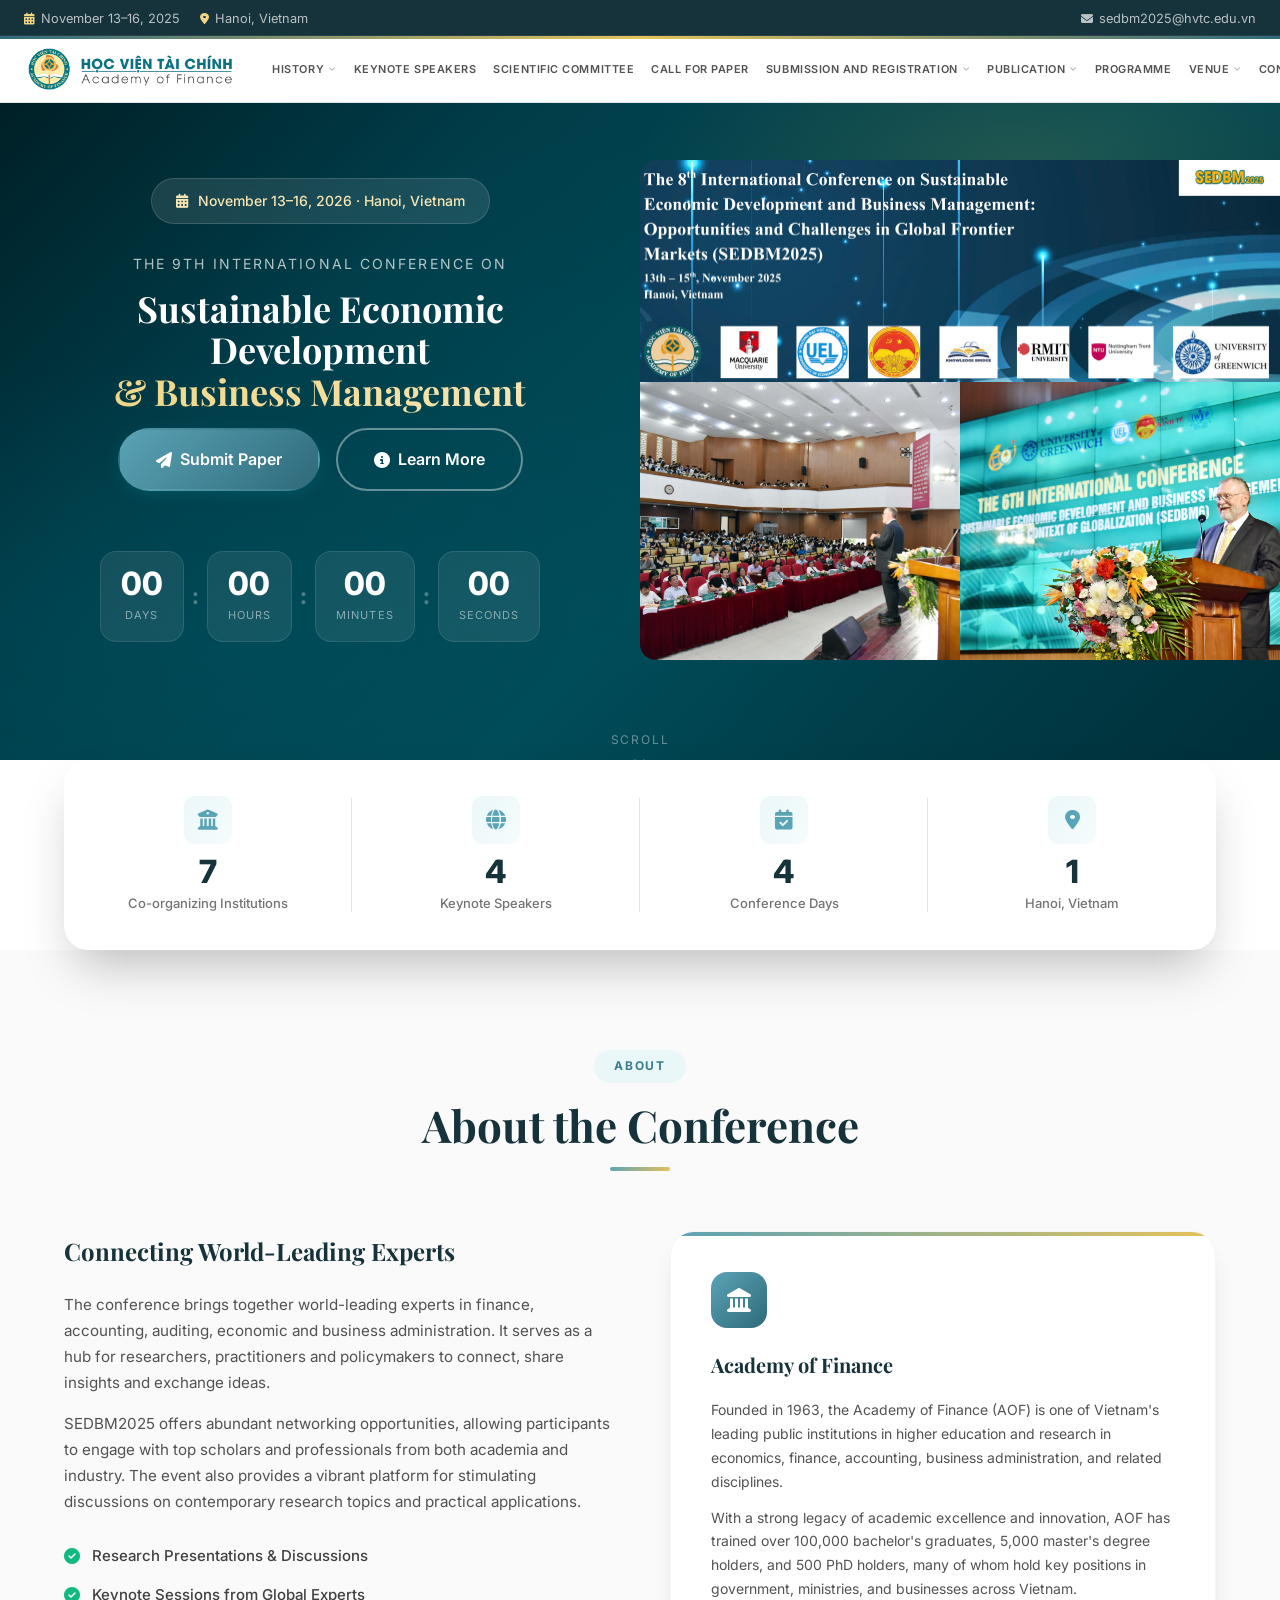
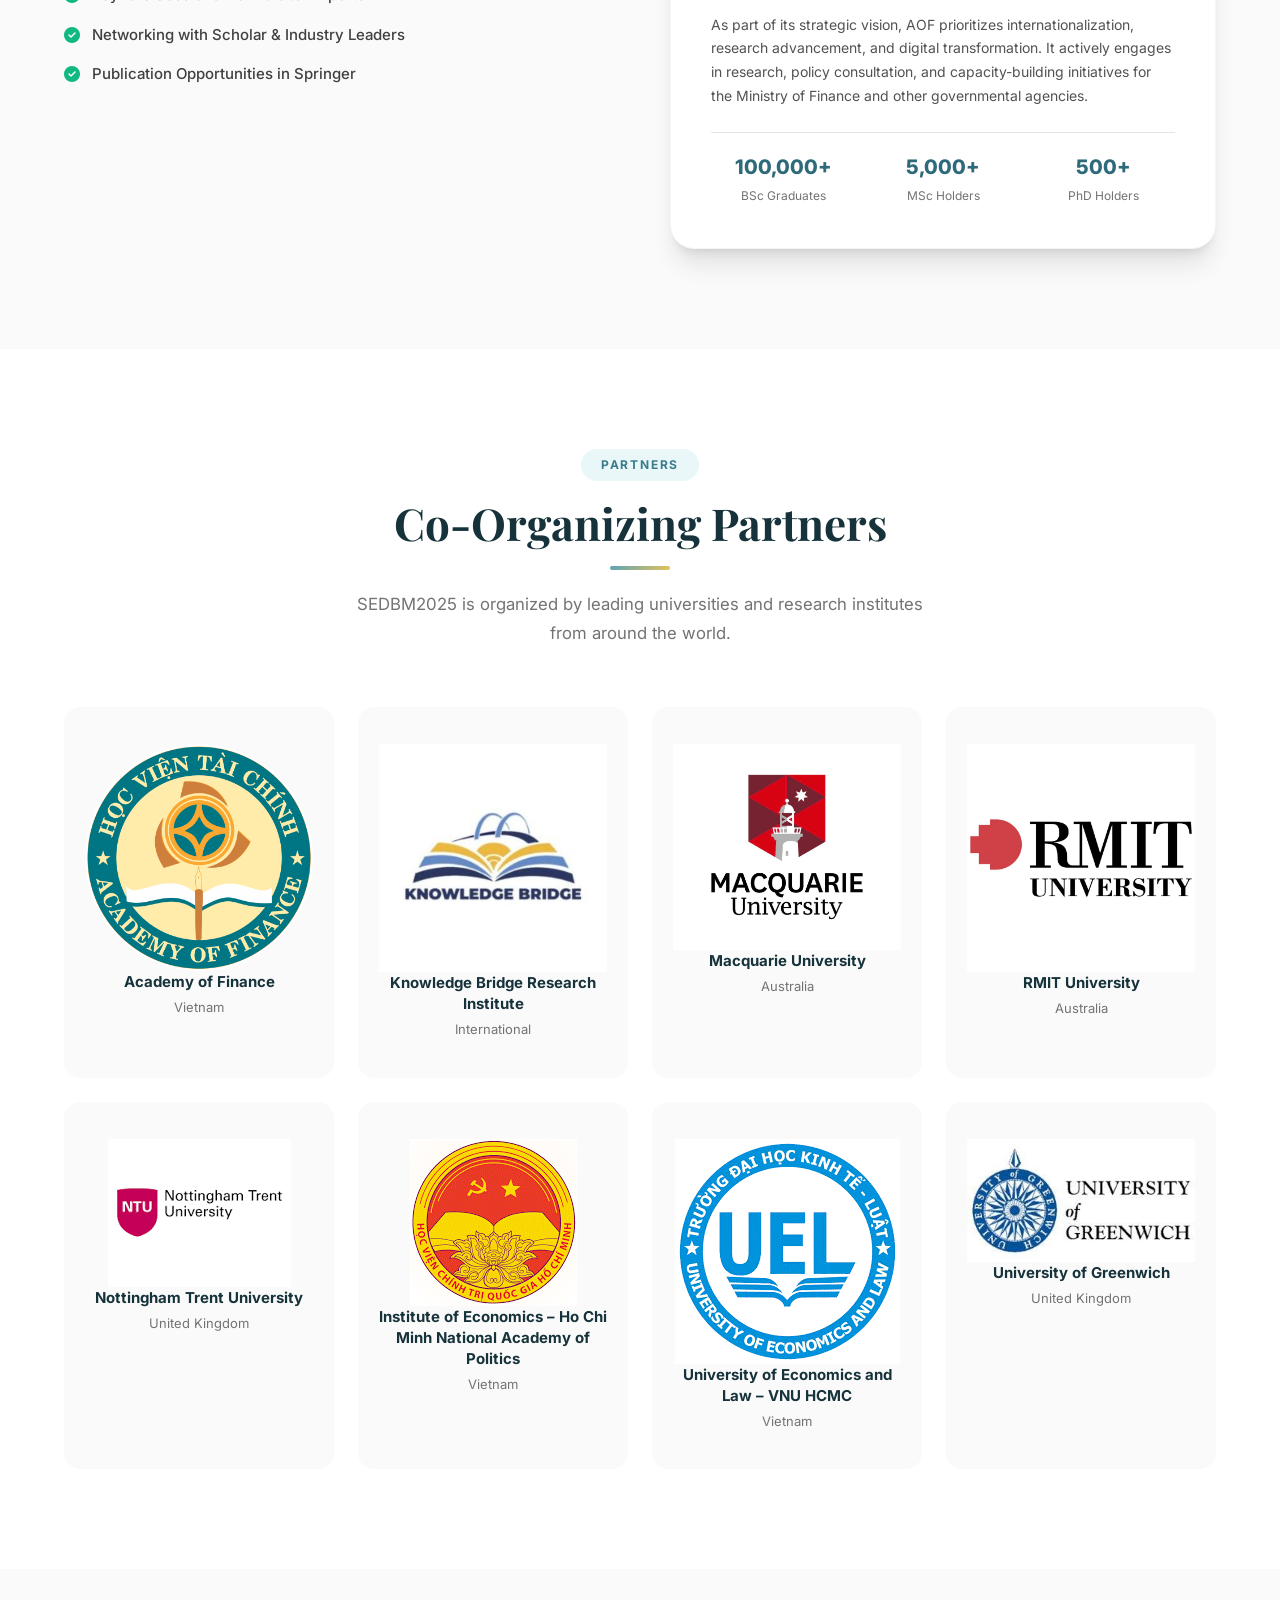
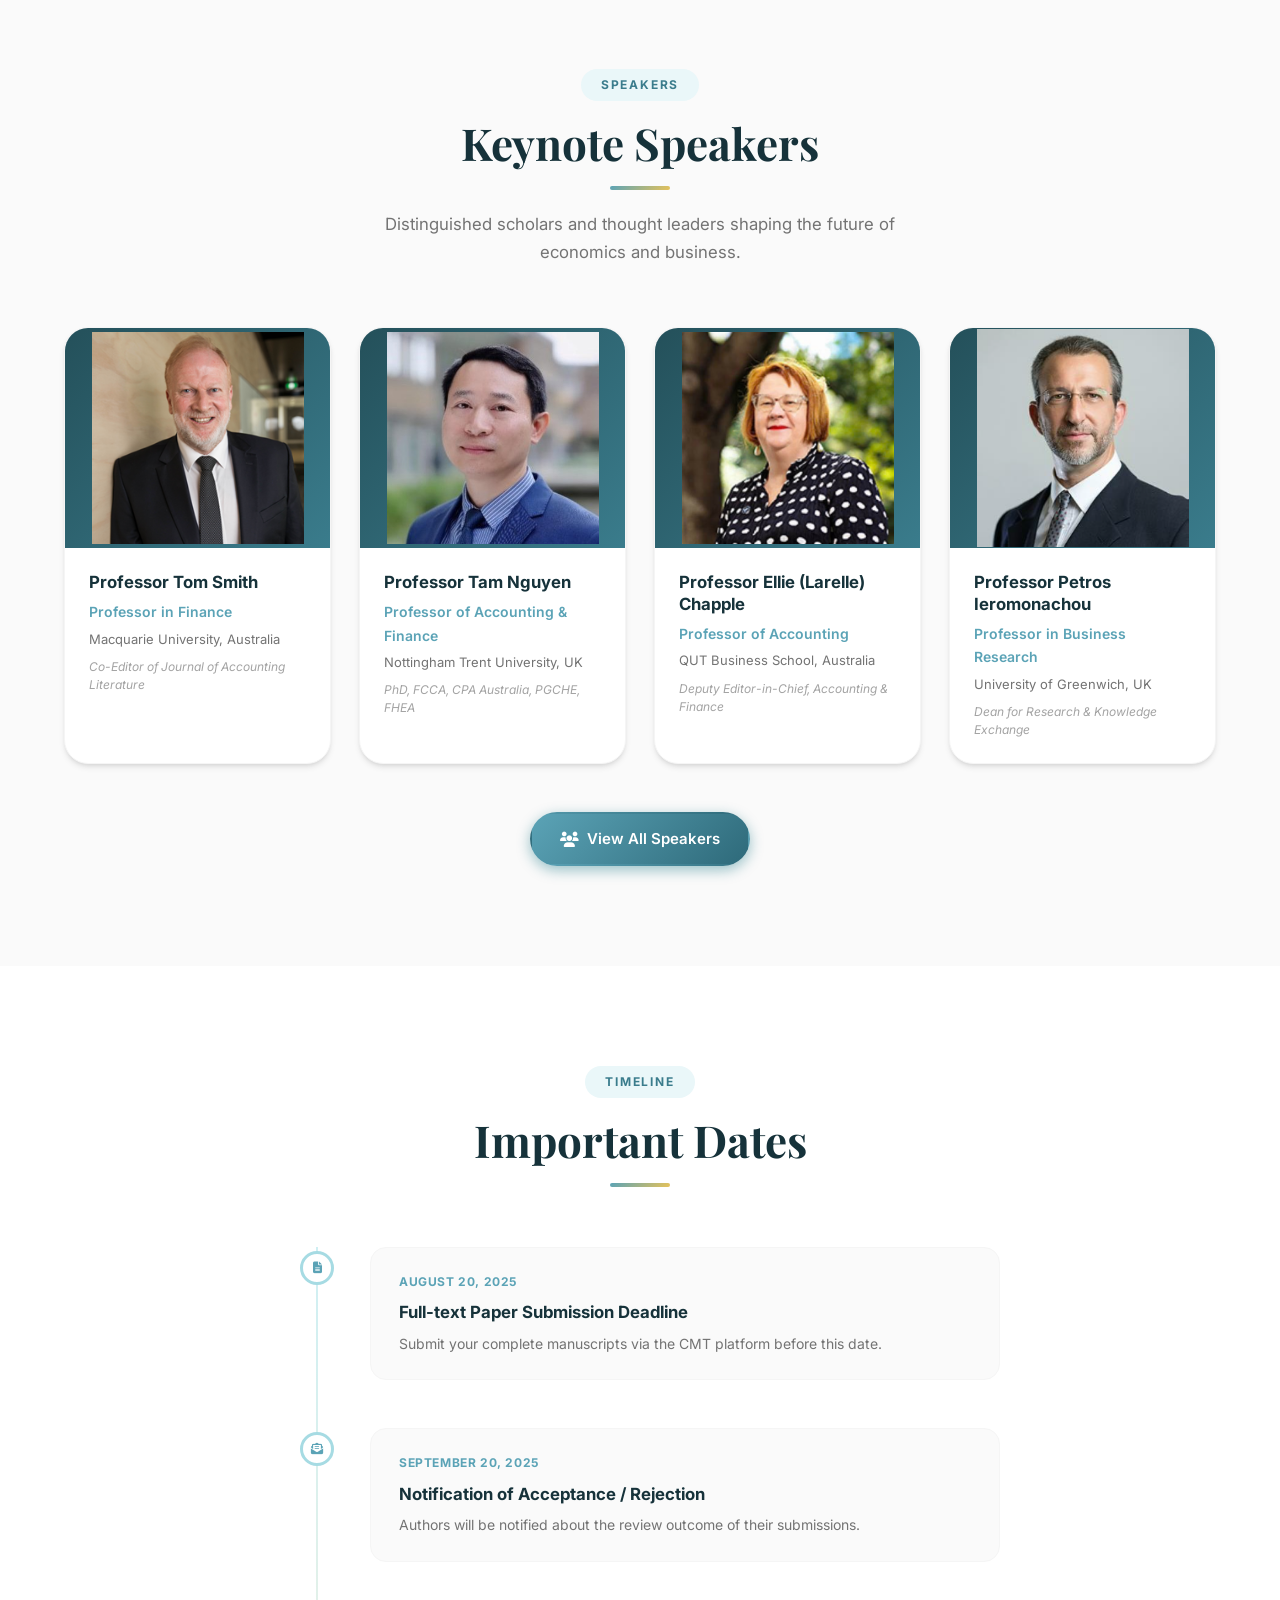
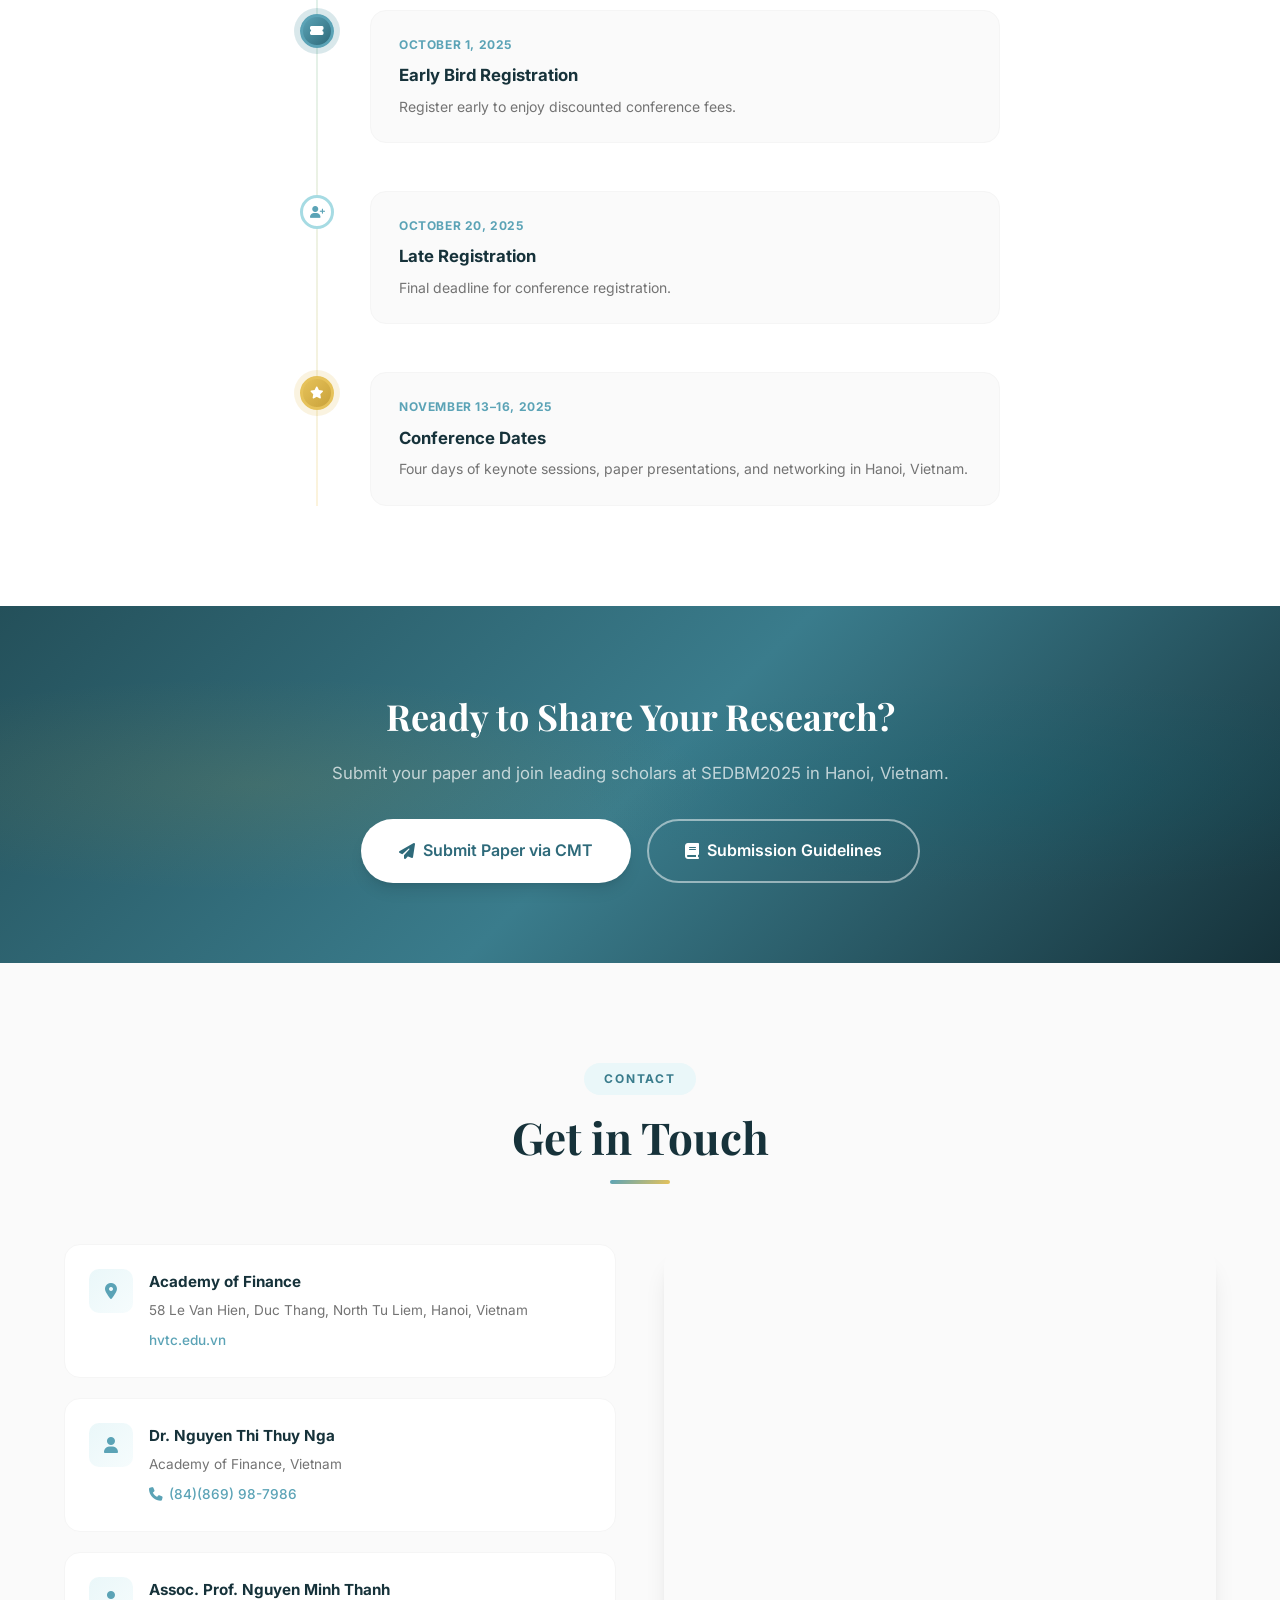
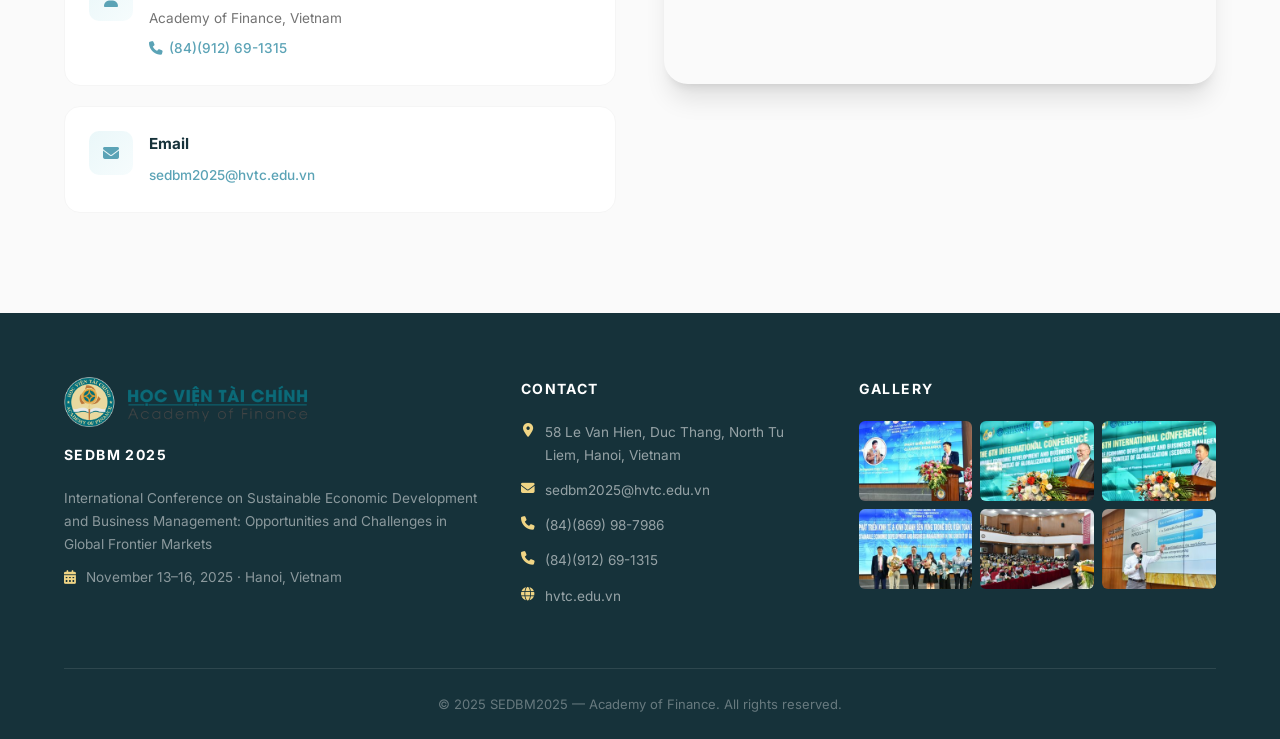
==== index.html @ 9f318f2e "add contact page" ====
<!DOCTYPE html>
<html lang="en">
<head>
    <meta charset="UTF-8">
    <meta name="viewport" content="width=device-width, initial-scale=1.0">
    <title>SEDBM 2025 — International Conference on Sustainable Economic Development and Business Management</title>
    <link rel="preconnect" href="https://fonts.googleapis.com">
    <link rel="preconnect" href="https://fonts.gstatic.com" crossorigin>
    <link href="https://fonts.googleapis.com/css2?family=Inter:wght@300;400;500;600;700;800;900&family=Playfair+Display:ital,wght@0,400;0,600;0,700;0,800;1,400&display=swap" rel="stylesheet">
    <link rel="stylesheet" href="https://cdnjs.cloudflare.com/ajax/libs/font-awesome/6.5.1/css/all.min.css">
    <link rel="stylesheet" href="css/styles.css">
    <style>
        /* Container that hosts dynamically fetched page content */
        #pageContent {
            display: block;
            width: 100%;
            min-height: 60vh;
            background: var(--neutral-50, #f7f7f8);
        }
        #pageContent.is-loading {
            opacity: 0.4;
            transition: opacity 0.15s ease;
        }
    </style>
</head>
<body>
    <!-- Top Bar -->
    <div class="top-bar" id="topBar">
        <div class="top-bar-container">
            <div class="top-bar-left">
                <span><i class="fas fa-calendar-alt"></i> November 13–16, 2025</span>
                <span><i class="fas fa-map-marker-alt"></i> Hanoi, Vietnam</span>
            </div>
            <div class="top-bar-right">
                <a href="mailto:sedbm2025@hvtc.edu.vn"><i class="fas fa-envelope"></i> sedbm2025@hvtc.edu.vn</a>
            </div>
        </div>
    </div>

    <!-- Navigation -->
    <nav class="navbar" id="navbar">
        <div class="nav-accent-bar"></div>
        <div class="nav-container">
            <!-- Logo -->
            <a href="#home.html" class="nav-logo" data-page="home.html">
                <img src="images/hvtc-logo.png" alt="SEDBM Logo" class="logo-img">
            </a>

            <!-- Hamburger (mobile) -->
            <button class="nav-toggle" id="navToggle" aria-label="Toggle navigation">
                <span></span>
                <span></span>
                <span></span>
            </button>

            <!-- Menu -->
            <ul class="nav-menu" id="navMenu">
                <!-- Close button (visible on mobile drawer) -->
                <button class="nav-close" id="navClose" aria-label="Close menu">
                    <i class="fas fa-times"></i>
                </button>
                <li class="nav-dropdown">
                    <a href="#history.html" class="nav-link" data-page="history.html">
                        History <i class="fas fa-chevron-down"></i>
                    </a>
                    <ul class="dropdown-menu">
                        <li><a href="#">SEDBM 2018</a></li>
                        <li><a href="#">SEDBM 2019</a></li>
                        <li><a href="#">SEDBM 2020</a></li>
                        <li><a href="#">SEDBM 2021</a></li>
                        <li><a href="#">SEDBM 2022</a></li>
                        <li><a href="#">SEDBM 2023</a></li>
                        <li><a href="#">SEDBM 2024</a></li>
                        <li><a href="#history.html" data-page="history.html">SEDBM 2025</a></li>
                    </ul>
                </li>

                <li><a href="#keynote-speakers.html" class="nav-link" data-page="keynote-speakers.html">Keynote Speakers</a></li>

                <li><a href="#scientific-committee.html" class="nav-link" data-page="scientific-committee.html">Scientific Committee</a></li>

                <li><a href="#call-for-paper.html" class="nav-link" data-page="call-for-paper.html">Call for paper</a></li>

                <li class="nav-dropdown">
                    <a href="#" class="nav-link">
                        Submission and Registration <i class="fas fa-chevron-down"></i>
                    </a>
                    <ul class="dropdown-menu">
                        <li><a href="#submission.html" data-page="submission.html">Submission guideline</a></li>
                        <li><a href="#registration.html" data-page="registration.html">Registration</a></li>
                        <li><a href="#submission.html" data-page="submission.html">Importance date</a></li>
                    </ul>
                </li>

                <li class="nav-dropdown">
                    <a href="#" class="nav-link">
                        Publication <i class="fas fa-chevron-down"></i>
                    </a>
                    <ul class="dropdown-menu">
                        <li><a href="#publication.html" data-page="publication.html">Journals</a></li>
                        <li><a href="#proceedings.html" data-page="proceedings.html">Proceedings</a></li>
                    </ul>
                </li>

                <li><a href="#programme.html" class="nav-link" data-page="programme.html">Programme</a></li>

                <li class="nav-dropdown">
                    <a href="#venue.html" class="nav-link" data-page="venue.html">
                        Venue <i class="fas fa-chevron-down"></i>
                    </a>
                    <ul class="dropdown-menu">
                        <li><a href="#venue.html" data-page="venue.html">Conference</a></li>
                        <li><a href="#venue.html" data-page="venue.html">Venue</a></li>
                        <li><a href="#venue.html" data-page="venue.html">Tourism</a></li>
                        <li><a href="#venue.html" data-page="venue.html">Visa</a></li>
                        <li><a href="#venue.html" data-page="venue.html">Procedure</a></li>
                        <li><a href="#venue.html" data-page="venue.html">Visit Hanoi</a></li>
                        <li><a href="#venue.html" data-page="venue.html">Travel and Accommodation</a></li>
                    </ul>
                </li>

                <li><a href="#contact.html" class="nav-link" data-page="contact.html">Contact us</a></li>
            </ul>
        </div>
    </nav>

    <!-- Dynamically loaded page content (fetched via SPA router) -->
    <main id="pageContent"></main>

    <!-- Footer -->
    <footer class="footer">
        <div class="container">
            <div class="footer-3col">
                <div class="footer-col-intro">
                    <img src="images/hvtc-logo.png" alt="SEDBM Logo" class="footer-logo-img">
                    <h4>SEDBM 2025</h4>
                    <p>International Conference on Sustainable Economic Development and Business Management: Opportunities and Challenges in Global Frontier Markets</p>
                    <p style="margin-top: 10px;"><i class="fas fa-calendar-alt" style="color:var(--accent-400); margin-right:6px;"></i> November 13–16, 2025 · Hanoi, Vietnam</p>
                </div>
                <div class="footer-col-address">
                    <h4>Contact</h4>
                    <div class="footer-contact-item">
                        <i class="fas fa-map-marker-alt"></i>
                        <span>58 Le Van Hien, Duc Thang, North Tu Liem, Hanoi, Vietnam</span>
                    </div>
                    <div class="footer-contact-item">
                        <i class="fas fa-envelope"></i>
                        <a href="mailto:sedbm2025@hvtc.edu.vn">sedbm2025@hvtc.edu.vn</a>
                    </div>
                    <div class="footer-contact-item">
                        <i class="fas fa-phone"></i>
                        <a href="tel:+84869987986">(84)(869) 98-7986</a>
                    </div>
                    <div class="footer-contact-item">
                        <i class="fas fa-phone"></i>
                        <a href="tel:+84912691315">(84)(912) 69-1315</a>
                    </div>
                    <div class="footer-contact-item">
                        <i class="fas fa-globe"></i>
                        <a href="https://hvtc.edu.vn/" target="_blank">hvtc.edu.vn</a>
                    </div>
                </div>
                <div class="footer-col-gallery">
                    <h4>Gallery</h4>
                    <div class="footer-gallery-grid">
                        <img src="images/gallery1.jpg" alt="Gallery 1">
                        <img src="images/gallery2.jpg" alt="Gallery 2">
                        <img src="images/gallery3.jpg" alt="Gallery 3">
                        <img src="images/gallery4.jpg" alt="Gallery 4">
                        <img src="images/gallery5.jpg" alt="Gallery 5">
                        <img src="images/gallery6.jpg" alt="Gallery 6">
                    </div>
                </div>
            </div>
            <div class="footer-bottom">
                <p>&copy; 2025 SEDBM2025 — Academy of Finance. All rights reserved.</p>
            </div>
        </div>
    </footer>

    <!-- Back to Top -->
    <a href="#top" class="back-to-top" id="backToTop">
        <i class="fas fa-arrow-up"></i>
    </a>

    <script src="js/main.js"></script>
    <script>
    /* ============================================
       SPA Router — fetches sub-pages and injects
       their <body> into #pageContent. No iframe.
       ============================================ */
    (function () {
        const DEFAULT_PAGE = 'home.html';
        const PAGES = {
            'home.html': 1,
            'history.html': 1,
            'scientific-committee.html': 1,
            'keynote-speakers.html': 1,
            'call-for-paper.html': 1,
            'submission.html': 1,
            'publication.html': 1,
            'proceedings.html': 1,
            'programme.html': 1,
            'venue.html': 1,
            'registration.html': 1,
            'contact.html': 1
        };
        const SHELL_SCRIPTS = /(?:^|\/)(?:main|embed-bridge)\.js(?:[?#]|$)/i;
        const HOSTED_STYLES = new Set();

        const container = document.getElementById('pageContent');
        let currentPage = '';
        let inflight = 0;

        // Track stylesheets already loaded by the shell
        document.querySelectorAll('link[rel="stylesheet"]').forEach(link => {
            const href = link.getAttribute('href');
            if (href) HOSTED_STYLES.add(href);
        });

        function parseHash() {
            const raw = (window.location.hash || '').replace(/^#/, '');
            if (!raw) return { page: DEFAULT_PAGE, anchor: '' };
            const bar = raw.indexOf('|');
            let page, anchor;
            if (bar >= 0) {
                page = raw.slice(0, bar);
                anchor = raw.slice(bar + 1);
            } else {
                page = raw;
                anchor = '';
            }
            if (!PAGES[page]) return { page: DEFAULT_PAGE, anchor: '' };
            return { page, anchor };
        }

        function buildHash(page, anchor) {
            return '#' + page + (anchor ? '|' + anchor : '');
        }

        function setActiveLink(page) {
            const links = document.querySelectorAll('.nav-menu a[data-page]');
            links.forEach(link => {
                link.classList.toggle('active', link.getAttribute('data-page') === page);
            });
        }

        function scrollToAnchor(anchor) {
            if (anchor) {
                const el = document.getElementById(anchor);
                if (el) {
                    const rect = el.getBoundingClientRect();
                    const navOffset = 120;
                    window.scrollTo({
                        top: rect.top + window.scrollY - navOffset,
                        behavior: 'smooth'
                    });
                    return;
                }
            }
            window.scrollTo({ top: 0, behavior: 'smooth' });
        }

        function ensureStylesheets(doc) {
            doc.head.querySelectorAll('link[rel="stylesheet"]').forEach(link => {
                const href = link.getAttribute('href');
                if (!href || HOSTED_STYLES.has(href)) return;
                const newLink = document.createElement('link');
                newLink.rel = 'stylesheet';
                newLink.href = href;
                document.head.appendChild(newLink);
                HOSTED_STYLES.add(href);
            });

            doc.head.querySelectorAll('style').forEach(style => {
                const tag = document.createElement('style');
                tag.setAttribute('data-page-style', '1');
                tag.textContent = style.textContent;
                document.head.appendChild(tag);
            });
        }

        function clearPageStyles() {
            document.querySelectorAll('style[data-page-style]').forEach(s => s.remove());
        }

        function executeScripts(root) {
            root.querySelectorAll('script').forEach(oldScript => {
                const src = oldScript.getAttribute('src');
                if (src && SHELL_SCRIPTS.test(src)) {
                    oldScript.remove();
                    return;
                }
                const newScript = document.createElement('script');
                for (const attr of oldScript.attributes) {
                    newScript.setAttribute(attr.name, attr.value);
                }
                if (!src) newScript.textContent = oldScript.textContent;
                oldScript.parentNode.replaceChild(newScript, oldScript);
            });
        }

        async function loadPage(page, anchor, replace) {
            if (!PAGES[page]) page = DEFAULT_PAGE;
            const hash = buildHash(page, anchor);

            if (replace) {
                history.replaceState(null, '', hash);
            } else if (window.location.hash !== hash) {
                history.pushState(null, '', hash);
            }
            setActiveLink(page);

            if (page === currentPage) {
                scrollToAnchor(anchor);
                return;
            }

            const ticket = ++inflight;
            container.classList.add('is-loading');

            try {
                const res = await fetch(page, { credentials: 'same-origin' });
                if (!res.ok) throw new Error('HTTP ' + res.status);
                const html = await res.text();
                if (ticket !== inflight) return; // a newer navigation superseded us

                const doc = new DOMParser().parseFromString(html, 'text/html');

                clearPageStyles();
                ensureStylesheets(doc);

                container.innerHTML = doc.body.innerHTML;
                executeScripts(container);

                if (doc.title) document.title = doc.title;

                currentPage = page;

                if (typeof window.SEDBM_PAGE_INIT === 'function') {
                    window.SEDBM_PAGE_INIT();
                }

                // Give layout/paint a frame, then scroll
                requestAnimationFrame(() => scrollToAnchor(anchor));
            } catch (err) {
                container.innerHTML =
                    '<div style="padding:80px 24px;text-align:center;color:var(--neutral-600);">' +
                    '<h2 style="font-family:var(--font-serif);color:var(--primary-900);">Page failed to load</h2>' +
                    '<p>' + String(err.message || err) + '</p></div>';
            } finally {
                if (ticket === inflight) container.classList.remove('is-loading');
            }
        }

        // ---- Intercept clicks on internal links ----
        document.addEventListener('click', (e) => {
            const a = e.target.closest && e.target.closest('a');
            if (!a) return;
            if (a.target === '_blank') return;
            if (e.defaultPrevented) return;
            if (e.metaKey || e.ctrlKey || e.shiftKey || e.button !== 0) return;

            let page = a.getAttribute('data-page');
            let anchor = a.getAttribute('data-anchor') || '';

            if (!page) {
                const href = a.getAttribute('href');
                if (!href) return;
                if (/^(https?:|mailto:|tel:|javascript:)/i.test(href)) return;

                // Hash-only links (in-page anchors) handled by smooth-scroll in main.js
                if (href.charAt(0) === '#') {
                    // But hash refs like #contact.html should route
                    const cleaned = href.replace(/^#/, '');
                    const bar = cleaned.indexOf('|');
                    const filePart = bar >= 0 ? cleaned.slice(0, bar) : cleaned;
                    if (PAGES[filePart]) {
                        e.preventDefault();
                        const anchorPart = bar >= 0 ? cleaned.slice(bar + 1) : '';
                        loadPage(filePart, anchorPart, false);
                    }
                    return;
                }

                const parts = href.split('#');
                const fileName = parts[0].split('/').pop();
                if (!PAGES[fileName]) return;
                page = fileName;
                anchor = parts[1] || '';
            }

            e.preventDefault();
            const navToggle = document.getElementById('navToggle');
            const navMenu = document.getElementById('navMenu');
            if (navToggle && navMenu) {
                navToggle.classList.remove('active');
                navMenu.classList.remove('active');
            }
            loadPage(page, anchor, false);
        });

        // Browser back/forward
        window.addEventListener('hashchange', () => {
            const r = parseHash();
            loadPage(r.page, r.anchor, true);
        });

        // Back-to-top: scroll, don't navigate
        const btt = document.getElementById('backToTop');
        if (btt) {
            btt.addEventListener('click', (e) => {
                e.preventDefault();
                window.scrollTo({ top: 0, behavior: 'smooth' });
            });
        }

        // Initial load
        const initial = parseHash();
        loadPage(initial.page, initial.anchor, true);
    })();
    </script>
</body>
</html>
---- css/styles.css ----
/* ============================================
   SEDBM2025 — Modern Conference Website
   Professional Design System
   ============================================ */

/* ---------- CSS Custom Properties ---------- */
:root {
    /* Primary Palette */

    --primary-900: #16323a;
    --primary-800: #24505a;
    --primary-700: #2e6a7a;
    --primary-600: #3a7c8c;
    --primary-500: #5ba3b6;
    --primary-400: #7dc2d1;
    --primary-300: #a6dbe3;
    --primary-200: #cfeff3;
    --primary-100: #eaf7f9;
    --primary-50: #f6fcfd;

    /* Accent / Gold */
    --accent-600: #c9a23a;
    --accent-500: #e6c25a;
    --accent-400: #f0d585;
    --accent-300: #f7e6b3;
    --accent-200: #fcf3dc;
    --accent-100: #fef9ec;

    /* Neutral */
    --neutral-950: #0a0a0b;
    --neutral-900: #171717;
    --neutral-800: #262626;
    --neutral-700: #404040;
    --neutral-600: #525252;
    --neutral-500: #737373;
    --neutral-400: #a3a3a3;
    --neutral-300: #d4d4d4;
    --neutral-200: #e5e5e5;
    --neutral-100: #f5f5f5;
    --neutral-50: #fafafa;
    --white: #ffffff;

    /* Semantic */
    --success: #10b981;
    --warning: #f59e0b;
    --error: #ef4444;

    /* Typography */
    --font-sans: 'Inter', -apple-system, BlinkMacSystemFont, 'Segoe UI', sans-serif;
    --font-serif: 'Playfair Display', Georgia, 'Times New Roman', serif;

    /* Spacing */
    --section-padding: 100px 0;
    --container-max: 1200px;

    /* Shadows */
    --shadow-sm: 0 1px 2px rgba(0, 0, 0, 0.05);
    --shadow-md: 0 4px 6px -1px rgba(0, 0, 0, 0.1), 0 2px 4px -2px rgba(0, 0, 0, 0.1);
    --shadow-lg: 0 10px 15px -3px rgba(0, 0, 0, 0.1), 0 4px 6px -4px rgba(0, 0, 0, 0.1);
    --shadow-xl: 0 20px 25px -5px rgba(0, 0, 0, 0.1), 0 8px 10px -6px rgba(0, 0, 0, 0.1);
    --shadow-2xl: 0 25px 50px -12px rgba(0, 0, 0, 0.25);
    --shadow-glow: 0 0 40px rgba(0, 104, 120, 0.15);

    /* Borders */
    --radius-sm: 6px;
    --radius-md: 10px;
    --radius-lg: 16px;
    --radius-xl: 24px;
    --radius-full: 9999px;

    /* Transitions */
    --transition-fast: 150ms cubic-bezier(0.4, 0, 0.2, 1);
    --transition-base: 300ms cubic-bezier(0.4, 0, 0.2, 1);
    --transition-slow: 500ms cubic-bezier(0.4, 0, 0.2, 1);
}

/* ---------- Reset & Base ---------- */
*,
*::before,
*::after {
    margin: 0;
    padding: 0;
    box-sizing: border-box;
}

html {
    scroll-behavior: smooth;
    scroll-padding-top: 100px;
    font-size: 16px;
}

body {
    font-family: var(--font-sans);
    color: var(--neutral-800);
    background: var(--white);
    line-height: 1.7;
    -webkit-font-smoothing: antialiased;
    -moz-osx-font-smoothing: grayscale;
    overflow-x: hidden;
}

img {
    max-width: 100%;
    height: auto;
    display: block;
}

a {
    text-decoration: none;
    color: var(--primary-500);
    transition: var(--transition-base);
}

a:hover {
    color: var(--primary-700);
}

ul {
    list-style: none;
}

.container {
    max-width: var(--container-max);
    margin: 0 auto;
    padding: 0 24px;
}

/* ---------- Buttons ---------- */
.btn {
    display: inline-flex;
    align-items: center;
    gap: 8px;
    padding: 12px 28px;
    border-radius: var(--radius-full);
    font-family: var(--font-sans);
    font-weight: 600;
    font-size: 0.938rem;
    cursor: pointer;
    transition: var(--transition-base);
    border: 2px solid transparent;
    text-align: center;
    white-space: nowrap;
}

.btn-primary {
    background: linear-gradient(135deg, var(--primary-500), var(--primary-700));
    color: var(--white);
    border-color: transparent;
    box-shadow: 0 4px 14px rgba(0, 104, 120, 0.4);
}

.btn-primary:hover {
    background: linear-gradient(135deg, var(--primary-400), var(--primary-600));
    color: var(--white);
    transform: translateY(-2px);
    box-shadow: 0 6px 20px rgba(0, 104, 120, 0.5);
}

.btn-outline {
    background: transparent;
    color: var(--white);
    border-color: rgba(255, 255, 255, 0.4);
}

.btn-outline:hover {
    background: rgba(255, 255, 255, 0.1);
    color: var(--white);
    border-color: var(--white);
}

.btn-white {
    background: var(--white);
    color: var(--primary-700);
    box-shadow: var(--shadow-lg);
}

.btn-white:hover {
    background: var(--primary-50);
    color: var(--primary-700);
    transform: translateY(-2px);
    box-shadow: var(--shadow-xl);
}

.btn-outline-white {
    background: transparent;
    color: var(--white);
    border-color: rgba(255, 255, 255, 0.5);
}

.btn-outline-white:hover {
    background: rgba(255, 255, 255, 0.1);
    color: var(--white);
    border-color: var(--white);
}

.btn-lg {
    padding: 16px 36px;
    font-size: 1rem;
}

.btn-sm {
    padding: 8px 20px;
    font-size: 0.813rem;
    background: var(--white);
    color: var(--primary-700);
    border-radius: var(--radius-full);
}

.btn-sm:hover {
    color: var(--primary-700);
    transform: scale(1.05);
}

/* ---------- Top Utility Bar ---------- */
.top-bar {
    background: var(--primary-900);
    color: rgba(255, 255, 255, 0.7);
    font-size: 0.8rem;
    padding: 8px 0;
    border-bottom: 1px solid rgba(255, 255, 255, 0.08);
    position: fixed;
    top: 0;
    left: 0;
    width: 100%;
    z-index: 1001;
    height: 36px;
    overflow: hidden;
    transition: height 0.3s ease, padding 0.3s ease;
}

body.nav-compact .top-bar {
    height: 0;
    padding: 0;
    border-bottom-width: 0;
}

.top-bar-container {
    max-width: 1400px;
    margin: 0 auto;
    padding: 0 24px;
    display: flex;
    align-items: center;
    justify-content: space-between;
}

.top-bar-left {
    display: flex;
    align-items: center;
    gap: 20px;
}

.top-bar-left span {
    display: inline-flex;
    align-items: center;
    gap: 6px;
}

.top-bar-left i {
    color: var(--accent-400);
    font-size: 0.75rem;
}

.top-bar-right a {
    color: rgba(255, 255, 255, 0.7);
    display: inline-flex;
    align-items: center;
    gap: 6px;
    transition: var(--transition-fast);
}

.top-bar-right a:hover {
    color: var(--accent-400);
}

.top-bar-right i {
    font-size: 0.75rem;
}

/* ---------- Navigation ---------- */
.navbar {
    position: fixed;
    top: 36px;
    left: 0;
    width: 100%;
    z-index: 1000;
    background: #ffffff;
    border-bottom: 1px solid var(--neutral-200);
    transition: top 0.3s ease, box-shadow 0.35s ease, border-color 0.35s ease;
}

/* Gold accent rule at very top of navbar */
.nav-accent-bar {
    position: absolute;
    top: 0;
    left: 0;
    width: 100%;
    height: 3px;
    background: linear-gradient(90deg, var(--primary-700) 0%, var(--accent-500) 50%, var(--primary-700) 100%);
    pointer-events: none;
}

body.nav-compact .navbar {
    top: 0;
}

.navbar.scrolled {
    box-shadow: 0 2px 24px rgba(22, 50, 58, 0.10);
    border-bottom-color: transparent;
}

/* ---------- Nav Container ---------- */
.nav-container {
    max-width: 1320px;
    margin: 0 auto;
    padding: 0 28px;
    display: flex;
    align-items: center;
    height: 66px;
    gap: 0;
}

/* ---------- Logo ---------- */
.nav-logo {
    display: flex;
    align-items: center;
    gap: 0;
    flex-shrink: 0;
    text-decoration: none;
    margin-right: 30px;
    padding: 0;
}

.nav-logo .logo-img {
    height: 42px;
    width: auto;
    flex-shrink: 0;
    display: block;
}

.nav-logo-divider {
    width: 1px;
    height: 34px;
    background: var(--neutral-200);
    margin: 0 14px;
    flex-shrink: 0;
}

.nav-logo-text {
    display: flex;
    flex-direction: column;
    gap: 1px;
    line-height: 1;
}

.nav-logo-name {
    font-family: var(--font-sans);
    font-weight: 800;
    font-size: 1rem;
    color: var(--primary-900);
    letter-spacing: -0.01em;
    line-height: 1.2;
}

.nav-logo-sub {
    font-family: var(--font-sans);
    font-size: 0.68rem;
    color: var(--neutral-400);
    font-weight: 400;
    letter-spacing: 0.04em;
    text-transform: uppercase;
}

/* ---------- Nav Menu ---------- */
.nav-menu {
    display: flex;
    align-items: center;
    gap: 1px;
    list-style: none;
    margin: 0;
    margin-left: auto;
    padding: 0;
}

/* ---------- Nav Links ---------- */
.nav-link {
    display: inline-flex;
    align-items: center;
    gap: 4px;
    color: var(--neutral-600);
    font-family: var(--font-sans);
    font-weight: 600;
    font-size: 0.68rem;
    letter-spacing: 0.05em;
    text-transform: uppercase;
    padding: 7px 8px;
    border-radius: var(--radius-sm);
    transition: color 0.2s ease, background 0.2s ease;
    position: relative;
    white-space: nowrap;
}

/* Underline indicator */
.nav-link::after {
    content: '';
    position: absolute;
    bottom: 2px;
    left: 13px;
    right: 13px;
    height: 2px;
    background: var(--accent-500);
    border-radius: 1px;
    transform: scaleX(0);
    transform-origin: center;
    transition: transform 0.22s cubic-bezier(0.34, 1.56, 0.64, 1);
}

.nav-link:hover {
    color: var(--primary-800);
    background: var(--primary-50);
}

.nav-link.active {
    color: var(--primary-800);
    background: var(--primary-50);
}

.nav-link:hover::after,
.nav-link.active::after {
    transform: scaleX(1);
}

/* ---------- Dropdown chevron ---------- */
.nav-dropdown > .nav-link .fa-chevron-down {
    font-size: 0.6em;
    opacity: 0.5;
    transition: transform 0.22s ease, opacity 0.2s ease;
    margin-left: 1px;
}

.nav-dropdown:hover > .nav-link .fa-chevron-down,
.nav-dropdown.open > .nav-link .fa-chevron-down {
    transform: rotate(180deg);
    opacity: 1;
}

/* ---------- Dropdown Panel ---------- */
.nav-dropdown {
    position: relative;
}

.dropdown-menu {
    position: absolute;
    top: calc(100% + 10px);
    left: 50%;
    transform: translateX(-50%) translateY(6px);
    min-width: 230px;
    background: var(--white);
    border-radius: var(--radius-md);
    box-shadow:
        0 4px 6px -1px rgba(0, 0, 0, 0.07),
        0 16px 40px -4px rgba(22, 50, 58, 0.16);
    padding: 8px 0;
    opacity: 0;
    visibility: hidden;
    transition: opacity 0.2s ease, transform 0.22s ease, visibility 0s 0.22s;
    z-index: 1100;
    border: 1px solid rgba(22, 50, 58, 0.08);
}

/* Dropdown caret arrow */
.dropdown-menu::before {
    content: '';
    position: absolute;
    top: -6px;
    left: 50%;
    transform: translateX(-50%);
    border-left: 7px solid transparent;
    border-right: 7px solid transparent;
    border-bottom: 7px solid rgba(22, 50, 58, 0.08);
}

.dropdown-menu::after {
    content: '';
    position: absolute;
    top: -5px;
    left: 50%;
    transform: translateX(-50%);
    border-left: 6px solid transparent;
    border-right: 6px solid transparent;
    border-bottom: 6px solid var(--white);
}

.nav-dropdown:hover > .dropdown-menu {
    opacity: 1;
    visibility: visible;
    transform: translateX(-50%) translateY(0);
    transition: opacity 0.2s ease, transform 0.22s ease, visibility 0s 0s;
}

/* Dropdown items */
.dropdown-menu li a {
    display: flex;
    align-items: center;
    gap: 10px;
    padding: 10px 18px;
    color: var(--neutral-700);
    font-family: var(--font-sans);
    font-size: 0.83rem;
    font-weight: 500;
    transition: color 0.15s ease, background 0.15s ease, padding-left 0.15s ease;
    white-space: nowrap;
    border-left: none;
}

.dropdown-menu li a i {
    width: 14px;
    text-align: center;
    font-size: 0.8rem;
    color: var(--neutral-400);
    transition: color 0.15s ease;
    flex-shrink: 0;
}

.dropdown-menu li a:hover {
    background: var(--primary-50);
    color: var(--primary-700);
    padding-left: 22px;
}

.dropdown-menu li a:hover i {
    color: var(--accent-500);
}

/* Divider between groups */
.dropdown-menu li + li.dropdown-divider {
    border-top: 1px solid var(--neutral-100);
    margin: 6px 0;
}

/* ---------- Drawer Close Button (mobile only) ---------- */
.nav-close {
    display: none; /* shown only in mobile via @media */
}

/* ---------- Submit Paper CTA ---------- */
.nav-cta-item {
    margin-left: 10px;
    flex-shrink: 0;
}

.nav-cta {
    display: inline-flex;
    align-items: center;
    gap: 7px;
    padding: 9px 20px;
    background: linear-gradient(135deg, var(--accent-600) 0%, var(--accent-500) 100%);
    color: var(--primary-900) !important;
    border-radius: var(--radius-full);
    font-family: var(--font-sans);
    font-weight: 700;
    font-size: 0.73rem;
    letter-spacing: 0.06em;
    text-transform: uppercase;
    box-shadow: 0 2px 12px rgba(201, 162, 58, 0.4);
    transition: transform 0.2s ease, box-shadow 0.2s ease, background 0.2s ease;
    white-space: nowrap;
    text-decoration: none;
}

.nav-cta i {
    font-size: 0.75em;
}

.nav-cta:hover {
    transform: translateY(-2px);
    box-shadow: 0 6px 20px rgba(201, 162, 58, 0.55);
    color: var(--primary-900) !important;
    background: linear-gradient(135deg, var(--accent-500) 0%, var(--accent-400) 100%);
}

/* No underline indicator on CTA */
.nav-cta-item a::after {
    display: none;
}

/* ---------- Hamburger Toggle ---------- */
.nav-toggle {
    display: none;
    flex-direction: column;
    justify-content: center;
    gap: 5px;
    background: none;
    border: none;
    cursor: pointer;
    z-index: 1001;
    padding: 6px;
    border-radius: var(--radius-sm);
    transition: background 0.2s ease;
}

.nav-toggle:hover {
    background: var(--primary-50);
}

.nav-toggle span {
    display: block;
    width: 22px;
    height: 2px;
    background: var(--neutral-700);
    border-radius: 2px;
    transition: transform 0.28s ease, opacity 0.2s ease, width 0.2s ease;
    transform-origin: center;
}

.nav-toggle.active span:nth-child(1) {
    transform: rotate(45deg) translate(5px, 5px);
}

.nav-toggle.active span:nth-child(2) {
    opacity: 0;
    width: 0;
}

.nav-toggle.active span:nth-child(3) {
    transform: rotate(-45deg) translate(5px, -5px);
}

/* Scrolled state — minimal changes (design stays the same) */
.navbar.scrolled .nav-link {
    color: var(--neutral-600);
}

.navbar.scrolled .nav-link:hover,
.navbar.scrolled .nav-link.active {
    color: var(--primary-800);
}

/* ---------- Hero Section ---------- */
.hero {
    position: relative;
    min-height: 800px;
    display: flex;
    align-items: center;
    justify-content: center;
    overflow: hidden;
    padding: 100px 0px 80px;
}

.hero-bg {
    position: absolute;
    inset: 0;
    background: linear-gradient(135deg, #001a20 0%, #003d49 30%, #004956 60%, #002e37 100%);
}

.hero-gradient {
    position: absolute;
    inset: 0;
    background:
        radial-gradient(ellipse 80% 60% at 20% 80%, rgba(0, 104, 120, 0.2) 0%, transparent 60%),
        radial-gradient(ellipse 60% 40% at 80% 20%, rgba(219, 172, 49, 0.15) 0%, transparent 50%),
        radial-gradient(ellipse 50% 50% at 50% 50%, rgba(0, 104, 120, 0.1) 0%, transparent 70%);
}

.hero-particles {
    position: absolute;
    inset: 0;
    overflow: hidden;
}

.hero-particles .particle {
    position: absolute;
    width: 4px;
    height: 4px;
    background: rgba(255, 255, 255, 0.15);
    border-radius: 50%;
    animation: float linear infinite;
}

@keyframes float {
    0% {
        transform: translateY(100vh) rotate(0deg);
        opacity: 0;
    }
    10% {
        opacity: 1;
    }
    90% {
        opacity: 1;
    }
    100% {
        transform: translateY(-100vh) rotate(720deg);
        opacity: 0;
    }
}

.hero-content {
    position: relative;
    z-index: 2;
    text-align: center;
    max-width: 900px;
}

.hero-badge {
    display: inline-flex;
    align-items: center;
    gap: 10px;
    background: rgba(255, 255, 255, 0.1);
    backdrop-filter: blur(10px);
    border: 1px solid rgba(255, 255, 255, 0.15);
    padding: 10px 24px;
    border-radius: var(--radius-full);
    color: var(--accent-300);
    font-size: 0.875rem;
    font-weight: 500;
    margin-bottom: 28px;
}

.hero-badge i {
    font-size: 0.875rem;
}

.hero-subtitle {
    color: rgba(255, 255, 255, 0.7);
    font-size: 14px;
    font-weight: 400;
    text-transform: uppercase;
    letter-spacing: 0.15em;
    margin-bottom: 12px;
}

.hero-title {
    font-family: var(--font-serif);
    font-size: 36px;
    font-weight: 700;
    color: var(--white);
    line-height: 1.15;
    margin-bottom: 16px;
}

.hero-title .highlight {
    background: linear-gradient(135deg, var(--accent-400), var(--accent-300));
    -webkit-background-clip: text;
    -webkit-text-fill-color: transparent;
    background-clip: text;
}

.hero-tagline {
    font-size: 16px;
    color: rgba(255, 255, 255, 0.8);
    font-weight: 500;
    margin-bottom: 20px;
    font-style: italic;
}

.hero-description {
    color: rgba(255, 255, 255, 0.6);
    font-size: 14px;
    max-width: 700px;
    margin: 0 auto 36px;
    line-height: 1.8;
}

.hero-actions {
    display: flex;
    align-items: center;
    justify-content: center;
    gap: 16px;
    margin-bottom: 48px;
    flex-wrap: wrap;
}

/* Countdown */
.countdown {
    display: flex;
    align-items: center;
    justify-content: center;
    gap: 8px;
    margin-top: 12px;
}

.countdown-item {
    background: rgba(255, 255, 255, 0.08);
    backdrop-filter: blur(10px);
    border: 1px solid rgba(255, 255, 255, 0.1);
    border-radius: var(--radius-lg);
    padding: 16px 20px;
    min-width: 80px;
    text-align: center;
}

.countdown-number {
    display: block;
    font-size: 2rem;
    font-weight: 800;
    color: var(--white);
    line-height: 1;
    font-variant-numeric: tabular-nums;
}

.countdown-label {
    display: block;
    font-size: 0.688rem;
    color: rgba(255, 255, 255, 0.5);
    text-transform: uppercase;
    letter-spacing: 0.1em;
    margin-top: 6px;
}

.countdown-separator {
    font-size: 1.5rem;
    color: rgba(255, 255, 255, 0.3);
    font-weight: 700;
}

/* Hero scroll indicator */
.hero-scroll {
    position: absolute;
    bottom: 32px;
    left: 50%;
    transform: translateX(-50%);
    z-index: 2;
}

.scroll-indicator {
    display: flex;
    flex-direction: column;
    align-items: center;
    gap: 6px;
    color: rgba(255, 255, 255, 0.4);
    font-size: 0.75rem;
    text-transform: uppercase;
    letter-spacing: 0.15em;
    animation: bounce 2s ease-in-out infinite;
}

.scroll-indicator:hover {
    color: rgba(255, 255, 255, 0.7);
}

@keyframes bounce {
    0%, 100% { transform: translateY(0); }
    50% { transform: translateY(8px); }
}

/* ---------- Stats Bar ---------- */
.stats-bar {
    background: var(--white);
    padding: 0;
    position: relative;
    z-index: 5;
    margin-top: -40px;
}

.stats-grid {
    display: grid;
    grid-template-columns: repeat(4, 1fr);
    gap: 0;
    background: var(--white);
    border-radius: var(--radius-xl);
    box-shadow: var(--shadow-2xl);
    overflow: hidden;
}

.stat-item {
    text-align: center;
    padding: 36px 24px;
    position: relative;
    transition: var(--transition-base);
}

.stat-item:not(:last-child)::after {
    content: '';
    position: absolute;
    right: 0;
    top: 20%;
    height: 60%;
    width: 1px;
    background: var(--neutral-200);
}

.stat-item:hover {
    background: var(--primary-50);
}

.stat-icon {
    width: 48px;
    height: 48px;
    background: linear-gradient(135deg, var(--primary-100), var(--primary-50));
    color: var(--primary-500);
    border-radius: var(--radius-md);
    display: flex;
    align-items: center;
    justify-content: center;
    font-size: 1.25rem;
    margin: 0 auto 12px;
}

.stat-number {
    font-size: 2rem;
    font-weight: 800;
    color: var(--primary-900);
    line-height: 1;
    margin-bottom: 4px;
}

.stat-label {
    font-size: 0.813rem;
    color: var(--neutral-500);
    font-weight: 500;
}

/* ---------- Section Shared ---------- */
.section {
    padding: var(--section-padding);
    position: relative;
}

.section-header {
    text-align: center;
    margin-bottom: 60px;
}

.section-tag {
    display: inline-block;
    background: var(--primary-100);
    color: var(--primary-600);
    font-size: 0.75rem;
    font-weight: 700;
    text-transform: uppercase;
    letter-spacing: 0.15em;
    padding: 6px 20px;
    border-radius: var(--radius-full);
    margin-bottom: 16px;
}

.section-title {
    font-family: var(--font-serif);
    font-size: clamp(1.75rem, 3.5vw, 2.75rem);
    font-weight: 700;
    color: var(--primary-900);
    margin-bottom: 16px;
    line-height: 1.2;
}

.section-divider {
    width: 60px;
    height: 4px;
    background: linear-gradient(135deg, var(--primary-500), var(--accent-500));
    border-radius: 2px;
    margin: 0 auto;
}

.section-desc {
    max-width: 600px;
    margin: 20px auto 0;
    color: var(--neutral-500);
    font-size: 1.05rem;
    line-height: 1.7;
}

.section-cta {
    text-align: center;
    margin-top: 48px;
}

/* ---------- About Section ---------- */
.about {
    background: var(--neutral-50);
}

.about-grid {
    display: grid;
    grid-template-columns: 1fr 1fr;
    gap: 60px;
    align-items: start;
}

.about-content h3 {
    font-family: var(--font-serif);
    font-size: 1.5rem;
    font-weight: 700;
    color: var(--primary-900);
    margin-bottom: 20px;
}

.about-content p {
    color: var(--neutral-600);
    margin-bottom: 16px;
    font-size: 0.95rem;
}

.about-features {
    margin-top: 28px;
    display: flex;
    flex-direction: column;
    gap: 14px;
}

.feature {
    display: flex;
    align-items: center;
    gap: 12px;
    color: var(--neutral-700);
    font-weight: 500;
    font-size: 0.938rem;
}

.feature i {
    color: var(--success);
    font-size: 1rem;
}

.about-card {
    position: relative;
}

.card-inner {
    background: var(--white);
    border-radius: var(--radius-xl);
    padding: 40px;
    box-shadow: var(--shadow-xl);
    border: 1px solid var(--neutral-100);
    position: relative;
    overflow: hidden;
}

.card-inner::before {
    content: '';
    position: absolute;
    top: 0;
    left: 0;
    right: 0;
    height: 4px;
    background: linear-gradient(90deg, var(--primary-500), var(--accent-500));
}

.card-icon {
    width: 56px;
    height: 56px;
    background: linear-gradient(135deg, var(--primary-500), var(--primary-700));
    color: var(--white);
    border-radius: var(--radius-lg);
    display: flex;
    align-items: center;
    justify-content: center;
    font-size: 1.5rem;
    margin-bottom: 20px;
}

.card-inner h4 {
    font-family: var(--font-serif);
    font-size: 1.25rem;
    font-weight: 700;
    color: var(--primary-900);
    margin-bottom: 16px;
}

.card-inner p {
    color: var(--neutral-600);
    font-size: 0.875rem;
    margin-bottom: 12px;
    line-height: 1.7;
}

.card-stats {
    display: grid;
    grid-template-columns: repeat(3, 1fr);
    gap: 16px;
    margin-top: 24px;
    padding-top: 24px;
    border-top: 1px solid var(--neutral-200);
}

.card-stat {
    text-align: center;
}

.card-stat strong {
    display: block;
    font-size: 1.25rem;
    font-weight: 800;
    color: var(--primary-700);
    line-height: 1;
    margin-bottom: 4px;
}

.card-stat span {
    font-size: 0.75rem;
    color: var(--neutral-500);
}

/* ---------- Partners Section ---------- */
.partners {
    background: var(--white);
}

.partners-grid {
    display: grid;
    grid-template-columns: repeat(4, 1fr);
    gap: 24px;
}

.partner-card {
    text-align: center;
    padding: 36px 20px;
    background: var(--neutral-50);
    border-radius: var(--radius-lg);
    border: 1px solid transparent;
    transition: var(--transition-base);
}

.partner-card:hover {
    background: var(--white);
    border-color: var(--primary-200);
    box-shadow: var(--shadow-lg);
    transform: translateY(-4px);
}

.partner-icon {
    width: 56px;
    height: 56px;
    background: linear-gradient(135deg, var(--primary-100), var(--primary-50));
    color: var(--primary-500);
    border-radius: var(--radius-md);
    display: flex;
    align-items: center;
    justify-content: center;
    font-size: 1.5rem;
    margin: 0 auto 16px;
    transition: var(--transition-base);
}

.partner-card:hover .partner-icon {
    background: linear-gradient(135deg, var(--primary-500), var(--primary-700));
    color: var(--white);
}

.partner-card h4 {
    font-size: 0.938rem;
    font-weight: 700;
    color: var(--primary-900);
    margin-bottom: 4px;
    line-height: 1.4;
}

.partner-card p {
    font-size: 0.813rem;
    color: var(--neutral-500);
}

/* ---------- Speakers Section ---------- */
.speakers {
    background: var(--neutral-50);
}

.speakers-grid {
    display: grid;
    grid-template-columns: repeat(4, 1fr);
    gap: 28px;
}

.speaker-card {
    background: var(--white);
    border-radius: var(--radius-xl);
    overflow: hidden;
    box-shadow: var(--shadow-md);
    border: 1px solid var(--neutral-100);
    transition: var(--transition-base);
}

.speaker-card:hover {
    transform: translateY(-8px);
    box-shadow: var(--shadow-2xl);
}

.speaker-image {
    position: relative;
    height: 220px;
    background: linear-gradient(135deg, var(--primary-800), var(--primary-600));
    display: flex;
    align-items: center;
    justify-content: center;
    overflow: hidden;
}

.partner-card img {
    margin: auto;
}

.speaker-avatar {
    width: 80%;
    background: rgba(255, 255, 255, 0.1);
    display: flex;
    align-items: center;
    justify-content: center;
    font-size: 2.5rem;
    color: rgba(255, 255, 255, 0.5);
    transition: var(--transition-base);
}

.speaker-card:hover .speaker-avatar {
    transform: scale(0.9);
    opacity: 0.5;
}

.speaker-overlay {
    position: absolute;
    inset: 0;
    background: rgba(12, 27, 58, 0.7);
    display: flex;
    align-items: center;
    justify-content: center;
    opacity: 0;
    transition: var(--transition-base);
}

.speaker-card:hover .speaker-overlay {
    opacity: 1;
}

.speaker-info {
    padding: 24px;
}

.speaker-info h4 {
    font-size: 1.05rem;
    font-weight: 700;
    color: var(--primary-900);
    margin-bottom: 6px;
    line-height: 1.3;
}

.speaker-role {
    font-size: 0.875rem;
    color: var(--primary-500);
    font-weight: 600;
    margin-bottom: 4px;
}

.speaker-affiliation {
    font-size: 0.813rem;
    color: var(--neutral-500);
    margin-bottom: 8px;
}

.speaker-extra {
    font-size: 0.75rem;
    color: var(--neutral-400);
    font-style: italic;
    line-height: 1.5;
}

/* ---------- Important Dates / Timeline ---------- */
.dates {
    background: var(--white);
}

.timeline {
    position: relative;
    max-width: 720px;
    margin: 0 auto;
}

.timeline::before {
    content: '';
    position: absolute;
    top: 0;
    left: 36px;
    width: 2px;
    height: 100%;
    background: linear-gradient(to bottom, var(--primary-200), var(--accent-200));
}

.timeline-item {
    position: relative;
    padding-left: 90px;
    padding-bottom: 48px;
}

.timeline-item:last-child {
    padding-bottom: 0;
}

.timeline-marker {
    position: absolute;
    left: 20px;
    top: 4px;
    width: 34px;
    height: 34px;
    background: var(--white);
    border: 3px solid var(--primary-300);
    border-radius: 50%;
    display: flex;
    align-items: center;
    justify-content: center;
    font-size: 0.75rem;
    color: var(--primary-500);
    z-index: 2;
    transition: var(--transition-base);
}

.timeline-marker.active,
.timeline-marker.highlight {
    background: linear-gradient(135deg, var(--primary-500), var(--primary-700));
    border-color: var(--primary-500);
    color: var(--white);
    box-shadow: 0 0 0 6px rgba(0, 104, 120, 0.15);
}

.timeline-marker.highlight {
    background: linear-gradient(135deg, var(--accent-500), var(--accent-600));
    border-color: var(--accent-500);
    box-shadow: 0 0 0 6px rgba(219, 172, 49, 0.15);
}

.timeline-content {
    background: var(--neutral-50);
    border-radius: var(--radius-lg);
    padding: 24px 28px;
    border: 1px solid var(--neutral-100);
    transition: var(--transition-base);
}

.timeline-item:hover .timeline-content {
    box-shadow: var(--shadow-lg);
    border-color: var(--primary-200);
}

.timeline-date {
    font-size: 0.75rem;
    font-weight: 700;
    color: var(--primary-500);
    text-transform: uppercase;
    letter-spacing: 0.05em;
    margin-bottom: 6px;
}

.timeline-content h4 {
    font-size: 1.05rem;
    font-weight: 700;
    color: var(--primary-900);
    margin-bottom: 6px;
}

.timeline-content p {
    font-size: 0.875rem;
    color: var(--neutral-500);
    line-height: 1.6;
}

/* ---------- CTA Section ---------- */
.cta-section {
    background: linear-gradient(135deg, var(--primary-800) 0%, var(--primary-600) 50%, var(--primary-900) 100%);
    padding: 80px 24px;
    position: relative;
    overflow: hidden;
}

.cta-section::before {
    content: '';
    position: absolute;
    inset: 0;
    background:
        radial-gradient(ellipse 60% 50% at 20% 50%, rgba(219, 172, 49, 0.1) 0%, transparent 60%),
        radial-gradient(ellipse 60% 50% at 80% 50%, rgba(0, 104, 120, 0.15) 0%, transparent 60%);
}

.cta-content {
    position: relative;
    text-align: center;
    max-width: 640px;
    margin: 0 auto;
}

.cta-content h2 {
    font-family: var(--font-serif);
    font-size: clamp(1.5rem, 3vw, 2.25rem);
    font-weight: 700;
    color: var(--white);
    margin-bottom: 12px;
}

.cta-content p {
    color: rgba(255, 255, 255, 0.7);
    font-size: 1.05rem;
    margin-bottom: 32px;
}

.cta-actions {
    display: flex;
    align-items: center;
    justify-content: center;
    gap: 16px;
    flex-wrap: wrap;
}

/* ---------- Contact Section ---------- */
.contact {
    background: var(--neutral-50);
}

.contact-grid {
    display: grid;
    grid-template-columns: 1fr 1fr;
    gap: 48px;
    align-items: start;
}

.contact-info {
    display: flex;
    flex-direction: column;
    gap: 20px;
}

.contact-card {
    display: flex;
    align-items: flex-start;
    gap: 16px;
    background: var(--white);
    padding: 24px;
    border-radius: var(--radius-lg);
    border: 1px solid var(--neutral-100);
    transition: var(--transition-base);
}

.contact-card:hover {
    box-shadow: var(--shadow-lg);
    border-color: var(--primary-200);
}

.contact-card-icon {
    width: 44px;
    height: 44px;
    min-width: 44px;
    background: linear-gradient(135deg, var(--primary-100), var(--primary-50));
    color: var(--primary-500);
    border-radius: var(--radius-md);
    display: flex;
    align-items: center;
    justify-content: center;
    font-size: 1rem;
}

.contact-card-content h4 {
    font-size: 0.95rem;
    font-weight: 700;
    color: var(--primary-900);
    margin-bottom: 4px;
}

.contact-card-content p {
    font-size: 0.85rem;
    color: var(--neutral-500);
    margin-bottom: 4px;
}

.contact-card-content a {
    font-size: 0.85rem;
    color: var(--primary-500);
    font-weight: 500;
    display: inline-flex;
    align-items: center;
    gap: 6px;
}

.contact-card-content a:hover {
    color: var(--primary-700);
}

.contact-map {
    height: 440px;
    border-radius: var(--radius-xl);
    overflow: hidden;
    box-shadow: var(--shadow-xl);
}

/* ---------- Footer ---------- */
.footer {
    background: var(--primary-900);
    color: rgba(255, 255, 255, 0.7);
    padding: 64px 0 0;
}

.footer-grid {
    display: grid;
    grid-template-columns: 1.5fr 1fr 1fr 1.5fr;
    gap: 40px;
    padding-bottom: 48px;
    border-bottom: 1px solid rgba(255, 255, 255, 0.1);
}

.footer-logo {
    display: flex;
    align-items: center;
    gap: 10px;
    margin-bottom: 16px;
}

.footer-logo .logo-text {
    color: var(--white);
    font-size: 1.125rem;
}

.footer-brand p {
    font-size: 0.85rem;
    line-height: 1.7;
    color: rgba(255, 255, 255, 0.5);
}

.footer-links h4,
.footer-acknowledgment h4 {
    font-size: 0.875rem;
    font-weight: 700;
    color: var(--white);
    text-transform: uppercase;
    letter-spacing: 0.1em;
    margin-bottom: 20px;
}

.footer-links ul {
    display: flex;
    flex-direction: column;
    gap: 10px;
}

.footer-links a {
    color: rgba(255, 255, 255, 0.5);
    font-size: 0.875rem;
    transition: var(--transition-base);
}

.footer-links a:hover {
    color: var(--white);
    padding-left: 4px;
}

.footer-acknowledgment p {
    font-size: 0.813rem;
    line-height: 1.7;
    color: rgba(255, 255, 255, 0.4);
}

.footer-acknowledgment a {
    color: var(--accent-400);
}

.footer-acknowledgment a:hover {
    color: var(--accent-300);
}

.footer-bottom {
    padding: 24px 0;
    text-align: center;
}

.footer-bottom p {
    font-size: 0.813rem;
    color: rgba(255, 255, 255, 0.35);
}

/* ---------- Back to Top ---------- */
.back-to-top {
    position: fixed;
    bottom: 32px;
    right: 32px;
    width: 48px;
    height: 48px;
    background: linear-gradient(135deg, var(--primary-500), var(--primary-700));
    color: var(--white);
    border-radius: 50%;
    display: flex;
    align-items: center;
    justify-content: center;
    font-size: 1rem;
    box-shadow: var(--shadow-lg);
    opacity: 0;
    visibility: hidden;
    transform: translateY(20px);
    transition: var(--transition-base);
    z-index: 999;
}

.back-to-top:hover {
    color: var(--white);
    transform: translateY(-2px);
    box-shadow: var(--shadow-xl);
}

.back-to-top.visible {
    opacity: 1;
    visibility: visible;
    transform: translateY(0);
}

/* ---------- AOS Animation Classes ---------- */
[data-aos] {
    opacity: 0;
    transition: transform 0.6s ease, opacity 0.6s ease;
}

[data-aos].aos-animate {
    opacity: 1;
}

[data-aos="fade-up"] {
    transform: translateY(30px);
}
[data-aos="fade-up"].aos-animate {
    transform: translateY(0);
}

[data-aos="fade-down"] {
    transform: translateY(-30px);
}
[data-aos="fade-down"].aos-animate {
    transform: translateY(0);
}

[data-aos="fade-right"] {
    transform: translateX(-30px);
}
[data-aos="fade-right"].aos-animate {
    transform: translateX(0);
}

[data-aos="fade-left"] {
    transform: translateX(30px);
}
[data-aos="fade-left"].aos-animate {
    transform: translateX(0);
}

[data-aos="zoom-in"] {
    transform: scale(0.95);
}
[data-aos="zoom-in"].aos-animate {
    transform: scale(1);
}

/* ---------- Responsive ---------- */
@media (max-width: 1024px) {
    .stats-grid {
        grid-template-columns: repeat(2, 1fr);
    }

    .stat-item:nth-child(2)::after {
        display: none;
    }

    .about-grid {
        grid-template-columns: 1fr;
        gap: 40px;
    }

    .partners-grid {
        grid-template-columns: repeat(2, 1fr);
    }

    .speakers-grid {
        grid-template-columns: repeat(2, 1fr);
    }

    .contact-grid {
        grid-template-columns: 1fr;
    }

    .footer-grid {
        grid-template-columns: 1fr 1fr;
        gap: 32px;
    }

    /* Nav collapses to hamburger at 1024px */
    .top-bar {
        display: none;
    }

    .navbar {
        top: 0;
    }

    .nav-toggle {
        display: flex;
        margin-left: auto;
    }

    /* Overlay behind the open drawer */
    .nav-menu::before {
        content: '';
        position: fixed;
        inset: 0;
        background: rgba(0, 0, 0, 0.45);
        opacity: 0;
        pointer-events: none;
        transition: opacity 0.3s ease;
        z-index: -1;
    }

    .nav-menu.active::before {
        opacity: 1;
        pointer-events: auto;
    }

    /* Close button inside drawer */
    .nav-close {
        display: flex;
        align-items: center;
        justify-content: center;
        position: absolute;
        top: 18px;
        right: 18px;
        width: 36px;
        height: 36px;
        background: #24505a;
        border: 1px solid rgba(255, 255, 255, 0.18);
        border-radius: 50%;
        color: #ffffff;
        font-size: 1rem;
        cursor: pointer;
        transition: background 0.2s ease, color 0.2s ease, transform 0.2s ease;
        z-index: 10;
        flex-shrink: 0;
    }

    .nav-close:hover {
        background: #2e6a7a;
        color: var(--white);
        transform: rotate(90deg);
    }

    /* Drawer panel */
    .nav-menu {
        position: fixed;
        top: 0;
        right: -110%;
        width: 300px;
        height: 100vh;
        background: var(--primary-900);
        flex-direction: column;
        align-items: flex-start;
        padding: 88px 0 32px;
        gap: 0;
        transition: right 0.32s cubic-bezier(0.4, 0, 0.2, 1);
        box-shadow: -12px 0 40px rgba(0, 0, 0, 0.3);
        overflow-y: auto;
        z-index: 1050;
        border-left: 1px solid rgba(255, 255, 255, 0.06);
    }

    .nav-menu.active {
        right: 0;
    }

    /* Drawer: gold accent bar at top */
    .nav-menu::after {
        content: '';
        position: absolute;
        top: 0;
        left: 0;
        width: 100%;
        height: 3px;
        background: linear-gradient(90deg, var(--primary-700) 0%, var(--accent-500) 50%, var(--primary-700) 100%);
    }

    /* Drawer nav items */
    .nav-menu > li {
        width: 100%;
    }

    .nav-link {
        color: rgba(255, 255, 255, 0.72);
        font-size: 0.82rem;
        width: 100%;
        padding: 13px 28px;
        text-transform: uppercase;
        letter-spacing: 0.06em;
        border-radius: 0;
        border-left: 3px solid transparent;
        transition: color 0.18s ease, background 0.18s ease, border-color 0.18s ease;
    }

    .nav-link:hover,
    .nav-link.active {
        color: var(--white);
        background: rgba(255, 255, 255, 0.06);
        border-left-color: var(--accent-500);
    }

    .nav-link::after {
        display: none;
    }

    /* Mobile dropdown */
    .nav-dropdown {
        width: 100%;
    }

    .nav-dropdown > .nav-link {
        width: 100%;
        justify-content: space-between;
        padding-right: 28px;
    }

    .dropdown-menu {
        position: static;
        background: rgba(0, 0, 0, 0.2);
        box-shadow: none;
        border-radius: 0;
        border: none;
        padding: 0;
        opacity: 1;
        visibility: visible;
        transform: none;
        max-height: 0;
        overflow: hidden;
        transition: max-height 0.3s ease;
    }

    .dropdown-menu::before,
    .dropdown-menu::after {
        display: none;
    }

    .nav-dropdown.open > .dropdown-menu {
        max-height: 400px;
    }

    .dropdown-menu li a {
        color: rgba(255, 255, 255, 0.55);
        padding: 11px 28px 11px 48px;
        font-size: 0.8rem;
        gap: 10px;
        transition: color 0.15s ease, background 0.15s ease, padding-left 0.15s ease;
    }

    .dropdown-menu li a i {
        color: rgba(255, 255, 255, 0.3);
    }

    .dropdown-menu li a:hover {
        background: rgba(255, 255, 255, 0.07);
        color: var(--white);
        padding-left: 52px;
    }

    .dropdown-menu li a:hover i {
        color: var(--accent-400);
    }

    /* Mobile CTA */
    .nav-cta-item {
        width: 100%;
        padding: 16px 28px 0;
        margin-left: 0;
    }

    .nav-cta {
        width: 100%;
        justify-content: center;
        padding: 12px 20px;
        font-size: 0.78rem;
    }
}

@media (max-width: 768px) {
    :root {
        --section-padding: 64px 0;
    }

    .hero {
        padding: 100px 24px 60px;
    }

    .hero-actions {
        flex-direction: column;
    }

    .countdown {
        flex-wrap: wrap;
    }

    .countdown-item {
        min-width: 64px;
        padding: 12px 14px;
    }

    .countdown-number {
        font-size: 1.5rem;
    }

    .stats-grid {
        grid-template-columns: repeat(2, 1fr);
        margin: 0 16px;
    }

    .stat-item::after {
        display: none;
    }

    .partners-grid {
        grid-template-columns: 1fr;
        gap: 16px;
    }

    .speakers-grid {
        grid-template-columns: 1fr;
    }

    .timeline::before {
        left: 18px;
    }

    .timeline-item {
        padding-left: 56px;
    }

    .timeline-marker {
        left: 2px;
        width: 30px;
        height: 30px;
    }

    .footer-grid {
        grid-template-columns: 1fr;
        gap: 32px;
    }

    .contact-map {
        height: 300px;
    }
}

@media (max-width: 480px) {
    .hero-title {
        font-size: 1.75rem;
    }

    .stats-grid {
        grid-template-columns: 1fr 1fr;
    }

    .card-stats {
        grid-template-columns: 1fr;
        gap: 12px;
    }
}

/* ---------- Submission Page Specific ---------- */
.page-header {
    background: linear-gradient(135deg, var(--primary-900), var(--primary-700));
    padding: 170px 24px 60px;
    text-align: center;
    position: relative;
    overflow: hidden;
}

.page-header::before {
    content: '';
    position: absolute;
    inset: 0;
    background:
        radial-gradient(ellipse 80% 60% at 30% 60%, rgba(0, 104, 120, 0.2) 0%, transparent 60%),
        radial-gradient(ellipse 60% 40% at 70% 30%, rgba(219, 172, 49, 0.1) 0%, transparent 50%);
}

.page-header h1 {
    font-family: var(--font-serif);
    font-size: clamp(1.75rem, 4vw, 2.75rem);
    font-weight: 700;
    color: var(--white);
    position: relative;
    margin-bottom: 8px;
}

.page-header p {
    color: rgba(255, 255, 255, 0.6);
    font-size: 1.05rem;
    position: relative;
}

/* ---------- Keynote Speakers Page ---------- */
.speaker-detail {
    background: var(--white);
    border-radius: var(--radius-xl);
    overflow: hidden;
    box-shadow: var(--shadow-lg);
    border: 1px solid var(--neutral-100);
    margin-bottom: 40px;
    display: grid;
    grid-template-columns: 280px 1fr;
    transition: var(--transition-base);
}

.speaker-detail:hover {
    box-shadow: var(--shadow-2xl);
}

.speaker-detail-image {
    background: linear-gradient(135deg, var(--primary-800), var(--primary-600));
    display: flex;
    align-items: center;
    justify-content: center;
    min-height: 280px;
}

.speaker-detail-avatar {
    width: 120px;
    height: 120px;
    background: rgba(255, 255, 255, 0.1);
    border: 3px solid rgba(255, 255, 255, 0.2);
    border-radius: 50%;
    display: flex;
    align-items: center;
    justify-content: center;
    font-size: 3rem;
    color: rgba(255, 255, 255, 0.5);
}

.speaker-detail-content {
    padding: 36px 40px;
}

.speaker-detail-content h3 {
    font-family: var(--font-serif);
    font-size: 1.5rem;
    font-weight: 700;
    color: var(--primary-900);
    margin-bottom: 4px;
}

.speaker-detail-content .speaker-role {
    font-size: 1rem;
    margin-bottom: 8px;
}

.speaker-detail-content .speaker-affiliation {
    font-size: 0.938rem;
    margin-bottom: 20px;
}

.speaker-detail-bio {
    color: var(--neutral-600);
    font-size: 0.938rem;
    line-height: 1.8;
}

.speaker-detail-bio p {
    margin-bottom: 12px;
}

/* ---------- Hero Grid (2-column: slider + content) ---------- */
.hero-grid {
    position: relative;
    z-index: 2;
    width: 100%;
    display: grid;
    grid-template-columns: 1fr 1fr;
    align-items: stretch;
    gap: 0;
    min-height: 500px;
}

.hero-slider {
    overflow: hidden;
    border-radius: var(--radius-lg) 0 0 var(--radius-lg);
    min-height: 400px;
}

.hero-gallery {
    display: flex;
    flex-direction: column;
    height: 100%;
}

.hero-gallery-top {
    overflow: hidden;
}

.hero-gallery-top img {
    width: fit-content;
    height: fit-content;
    object-fit: cover;
    display: block;
}

.hero-gallery-bottom {
    flex: 1;
    display: grid;
    grid-template-columns: 1fr 1fr;
}

.hero-gallery-bottom img {
    width: 100%;
    height: 100%;
    object-fit: cover;
    display: block;
}

.hero-grid .hero-content {
    max-width: none;
    padding: 0px 36px;
    display: flex;
    flex-direction: column;
    justify-content: center;
    align-items: center;
    text-align: center;
}

/* ---------- Footer 3-column ---------- */
.footer-3col {
    display: grid;
    grid-template-columns: 1.4fr 1fr 1.2fr;
    gap: 40px;
    padding-bottom: 48px;
    border-bottom: 1px solid rgba(255, 255, 255, 0.1);
}

.footer-3col h4 {
    font-size: 0.875rem;
    font-weight: 700;
    color: var(--white);
    text-transform: uppercase;
    letter-spacing: 0.1em;
    margin-bottom: 20px;
}

.footer-3col p {
    font-size: 0.85rem;
    line-height: 1.7;
    color: rgba(255, 255, 255, 0.5);
    margin-bottom: 0;
}

.footer-logo-img {
    height: 50px;
    margin-bottom: 16px;
    opacity: 0.9;
}

.footer-contact-item {
    display: flex;
    align-items: flex-start;
    gap: 10px;
    margin-bottom: 12px;
    font-size: 0.85rem;
    color: rgba(255, 255, 255, 0.55);
}

.footer-contact-item i {
    color: var(--accent-400);
    margin-top: 3px;
    flex-shrink: 0;
    width: 14px;
    text-align: center;
}

.footer-contact-item a {
    color: rgba(255, 255, 255, 0.55);
    transition: var(--transition-base);
}

.footer-contact-item a:hover {
    color: var(--white);
}

.footer-gallery-grid {
    display: grid;
    grid-template-columns: repeat(3, 1fr);
    gap: 8px;
}

.footer-gallery-grid img {
    width: 100%;
    height: 80px;
    object-fit: cover;
    border-radius: var(--radius-sm);
    transition: var(--transition-base);
    background: rgba(255,255,255,0.05);
}

.footer-gallery-grid img:hover {
    opacity: 0.8;
    transform: scale(1.03);
}

@media (max-width: 1024px) {
    .hero-grid {
        grid-template-columns: 1fr;
        min-height: auto;
    }
    .hero-slider {
        min-height: 320px;
        border-radius: var(--radius-lg) var(--radius-lg) 0 0;
    }
    .footer-3col {
        grid-template-columns: 1fr 1fr;
        gap: 32px;
    }
}

@media (max-width: 768px) {
    .hero-grid {
        grid-template-columns: 1fr;
    }
    .hero-slider {
        min-height: 260px;
    }
    .footer-3col {
        grid-template-columns: 1fr;
        gap: 32px;
    }
}

/* Submission page content */
.page-content {
    padding: 80px 0;
}

.content-card {
    background: var(--white);
    border-radius: var(--radius-xl);
    padding: 48px;
    box-shadow: var(--shadow-lg);
    border: 1px solid var(--neutral-100);
    max-width: 800px;
    margin: 0 auto;
}

.content-card h3 {
    font-family: var(--font-serif);
    font-size: 1.375rem;
    font-weight: 700;
    color: var(--primary-900);
    margin-bottom: 20px;
}

.content-card p {
    color: var(--neutral-600);
    font-size: 0.95rem;
    line-height: 1.8;
    margin-bottom: 16px;
}

.content-card a {
    font-weight: 600;
}

.content-card .highlight-box {
    background: var(--primary-50);
    border-left: 4px solid var(--primary-500);
    padding: 20px 24px;
    border-radius: 0 var(--radius-md) var(--radius-md) 0;
    margin: 24px 0;
}

.content-card .highlight-box p {
    margin-bottom: 0;
    color: var(--primary-800);
}

.committee-list {
    list-style: none;
    padding: 0;
}

.committee-list li {
    padding: 12px 0;
    border-bottom: 1px solid var(--neutral-100);
    color: var(--neutral-700);
    font-size: 0.95rem;
    line-height: 1.6;
}

.committee-list li:last-child {
    border-bottom: none;
}

.content-card + .content-card {
    margin-top: 32px;
}

@media (max-width: 768px) {
    .speaker-detail {
        grid-template-columns: 1fr;
    }

    .speaker-detail-image {
        min-height: 200px;
    }

    .speaker-detail-content {
        padding: 24px;
    }

    .content-card {
        padding: 28px;
    }

    .page-header {
        padding: 120px 24px 40px;
    }
}
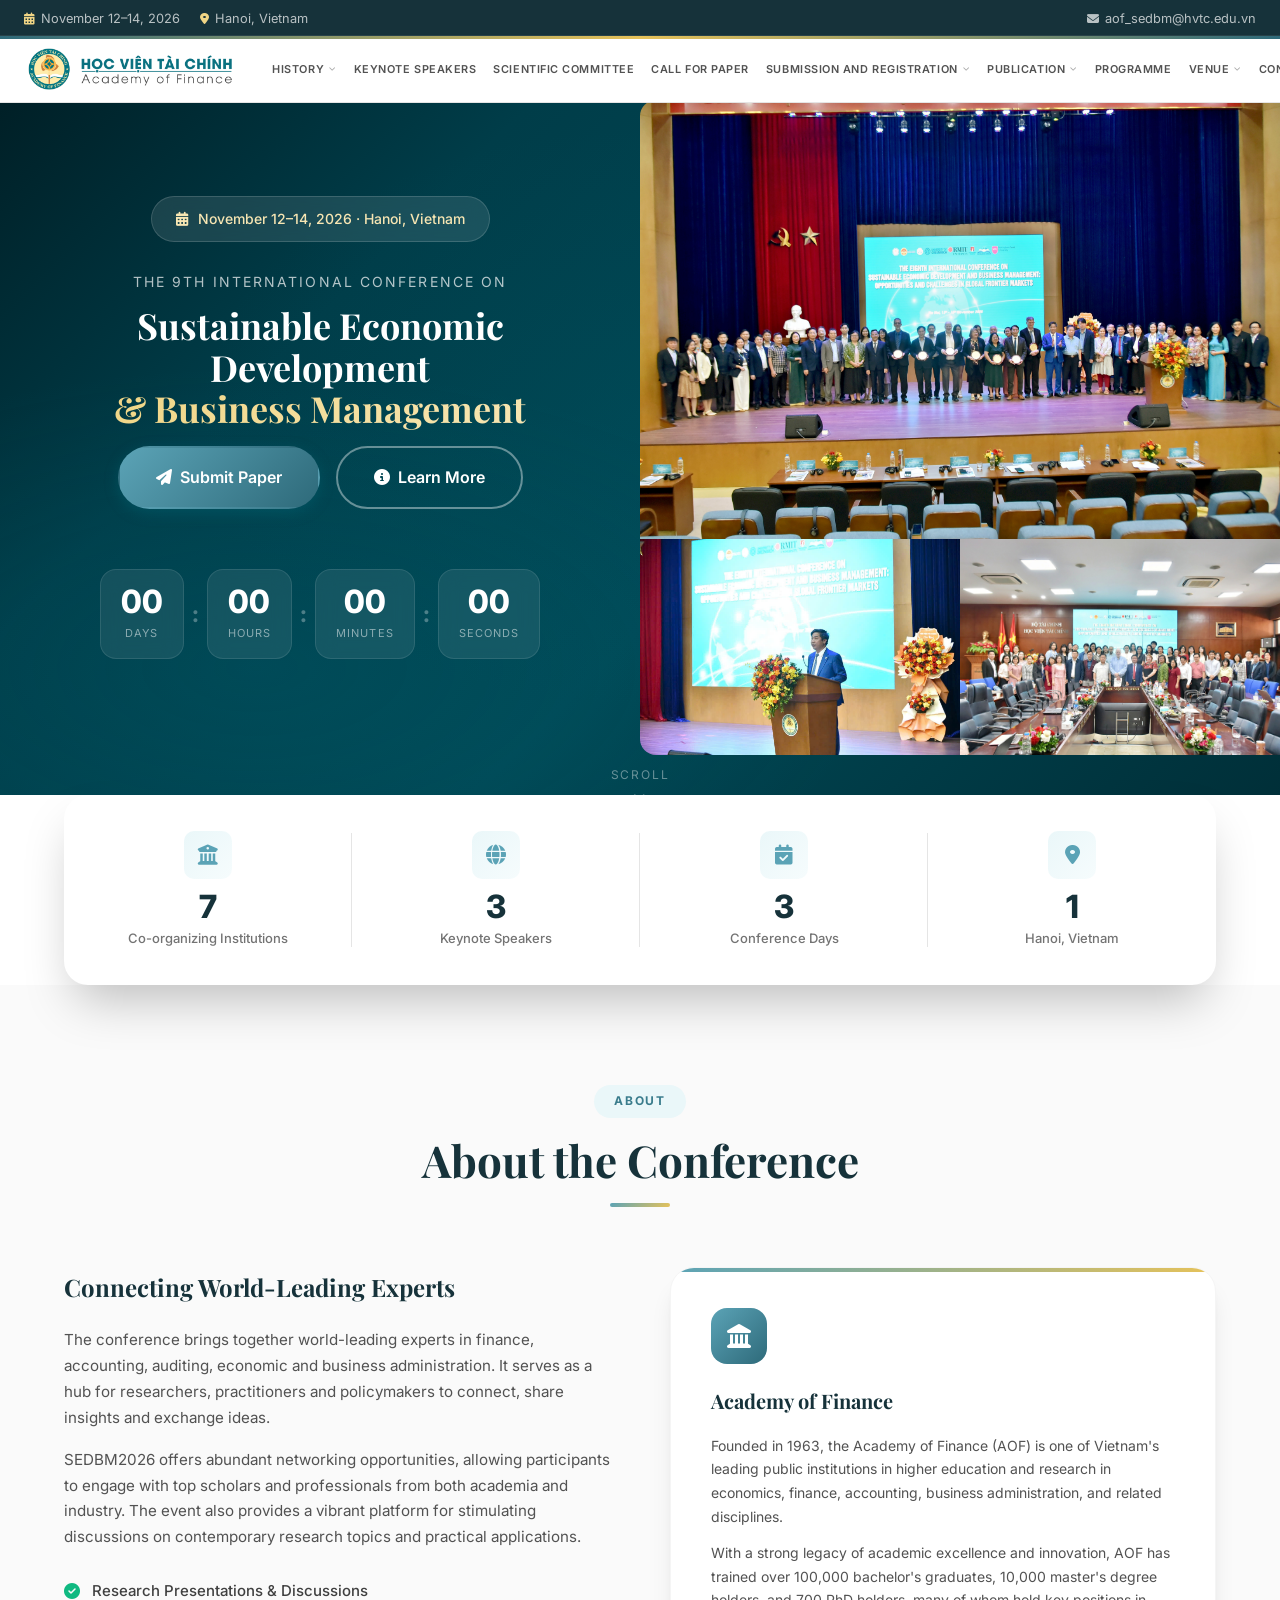
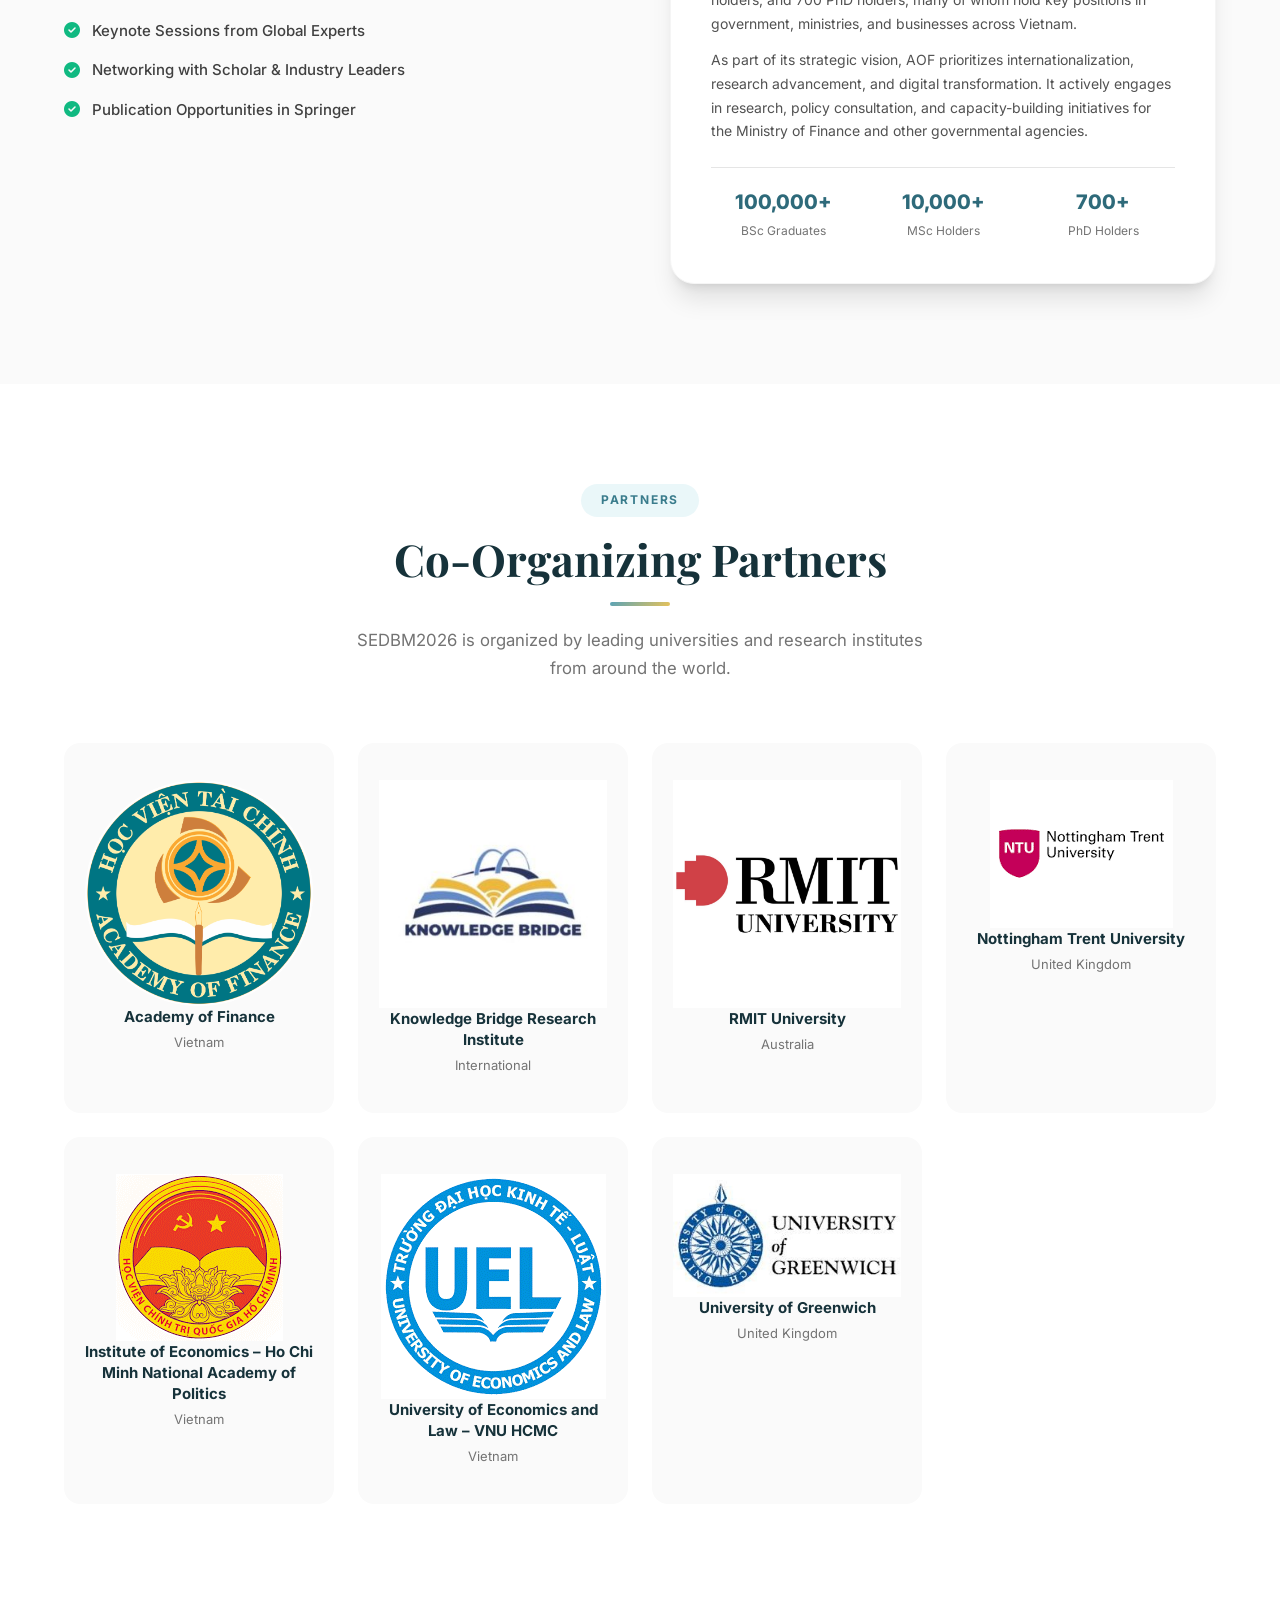
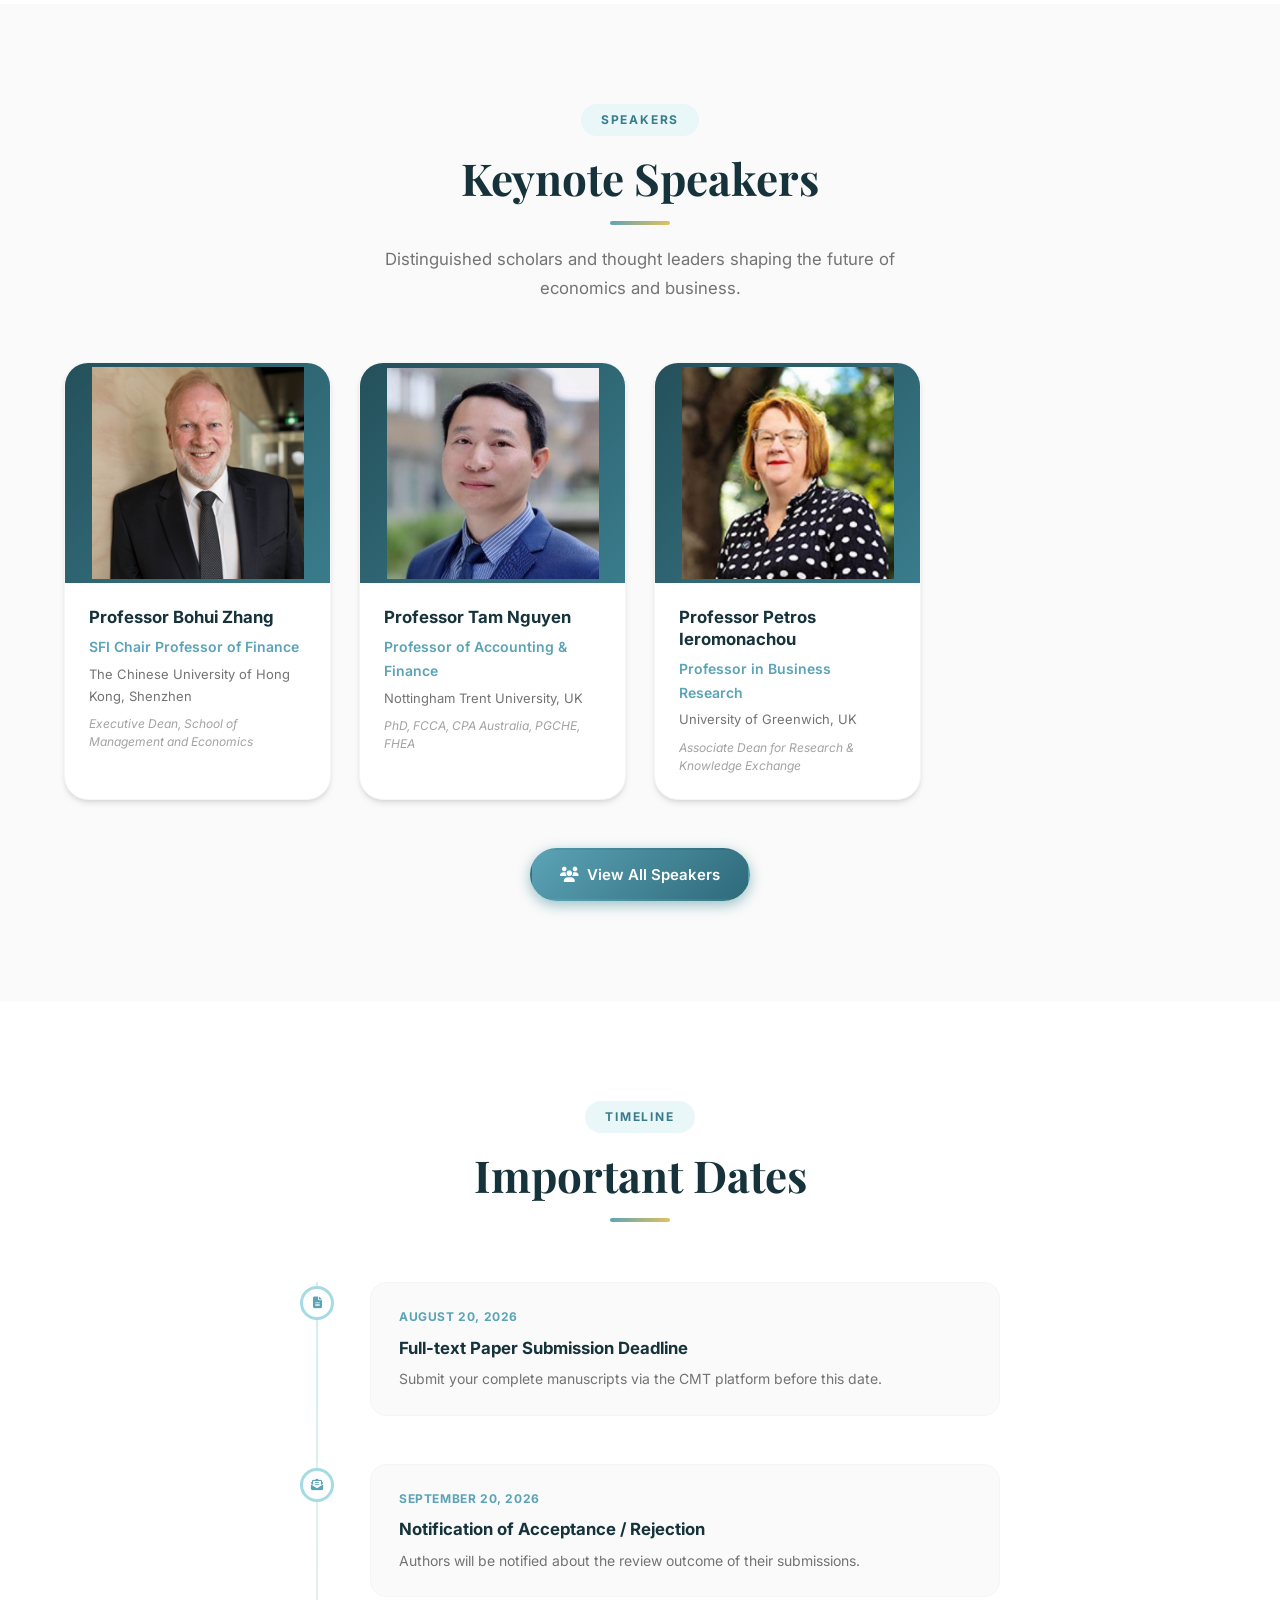
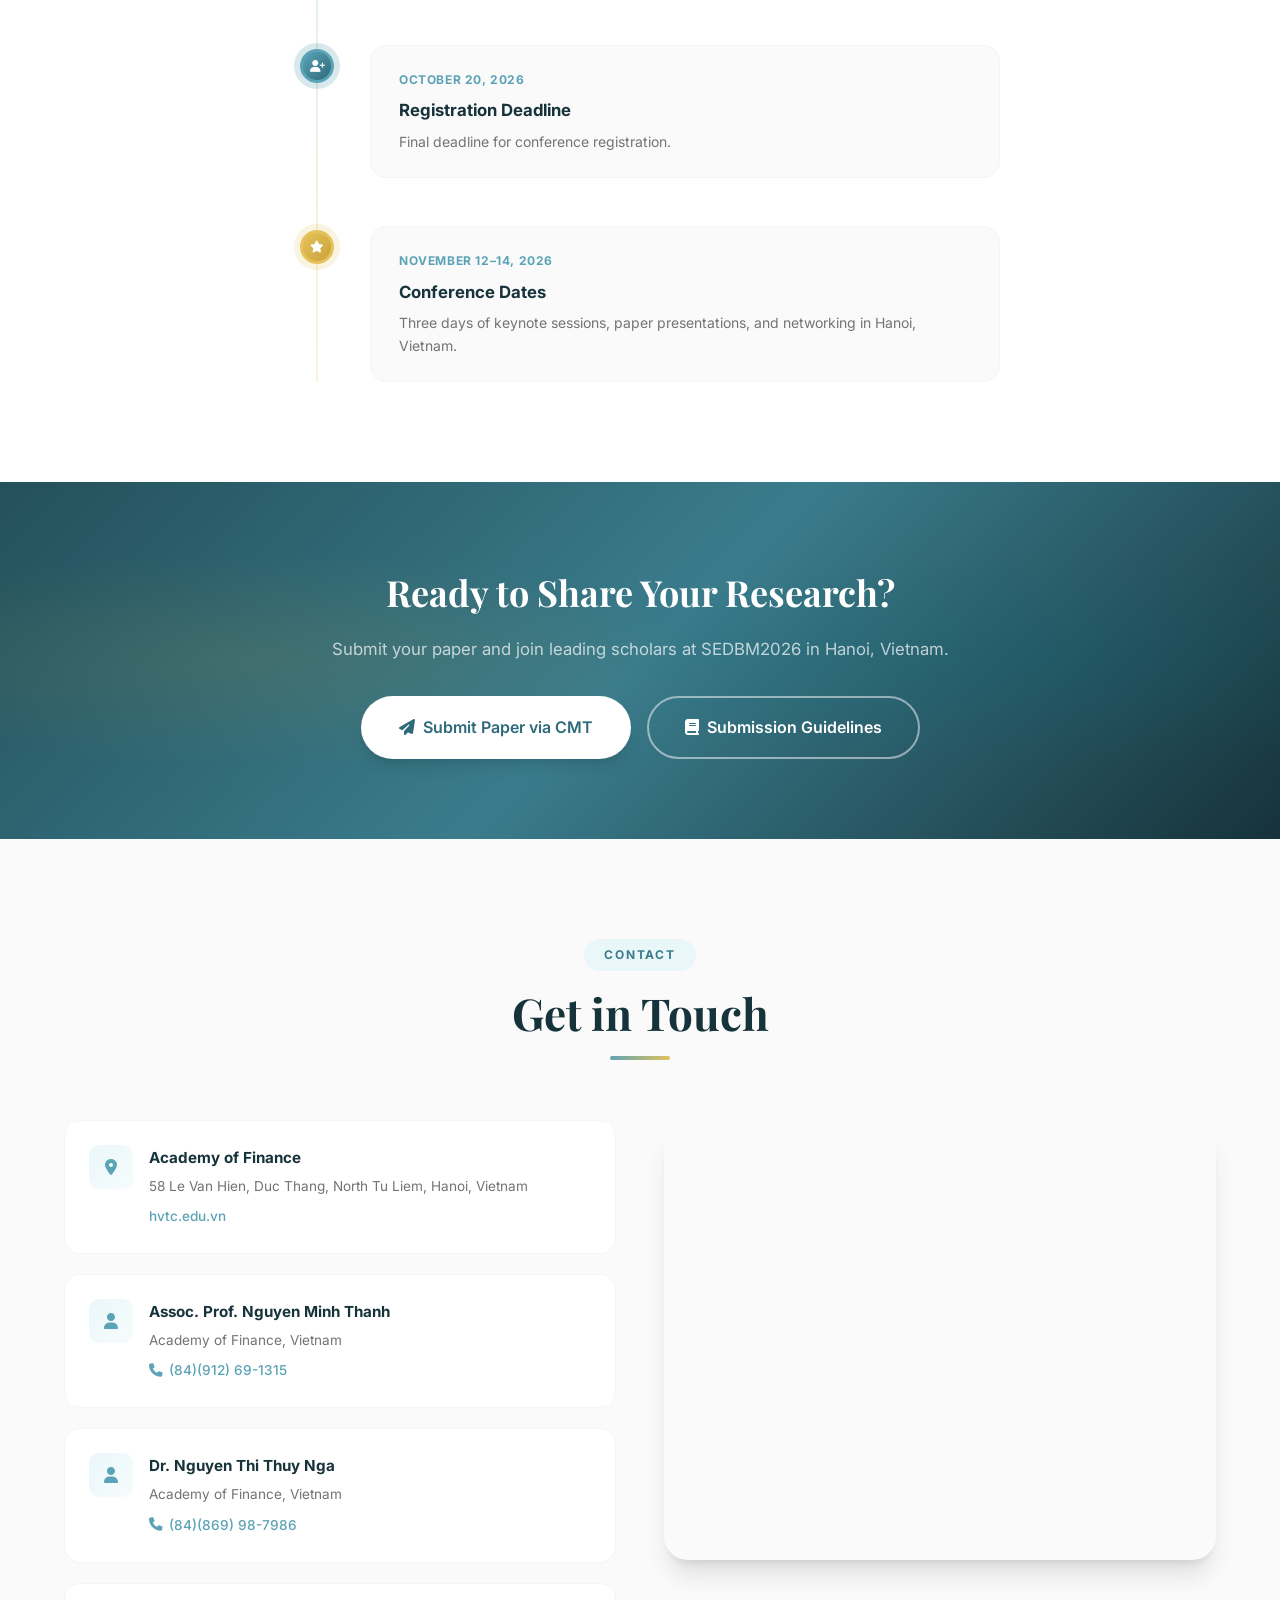
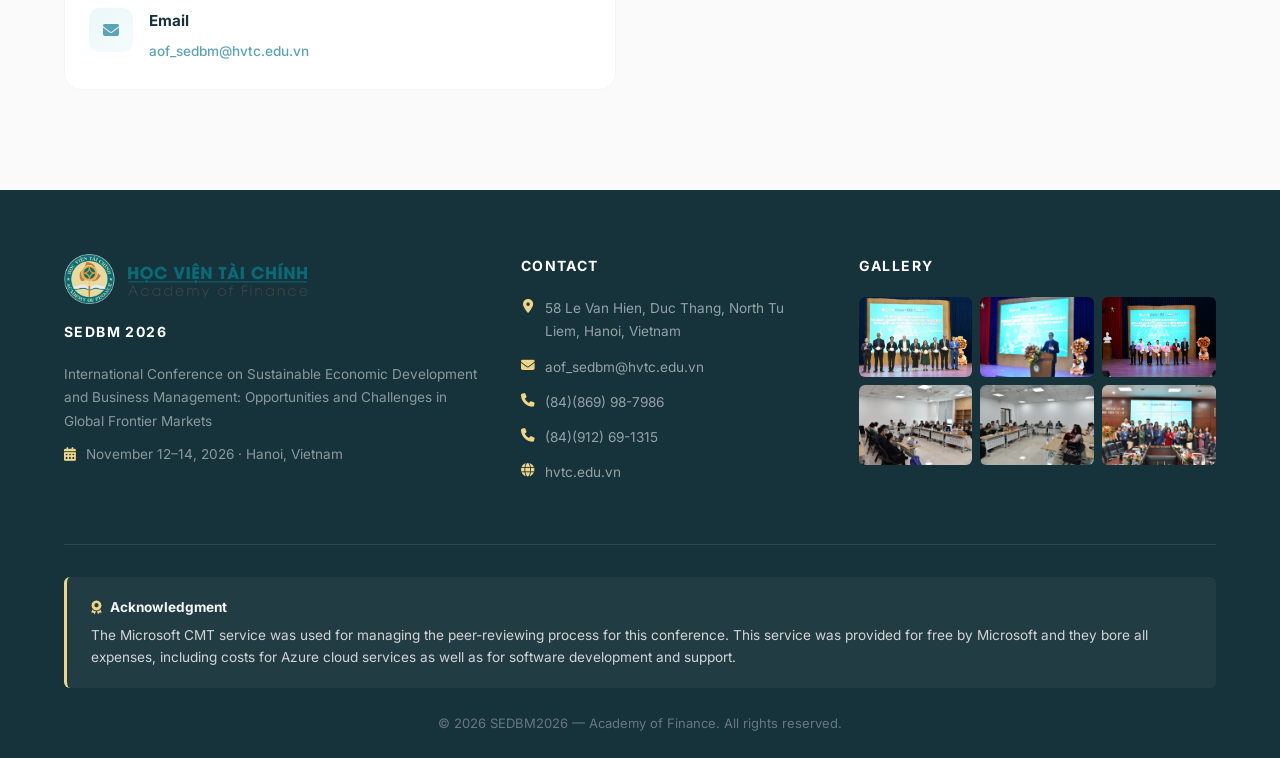
==== commit 387392b9: "AI code" ====
--- a/index.html
+++ b/index.html
@@ -3,7 +3,7 @@
 <head>
     <meta charset="UTF-8">
     <meta name="viewport" content="width=device-width, initial-scale=1.0">
-    <title>SEDBM 2025 — International Conference on Sustainable Economic Development and Business Management</title>
+    <title>SEDBM 2026 — International Conference on Sustainable Economic Development and Business Management</title>
     <link rel="preconnect" href="https://fonts.googleapis.com">
     <link rel="preconnect" href="https://fonts.gstatic.com" crossorigin>
     <link href="https://fonts.googleapis.com/css2?family=Inter:wght@300;400;500;600;700;800;900&family=Playfair+Display:ital,wght@0,400;0,600;0,700;0,800;1,400&display=swap" rel="stylesheet">
@@ -28,11 +28,11 @@
     <div class="top-bar" id="topBar">
         <div class="top-bar-container">
             <div class="top-bar-left">
-                <span><i class="fas fa-calendar-alt"></i> November 13–16, 2025</span>
+                <span><i class="fas fa-calendar-alt"></i> November 12–14, 2026</span>
                 <span><i class="fas fa-map-marker-alt"></i> Hanoi, Vietnam</span>
             </div>
             <div class="top-bar-right">
-                <a href="mailto:sedbm2025@hvtc.edu.vn"><i class="fas fa-envelope"></i> sedbm2025@hvtc.edu.vn</a>
+                <a href="mailto:aof_sedbm@hvtc.edu.vn"><i class="fas fa-envelope"></i> aof_sedbm@hvtc.edu.vn</a>
             </div>
         </div>
     </div>
@@ -88,7 +88,7 @@
                     <ul class="dropdown-menu">
                         <li><a href="#submission.html" data-page="submission.html">Submission guideline</a></li>
                         <li><a href="#registration.html" data-page="registration.html">Registration</a></li>
-                        <li><a href="#submission.html" data-page="submission.html">Importance date</a></li>
+                        <li><a href="#submission.html" data-page="submission.html">Important Dates</a></li>
                     </ul>
                 </li>
 
@@ -109,13 +109,11 @@
                         Venue <i class="fas fa-chevron-down"></i>
                     </a>
                     <ul class="dropdown-menu">
-                        <li><a href="#venue.html" data-page="venue.html">Conference</a></li>
-                        <li><a href="#venue.html" data-page="venue.html">Venue</a></li>
-                        <li><a href="#venue.html" data-page="venue.html">Tourism</a></li>
-                        <li><a href="#venue.html" data-page="venue.html">Visa</a></li>
-                        <li><a href="#venue.html" data-page="venue.html">Procedure</a></li>
-                        <li><a href="#venue.html" data-page="venue.html">Visit Hanoi</a></li>
-                        <li><a href="#venue.html" data-page="venue.html">Travel and Accommodation</a></li>
+                        <li><a href="#venue.html|conference-venue" data-page="venue.html" data-anchor="conference-venue">Conference Venue</a></li>
+                        <li><a href="#venue.html|tourism" data-page="venue.html" data-anchor="tourism">Tourism</a></li>
+                        <li><a href="#venue.html|visa" data-page="venue.html" data-anchor="visa">Visa Procedure</a></li>
+                        <li><a href="#venue.html|visit-hanoi" data-page="venue.html" data-anchor="visit-hanoi">Visit Hanoi</a></li>
+                        <li><a href="#venue.html|travel-accommodation" data-page="venue.html" data-anchor="travel-accommodation">Travel &amp; Accommodation</a></li>
                     </ul>
                 </li>
 
@@ -133,9 +131,9 @@
             <div class="footer-3col">
                 <div class="footer-col-intro">
                     <img src="images/hvtc-logo.png" alt="SEDBM Logo" class="footer-logo-img">
-                    <h4>SEDBM 2025</h4>
+                    <h4>SEDBM 2026</h4>
                     <p>International Conference on Sustainable Economic Development and Business Management: Opportunities and Challenges in Global Frontier Markets</p>
-                    <p style="margin-top: 10px;"><i class="fas fa-calendar-alt" style="color:var(--accent-400); margin-right:6px;"></i> November 13–16, 2025 · Hanoi, Vietnam</p>
+                    <p style="margin-top: 10px;"><i class="fas fa-calendar-alt" style="color:var(--accent-400); margin-right:6px;"></i> November 12–14, 2026 · Hanoi, Vietnam</p>
                 </div>
                 <div class="footer-col-address">
                     <h4>Contact</h4>
@@ -145,7 +143,7 @@
                     </div>
                     <div class="footer-contact-item">
                         <i class="fas fa-envelope"></i>
-                        <a href="mailto:sedbm2025@hvtc.edu.vn">sedbm2025@hvtc.edu.vn</a>
+                        <a href="mailto:aof_sedbm@hvtc.edu.vn">aof_sedbm@hvtc.edu.vn</a>
                     </div>
                     <div class="footer-contact-item">
                         <i class="fas fa-phone"></i>
@@ -172,8 +170,14 @@
                     </div>
                 </div>
             </div>
+            <div class="footer-acknowledgment" style="margin-top: 32px; padding: 20px 24px; background: rgba(255,255,255,0.05); border-left: 3px solid var(--accent-400); border-radius: var(--radius-sm); font-size: 0.85rem; line-height: 1.6; color: var(--neutral-300);">
+                <strong style="color: var(--neutral-100); display: block; margin-bottom: 6px;">
+                    <i class="fas fa-award" style="color: var(--accent-400); margin-right: 6px;"></i> Acknowledgment
+                </strong>
+                The Microsoft CMT service was used for managing the peer-reviewing process for this conference. This service was provided for free by Microsoft and they bore all expenses, including costs for Azure cloud services as well as for software development and support.
+            </div>
             <div class="footer-bottom">
-                <p>&copy; 2025 SEDBM2025 — Academy of Finance. All rights reserved.</p>
+                <p>&copy; 2026 SEDBM2026 — Academy of Finance. All rights reserved.</p>
             </div>
         </div>
     </footer>
--- a/css/styles.css
+++ b/css/styles.css
@@ -1,5 +1,5 @@
 /* ============================================
-   SEDBM2025 — Modern Conference Website
+   SEDBM2026 — Modern Conference Website
    Professional Design System
    ============================================ */
 
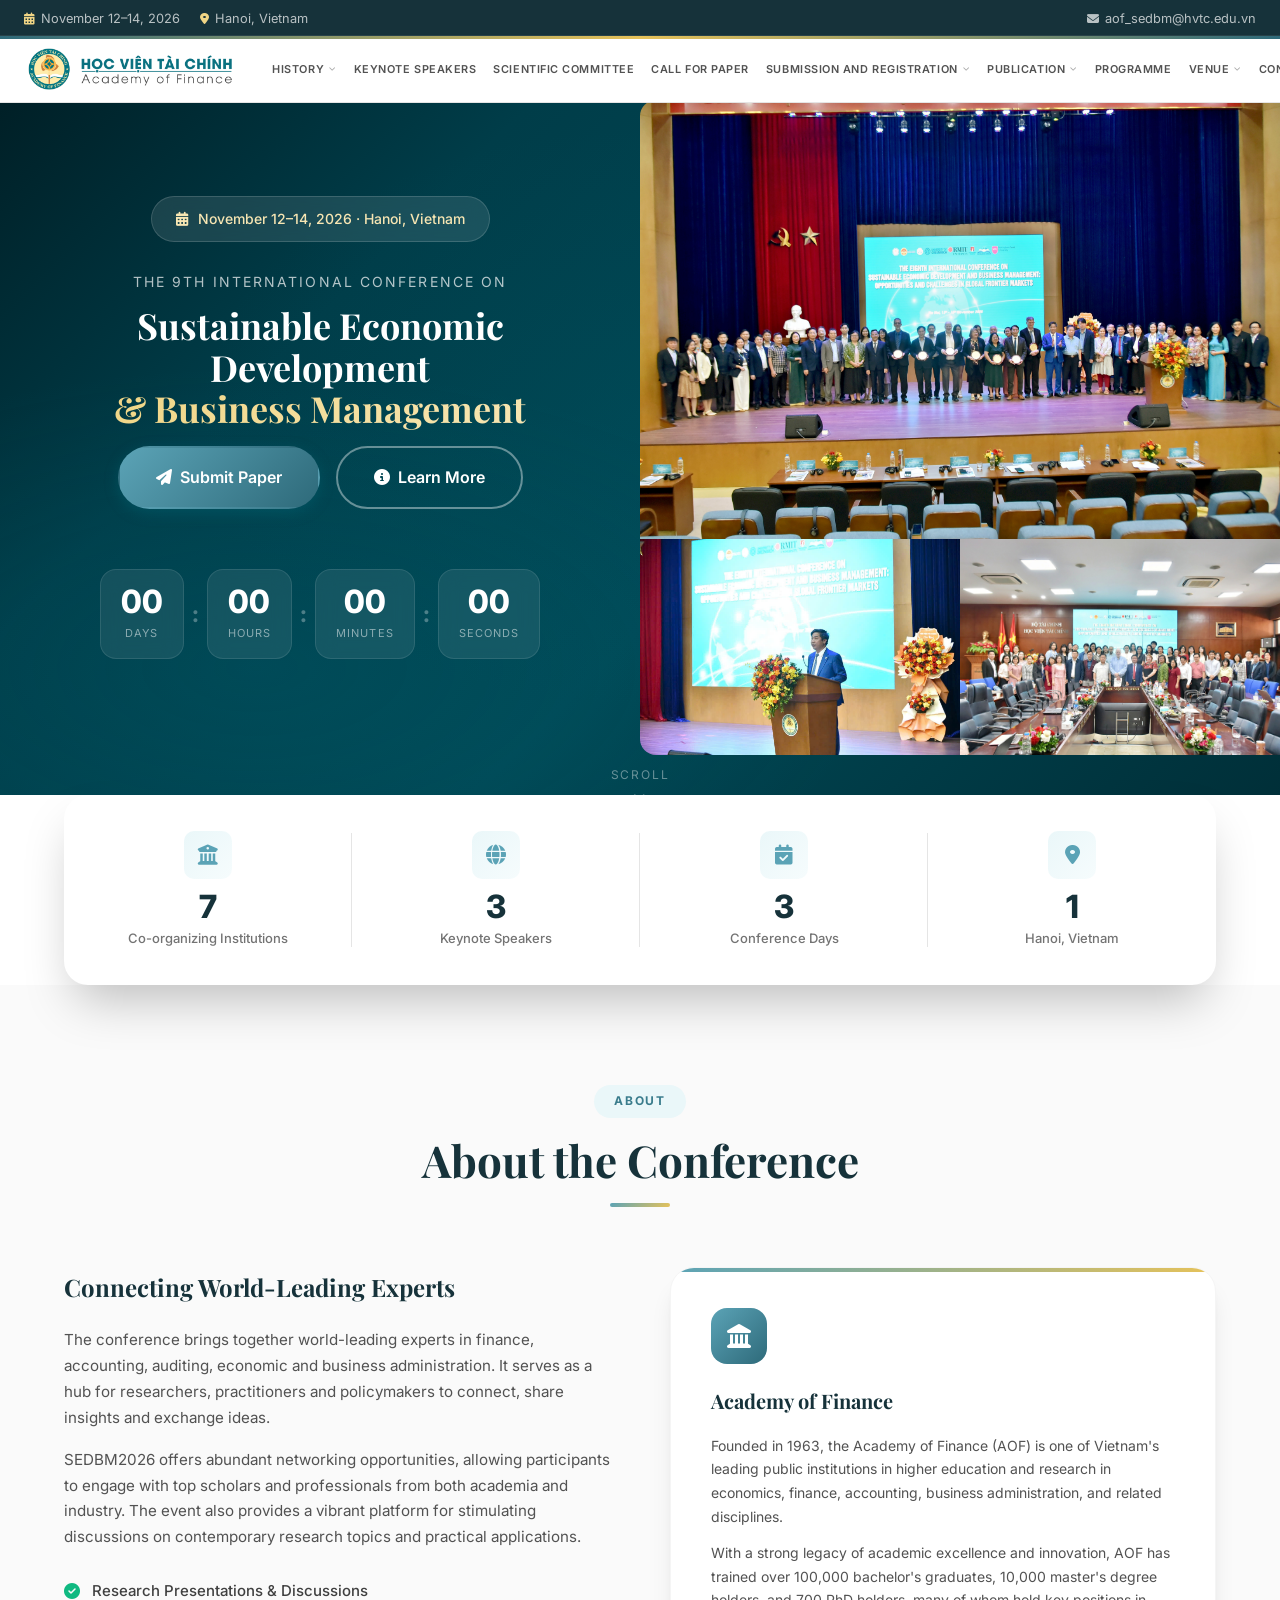
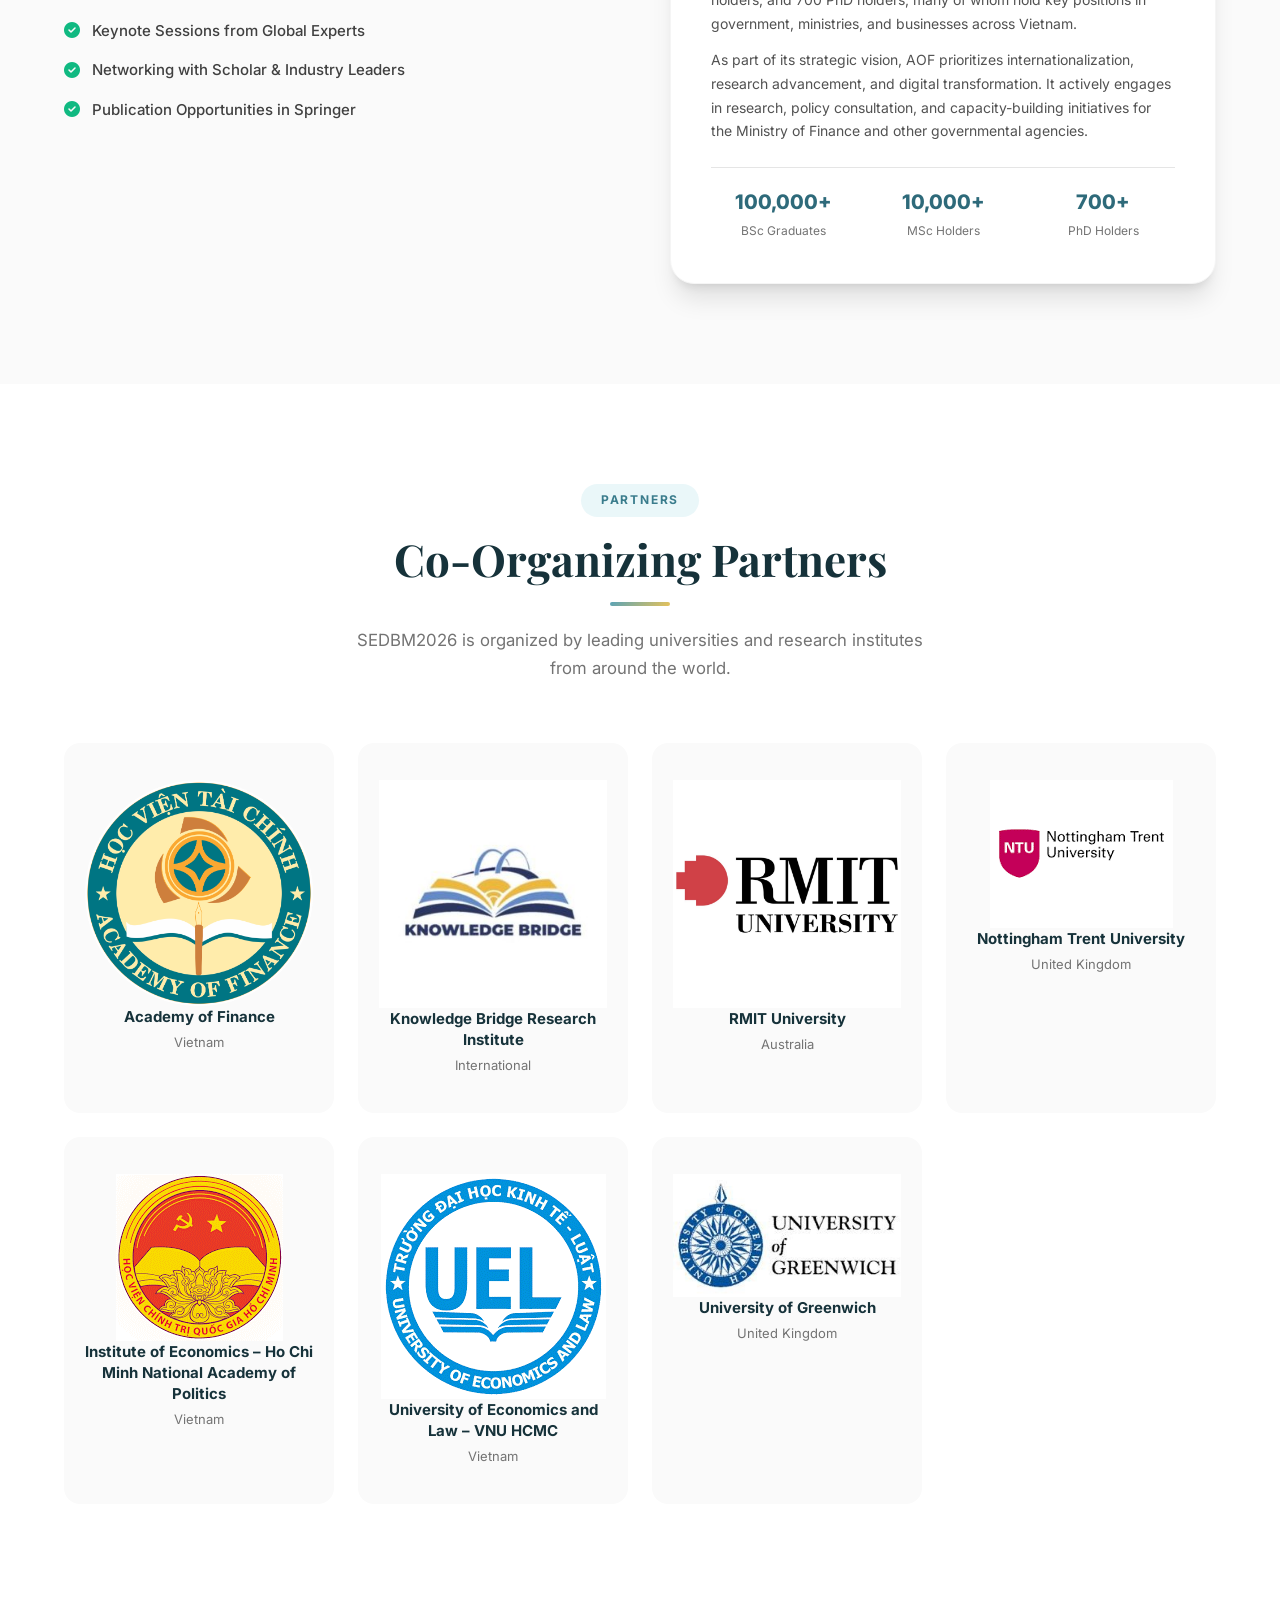
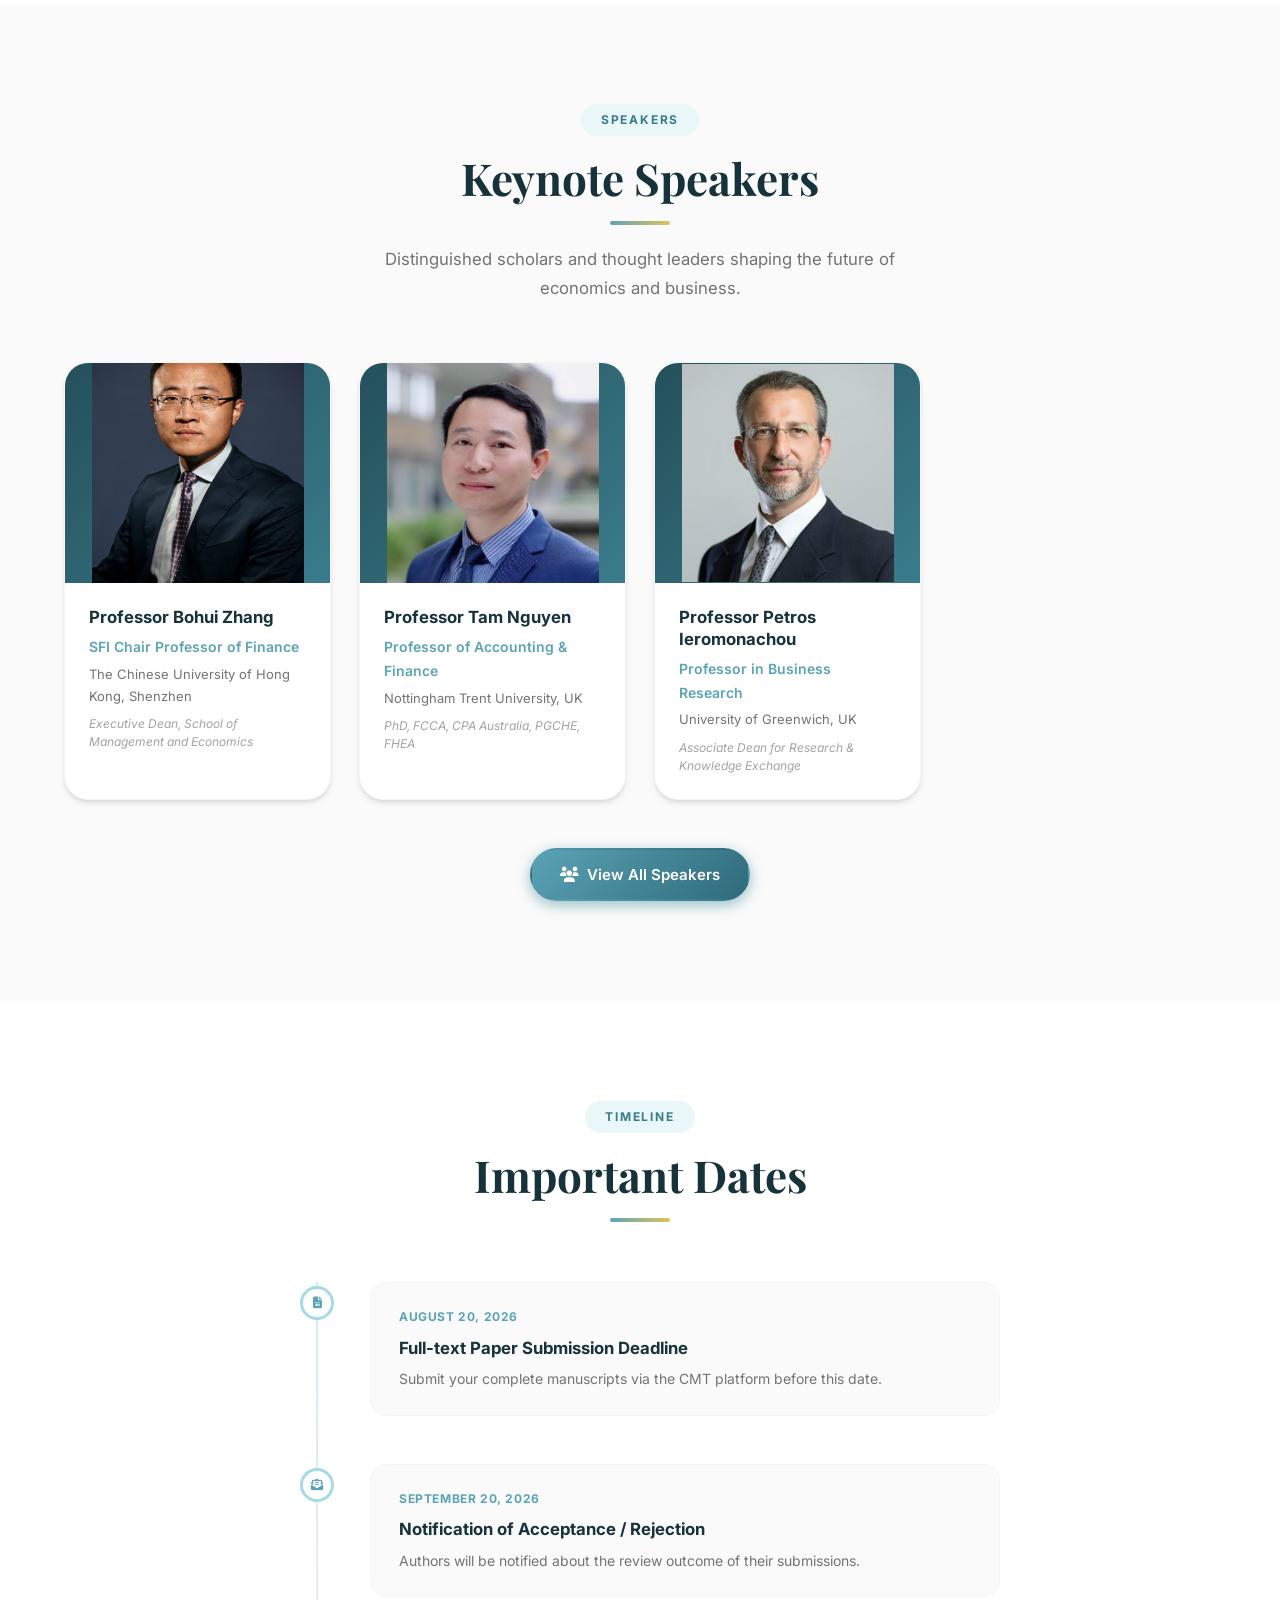
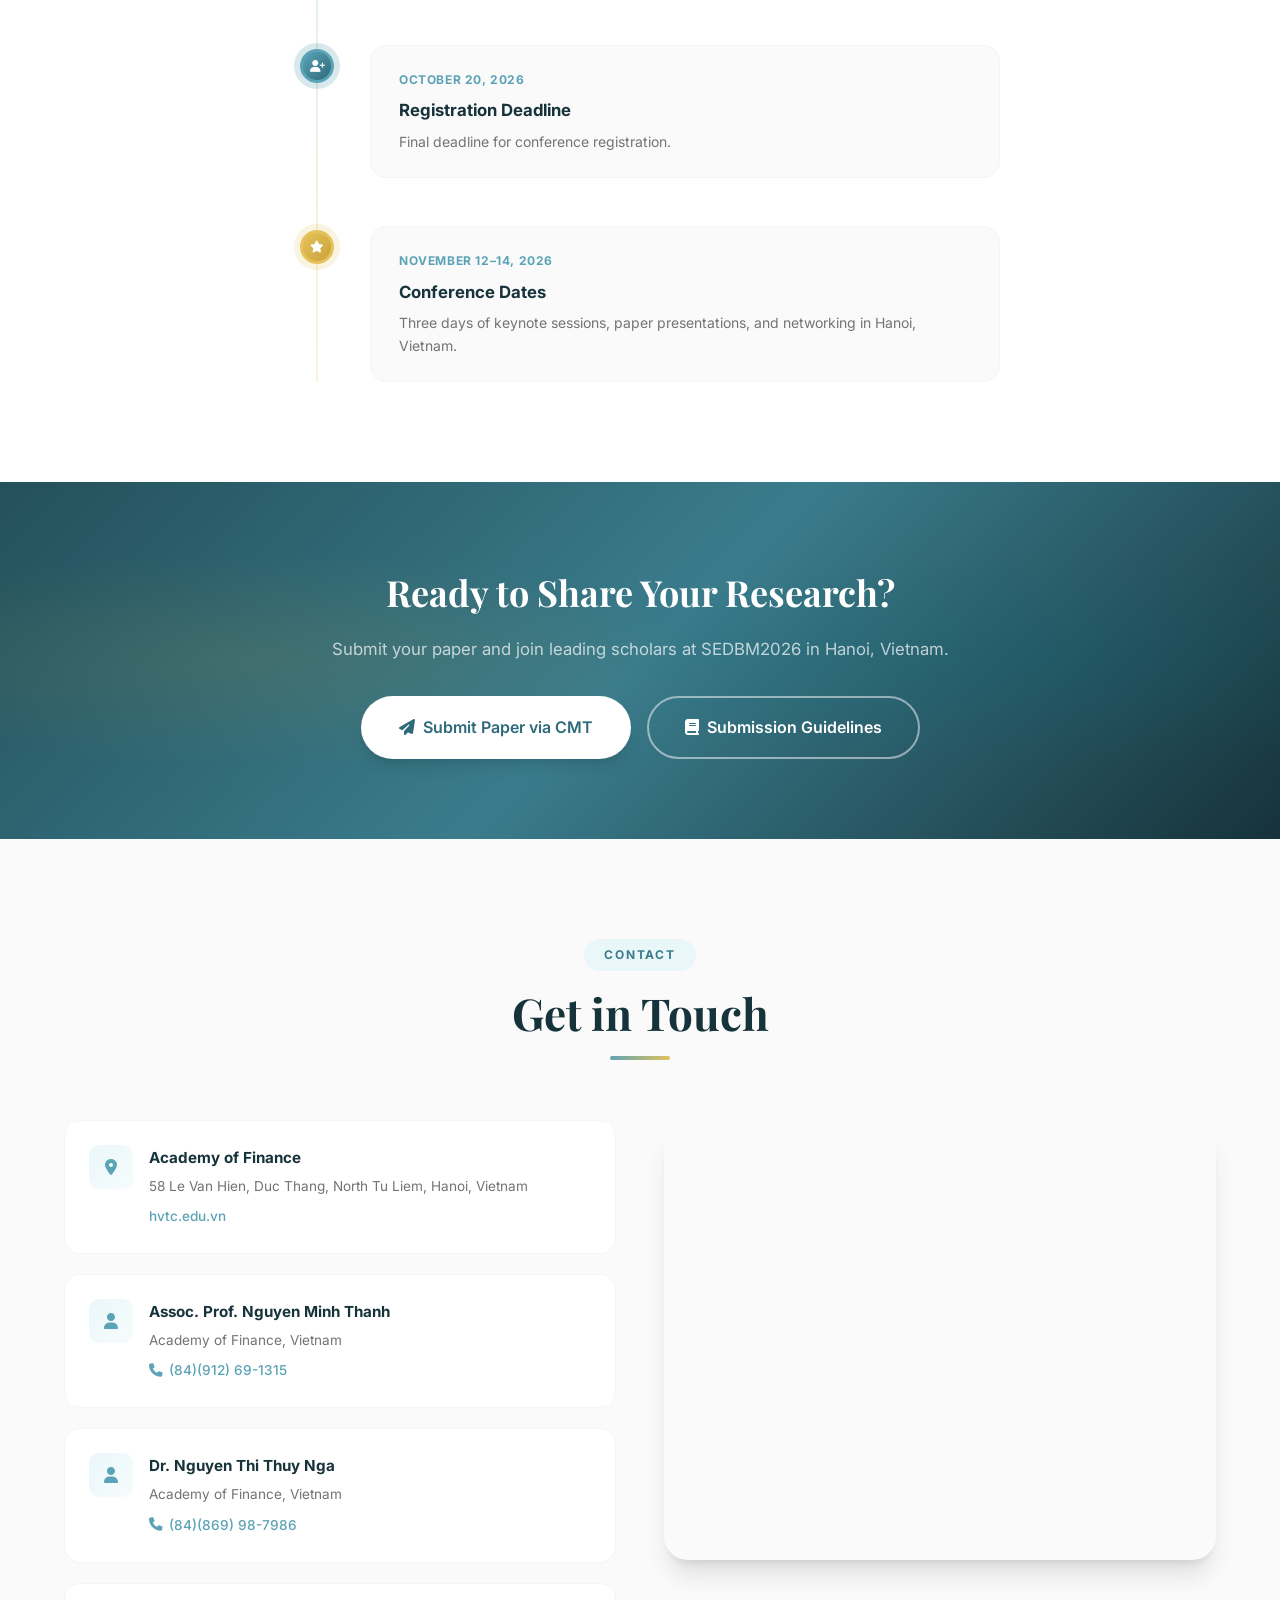
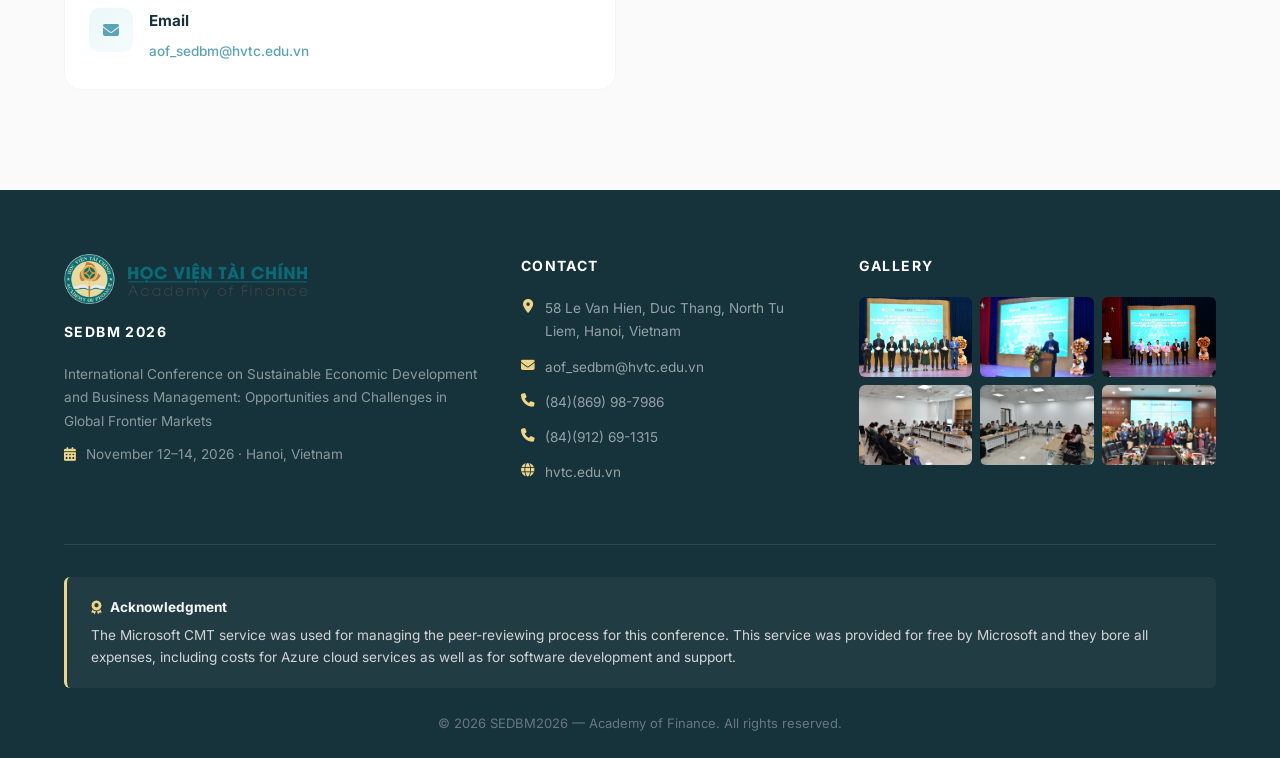
==== commit 029961b0: "add image" ====
--- a/index.html
+++ b/index.html
@@ -88,7 +88,7 @@
                     <ul class="dropdown-menu">
                         <li><a href="#submission.html" data-page="submission.html">Submission guideline</a></li>
                         <li><a href="#registration.html" data-page="registration.html">Registration</a></li>
-                        <li><a href="#submission.html" data-page="submission.html">Important Dates</a></li>
+                        <li><a href="#submission.html|important-dates" data-page="submission.html" data-anchor="important-dates">Important Dates</a></li>
                     </ul>
                 </li>
 
@@ -133,7 +133,7 @@
                     <img src="images/hvtc-logo.png" alt="SEDBM Logo" class="footer-logo-img">
                     <h4>SEDBM 2026</h4>
                     <p>International Conference on Sustainable Economic Development and Business Management: Opportunities and Challenges in Global Frontier Markets</p>
-                    <p style="margin-top: 10px;"><i class="fas fa-calendar-alt" style="color:var(--accent-400); margin-right:6px;"></i> November 12–14, 2026 · Hanoi, Vietnam</p>
+                    <p class="footer-meta-line"><i class="fas fa-calendar-alt"></i> November 12–14, 2026 · Hanoi, Vietnam</p>
                 </div>
                 <div class="footer-col-address">
                     <h4>Contact</h4>
@@ -170,9 +170,9 @@
                     </div>
                 </div>
             </div>
-            <div class="footer-acknowledgment" style="margin-top: 32px; padding: 20px 24px; background: rgba(255,255,255,0.05); border-left: 3px solid var(--accent-400); border-radius: var(--radius-sm); font-size: 0.85rem; line-height: 1.6; color: var(--neutral-300);">
-                <strong style="color: var(--neutral-100); display: block; margin-bottom: 6px;">
-                    <i class="fas fa-award" style="color: var(--accent-400); margin-right: 6px;"></i> Acknowledgment
+            <div class="footer-acknowledgment">
+                <strong>
+                    <i class="fas fa-award"></i> Acknowledgment
                 </strong>
                 The Microsoft CMT service was used for managing the peer-reviewing process for this conference. This service was provided for free by Microsoft and they bore all expenses, including costs for Azure cloud services as well as for software development and support.
             </div>
@@ -349,8 +349,8 @@
                 requestAnimationFrame(() => scrollToAnchor(anchor));
             } catch (err) {
                 container.innerHTML =
-                    '<div style="padding:80px 24px;text-align:center;color:var(--neutral-600);">' +
-                    '<h2 style="font-family:var(--font-serif);color:var(--primary-900);">Page failed to load</h2>' +
+                    '<div class="page-load-error">' +
+                    '<h2>Page failed to load</h2>' +
                     '<p>' + String(err.message || err) + '</p></div>';
             } finally {
                 if (ticket === inflight) container.classList.remove('is-loading');
--- a/css/styles.css
+++ b/css/styles.css
@@ -2015,6 +2015,13 @@
     color: rgba(255, 255, 255, 0.5);
 }
 
+.speaker-detail-photo {
+    width: 100%;
+    height: 100%;
+    object-fit: cover;
+    display: block;
+}
+
 .speaker-detail-content {
     padding: 36px 40px;
 }
@@ -2299,3 +2306,277 @@
         padding: 120px 24px 40px;
     }
 }
+
+/* ============================================
+   PAGE UTILITIES (replaces inline styles)
+   ============================================ */
+
+/* Section + card backgrounds */
+.section-bg-neutral { background: var(--neutral-50); }
+.section-bg-white { background: #fff; }
+
+/* Inline icon prefix inside h3 */
+.icon-lead {
+    color: var(--primary-500);
+    margin-right: 10px;
+}
+.icon-lead--accent { color: var(--accent-600); }
+.icon-trail { font-size: 0.8rem; }
+
+/* Generic bulleted list inside content cards */
+.bullet-list {
+    margin: 12px 0 0 20px;
+    list-style: disc;
+    color: var(--neutral-700);
+}
+.bullet-list--gap { margin: 12px 0 12px 20px; }
+
+/* Centered CTA block under cards */
+.center-cta {
+    text-align: center;
+    margin-top: 40px;
+}
+.text-center { text-align: center; }
+.text-left { text-align: left; }
+
+.note-text {
+    margin-top: 24px;
+    color: var(--neutral-600);
+    font-style: italic;
+    font-size: 0.9rem;
+}
+
+/* Vertical stack of deadline rows */
+.stack-deadlines {
+    display: flex;
+    flex-direction: column;
+    gap: 12px;
+    margin-top: 16px;
+}
+
+/* Deadline pill (used in submission / registration / important dates) */
+.deadline-list {
+    list-style: none;
+    padding: 0;
+    margin: 0;
+    display: flex;
+    flex-direction: column;
+    gap: 12px;
+}
+.deadline-row,
+.deadline-pill {
+    display: flex;
+    align-items: center;
+    gap: 12px;
+    padding: 16px 20px;
+    background: var(--primary-50);
+    border-radius: var(--radius-md);
+}
+.deadline-row--highlight,
+.deadline-pill--highlight {
+    background: linear-gradient(135deg, var(--accent-100), var(--accent-200));
+}
+.deadline-icon {
+    color: var(--primary-500);
+    font-size: 1.1rem;
+}
+.deadline-row--highlight .deadline-icon,
+.deadline-pill--highlight .deadline-icon { color: var(--accent-600); }
+.deadline-text strong,
+.deadline-pill strong { color: var(--primary-900); }
+.deadline-text span,
+.deadline-pill span {
+    margin-left: 8px;
+    color: var(--neutral-600);
+}
+
+/* Important Dates section */
+.important-dates-section { background: #fff; }
+
+/* Submission page extra spacing */
+.submission-cta {
+    text-align: center;
+    margin-top: 40px;
+}
+.h3-spaced { margin-top: 40px; }
+
+/* Registration fee table */
+.fee-table-wrap {
+    overflow-x: auto;
+    margin-top: 20px;
+}
+.fee-table {
+    width: 100%;
+    border-collapse: collapse;
+    background: #fff;
+    border-radius: var(--radius-md);
+    overflow: hidden;
+    box-shadow: 0 2px 8px rgba(0, 0, 0, 0.05);
+}
+.fee-table thead tr {
+    background: var(--primary-700);
+    color: #fff;
+}
+.fee-table th {
+    padding: 16px 20px;
+    font-weight: 600;
+}
+.fee-table th:first-child { text-align: left; }
+.fee-table th:last-child { text-align: right; }
+.fee-table tbody tr { border-bottom: 1px solid var(--neutral-200); }
+.fee-table tbody tr:last-child { border-bottom: 0; }
+.fee-table td {
+    padding: 16px 20px;
+    color: var(--neutral-700);
+}
+.fee-table td:last-child {
+    text-align: right;
+    color: var(--primary-900);
+    font-weight: 700;
+    font-size: 1.1rem;
+}
+.fee-table td > i {
+    color: var(--primary-500);
+    margin-right: 8px;
+}
+
+/* Conference fee includes list */
+.fee-includes {
+    margin: 16px 0 0 0;
+    list-style: none;
+    padding: 0;
+}
+.fee-includes li {
+    padding: 10px 0;
+    border-bottom: 1px solid var(--neutral-200);
+}
+.fee-includes li:last-child { border-bottom: 0; }
+.fee-includes i {
+    color: var(--primary-500);
+    margin-right: 10px;
+}
+
+/* History editions grid */
+.edition-grid {
+    display: grid;
+    grid-template-columns: repeat(auto-fit, minmax(220px, 1fr));
+    gap: 16px;
+    margin-top: 20px;
+}
+.edition-card {
+    display: block;
+    padding: 20px;
+    background: var(--primary-50);
+    border-radius: var(--radius-md);
+    text-decoration: none;
+    transition: transform 0.2s;
+}
+.edition-card:hover { transform: translateY(-2px); }
+.edition-card strong {
+    color: var(--primary-900);
+    font-size: 1.2rem;
+}
+.edition-card p {
+    margin-top: 8px;
+    color: var(--neutral-600);
+    font-size: 0.9rem;
+}
+.edition-card--current {
+    background: linear-gradient(135deg, var(--accent-100), var(--accent-200));
+}
+.edition-card--current p { color: var(--neutral-700); }
+
+/* Programme placeholder */
+.placeholder-wrap {
+    margin: 40px auto;
+    max-width: 520px;
+}
+.placeholder-badge {
+    display: inline-flex;
+    align-items: center;
+    justify-content: center;
+    gap: 12px;
+    padding: 16px 28px;
+    background: linear-gradient(135deg, var(--accent-100), var(--accent-200));
+    border-radius: var(--radius-md);
+}
+.placeholder-badge i {
+    color: var(--accent-600);
+    font-size: 1.4rem;
+}
+.placeholder-badge strong {
+    color: var(--primary-900);
+    font-size: 1.1rem;
+}
+.placeholder-desc {
+    margin-top: 24px;
+    color: var(--neutral-600);
+}
+.placeholder-highlight {
+    margin-top: 28px;
+    text-align: left;
+}
+
+/* Venue map embed */
+.venue-map-wrap { margin-top: 20px; }
+.venue-map-wrap iframe {
+    border: 0;
+    border-radius: 12px;
+    width: 100%;
+    height: 400px;
+}
+
+/* Inquiry centered block */
+.contact-inquiry { text-align: center; }
+.contact-inquiry a {
+    font-size: 1.1rem;
+    font-weight: 600;
+}
+
+/* Section header tighter spacing on sub-pages */
+.section-header--tight { margin-bottom: 40px; }
+
+/* Footer extras */
+.footer-acknowledgment {
+    margin-top: 32px;
+    padding: 20px 24px;
+    background: rgba(255, 255, 255, 0.05);
+    border-left: 3px solid var(--accent-400);
+    border-radius: var(--radius-sm);
+    font-size: 0.85rem;
+    line-height: 1.6;
+    color: var(--neutral-300);
+}
+.footer-acknowledgment strong {
+    color: var(--neutral-100);
+    display: block;
+    margin-bottom: 6px;
+}
+.footer-acknowledgment strong i {
+    color: var(--accent-400);
+    margin-right: 6px;
+}
+.footer-meta-line { margin-top: 10px; }
+.footer-meta-line i {
+    color: var(--accent-400);
+    margin-right: 6px;
+}
+
+/* Home page contact map embed */
+.home-map-iframe {
+    width: 100%;
+    height: 100%;
+    border: 0;
+    border-radius: 16px;
+}
+
+/* SPA router error state */
+.page-load-error {
+    padding: 80px 24px;
+    text-align: center;
+    color: var(--neutral-600);
+}
+.page-load-error h2 {
+    font-family: var(--font-serif);
+    color: var(--primary-900);
+}
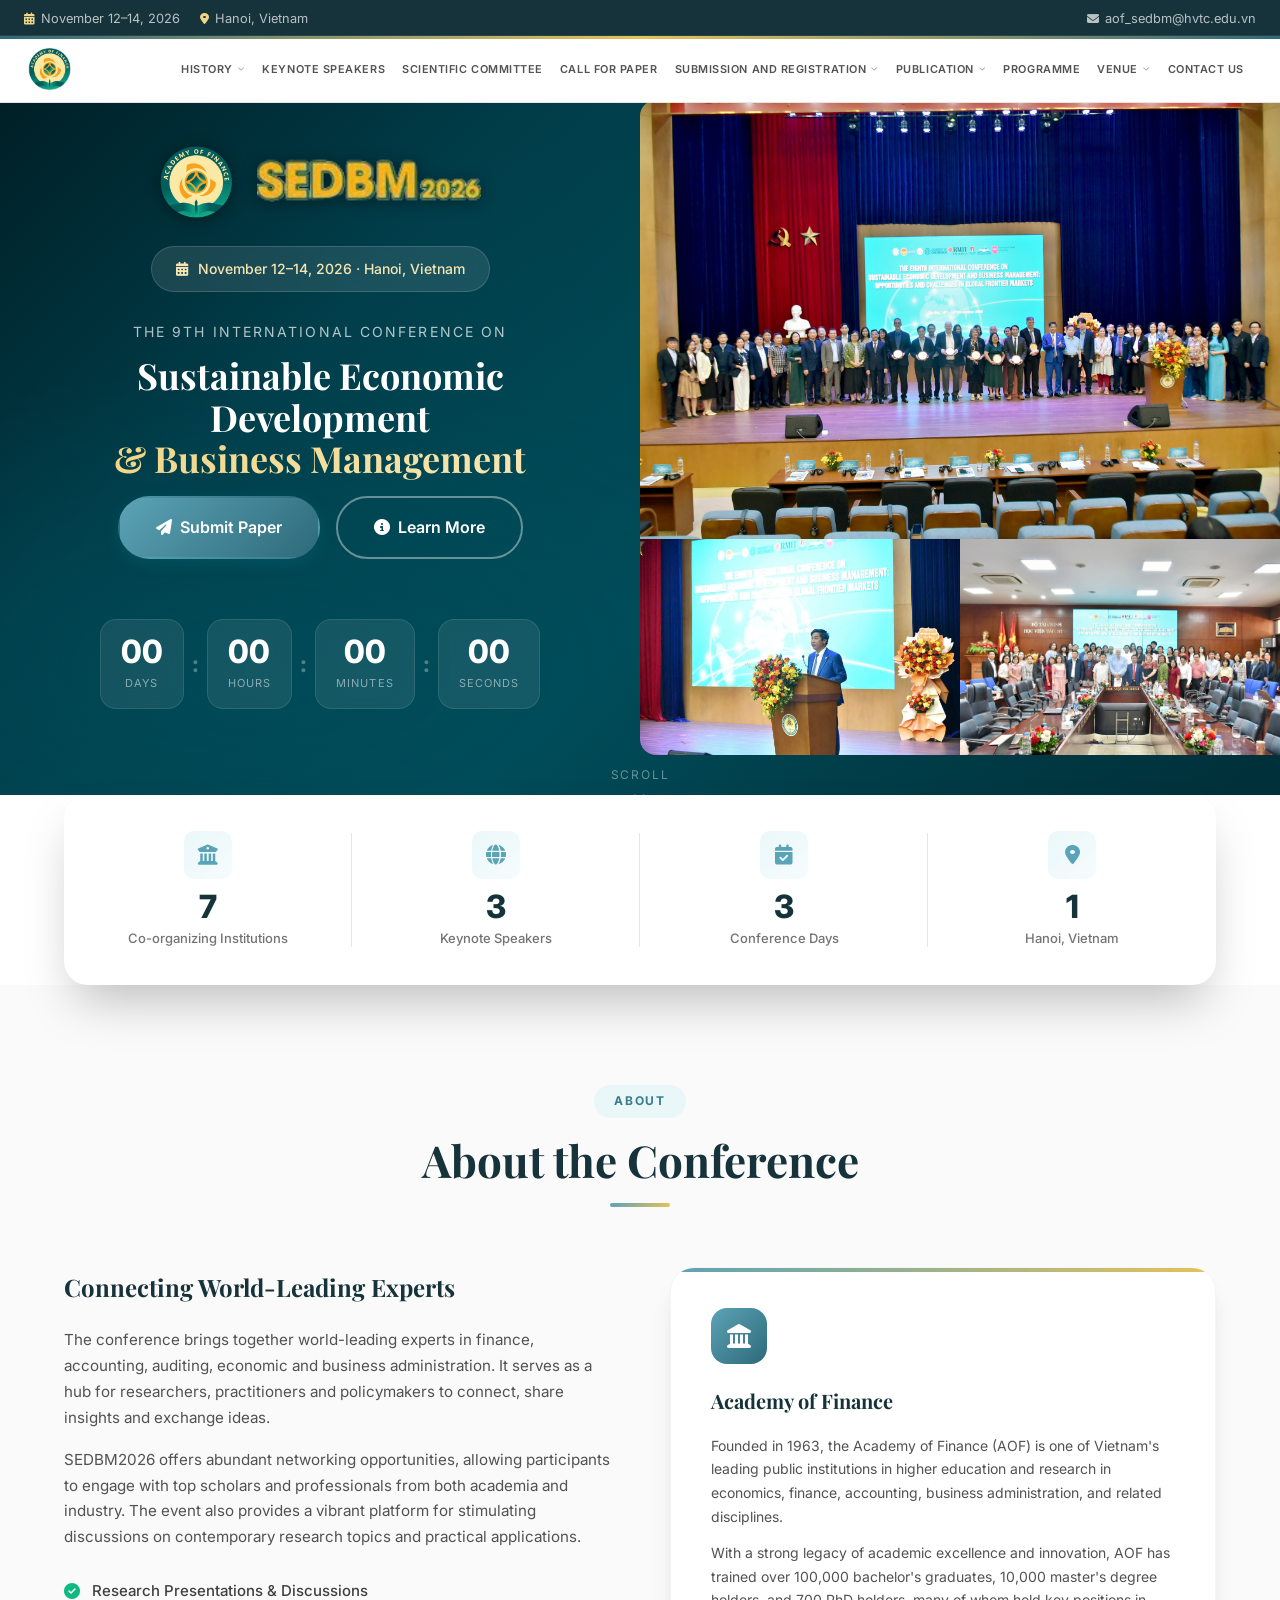
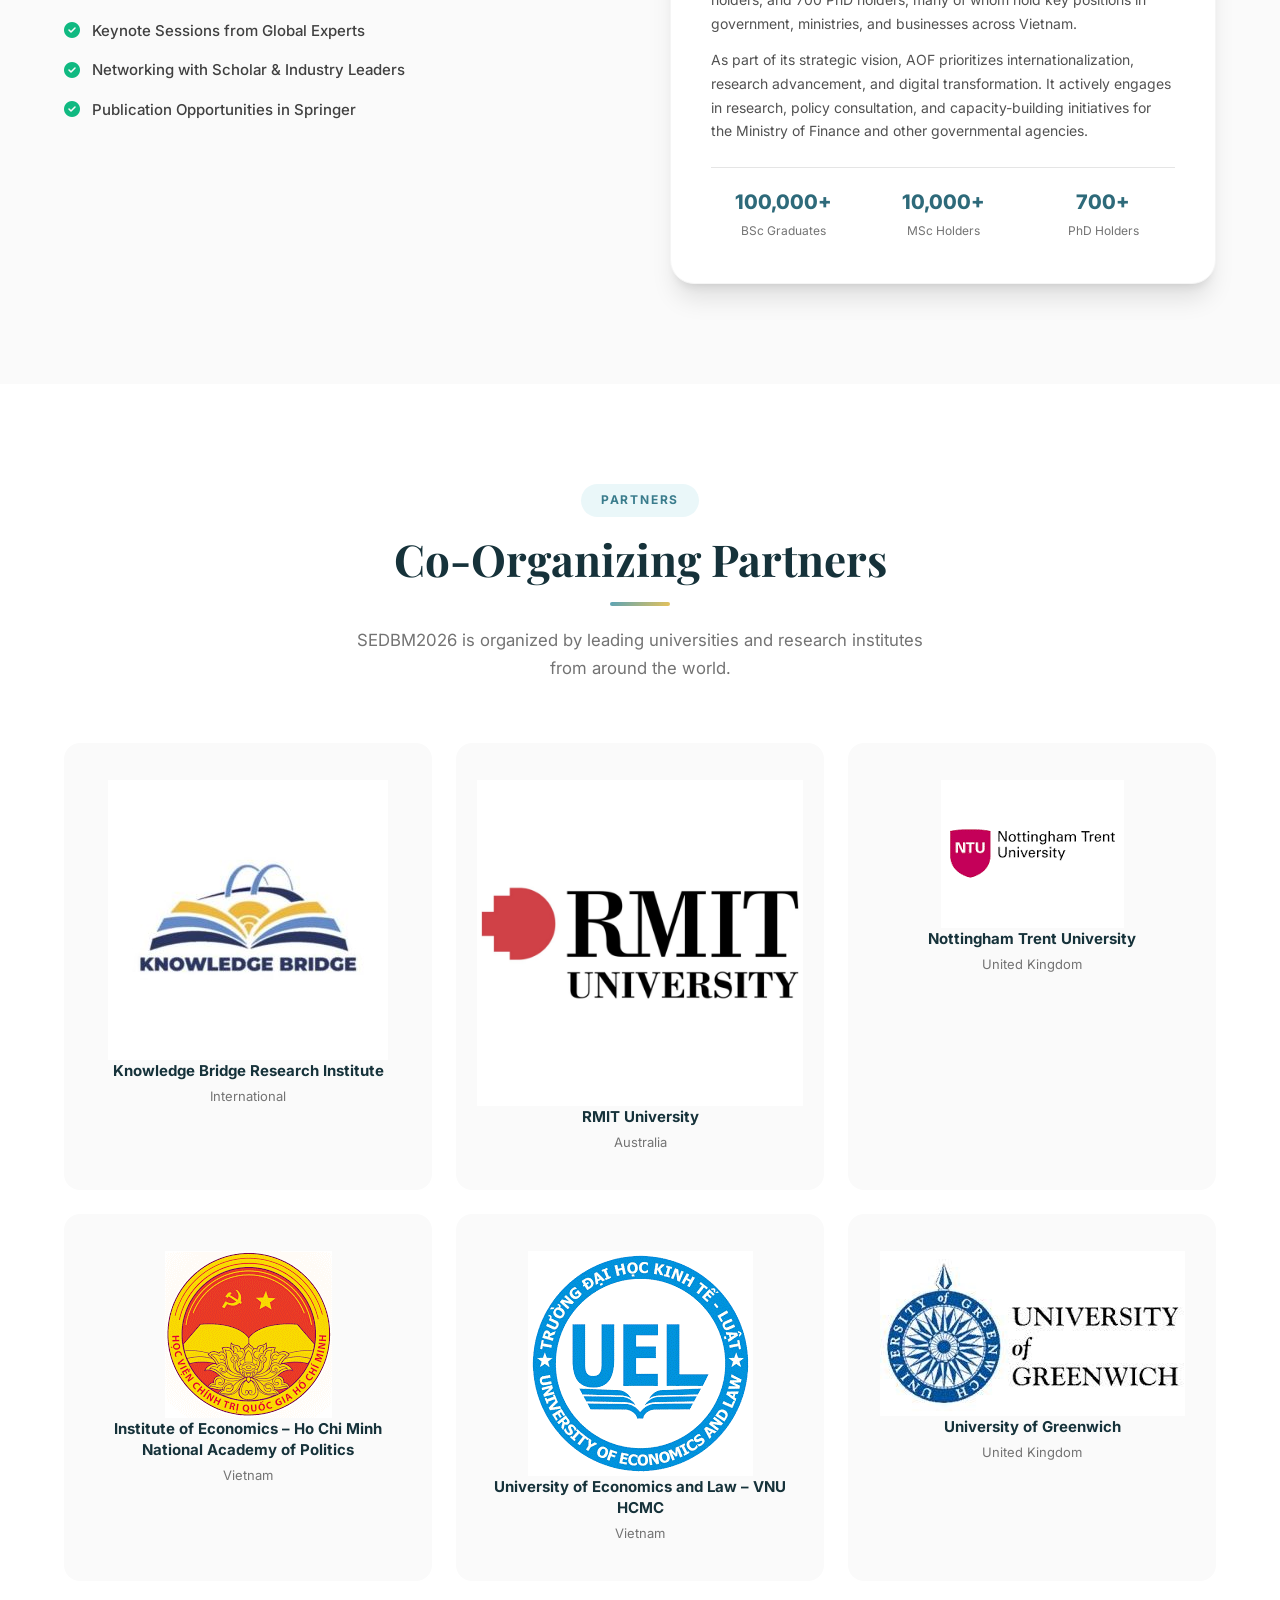
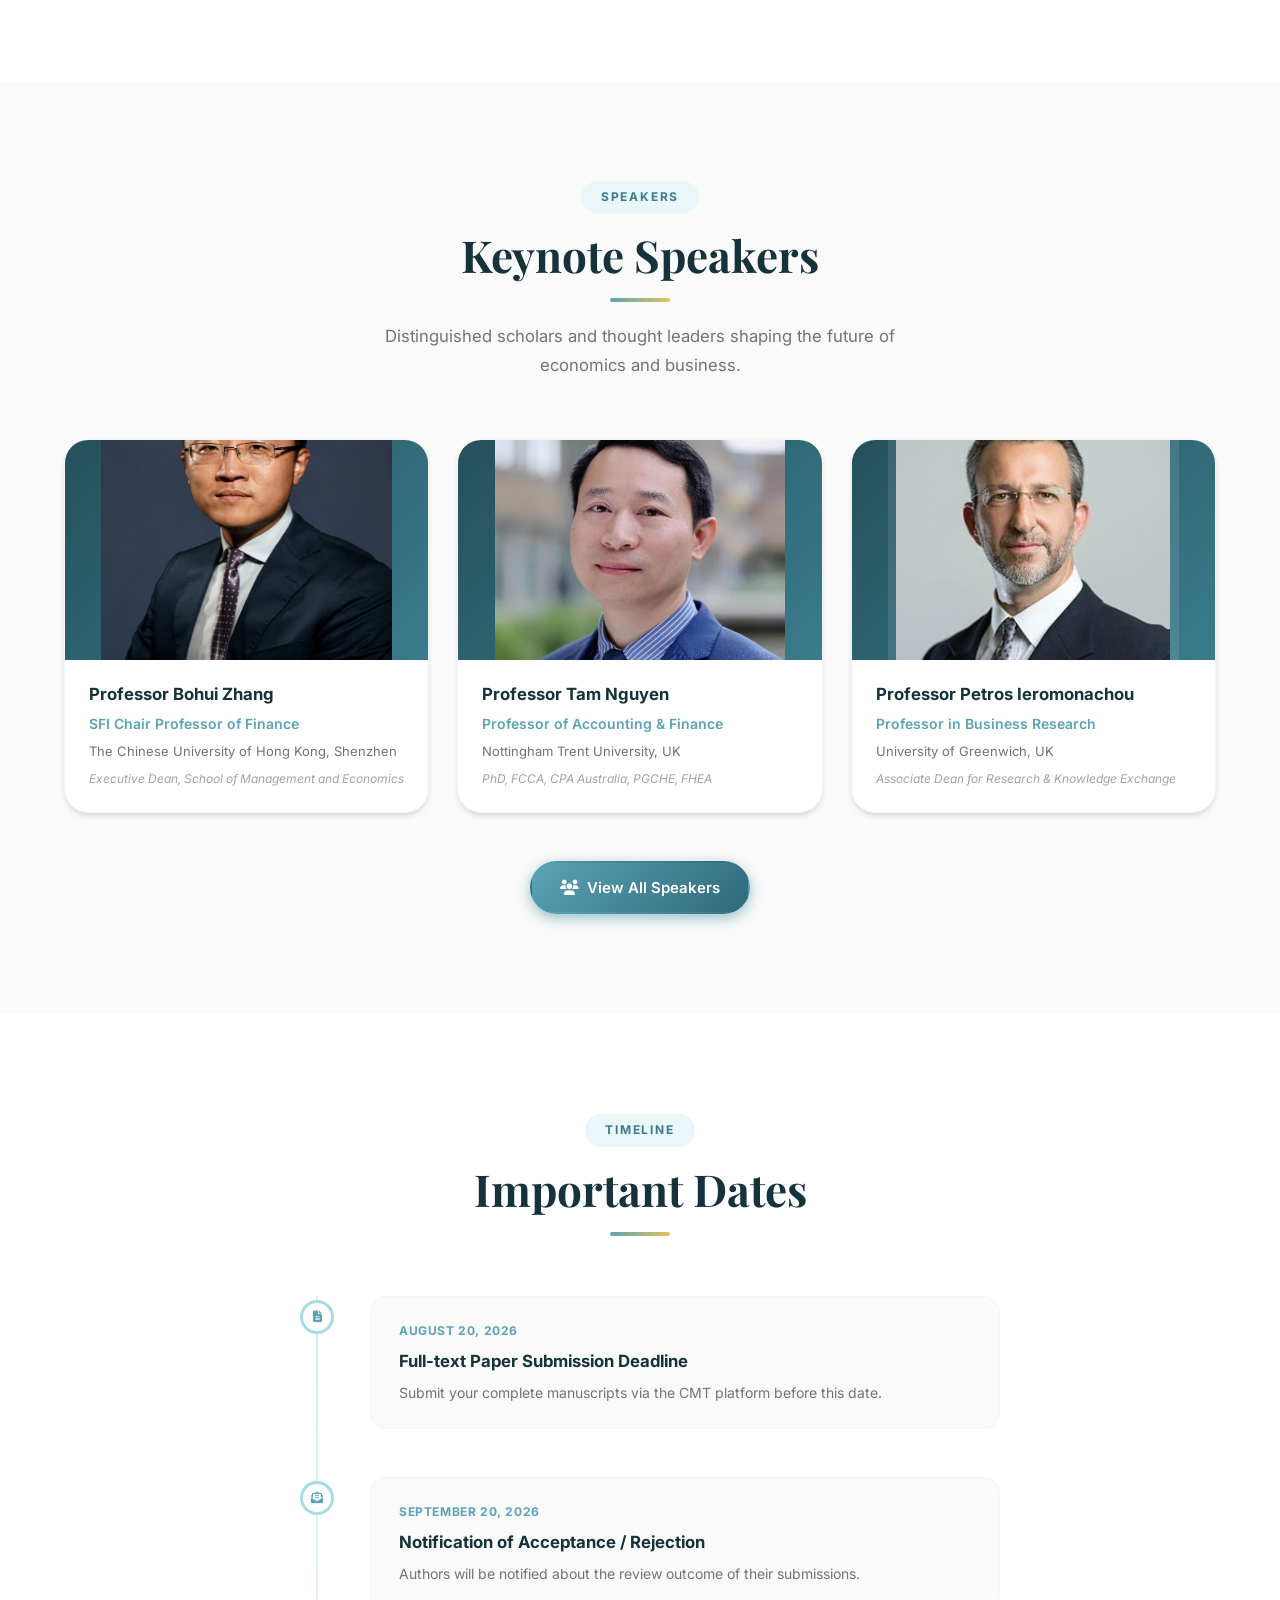
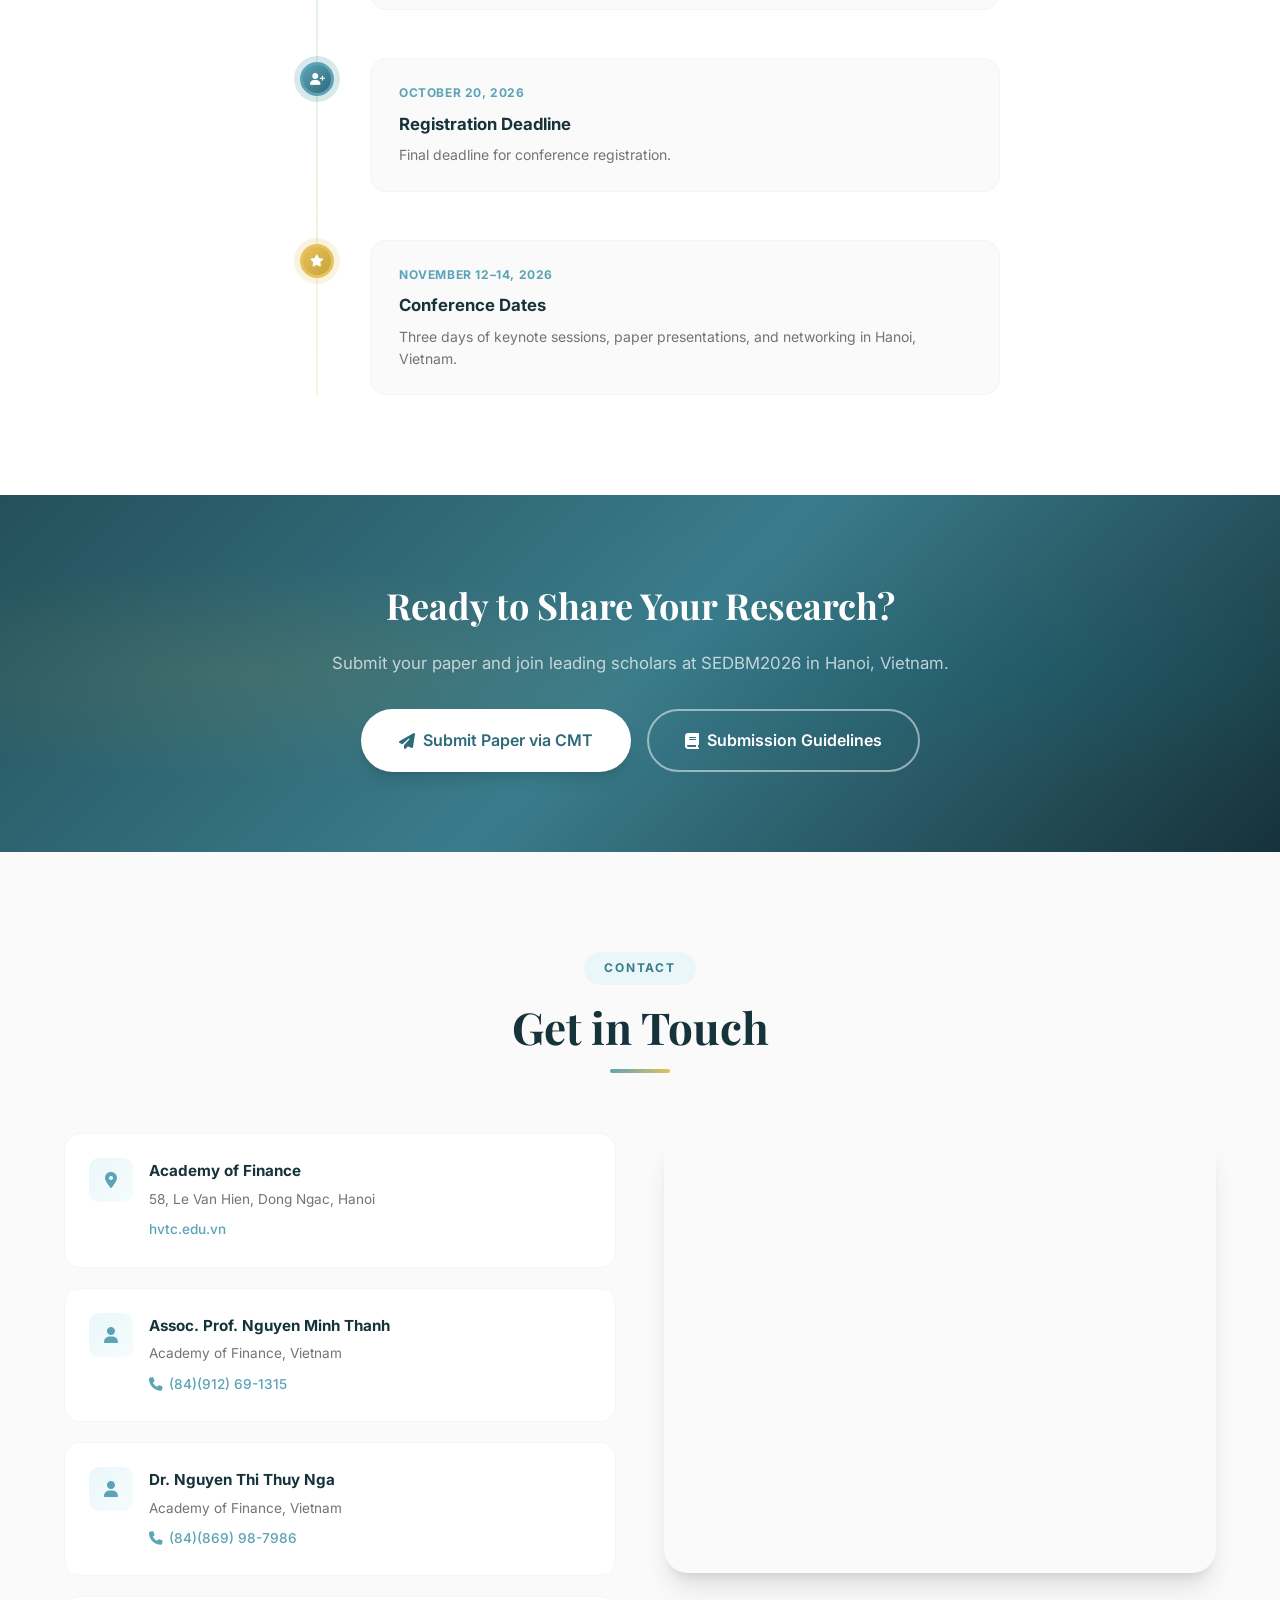
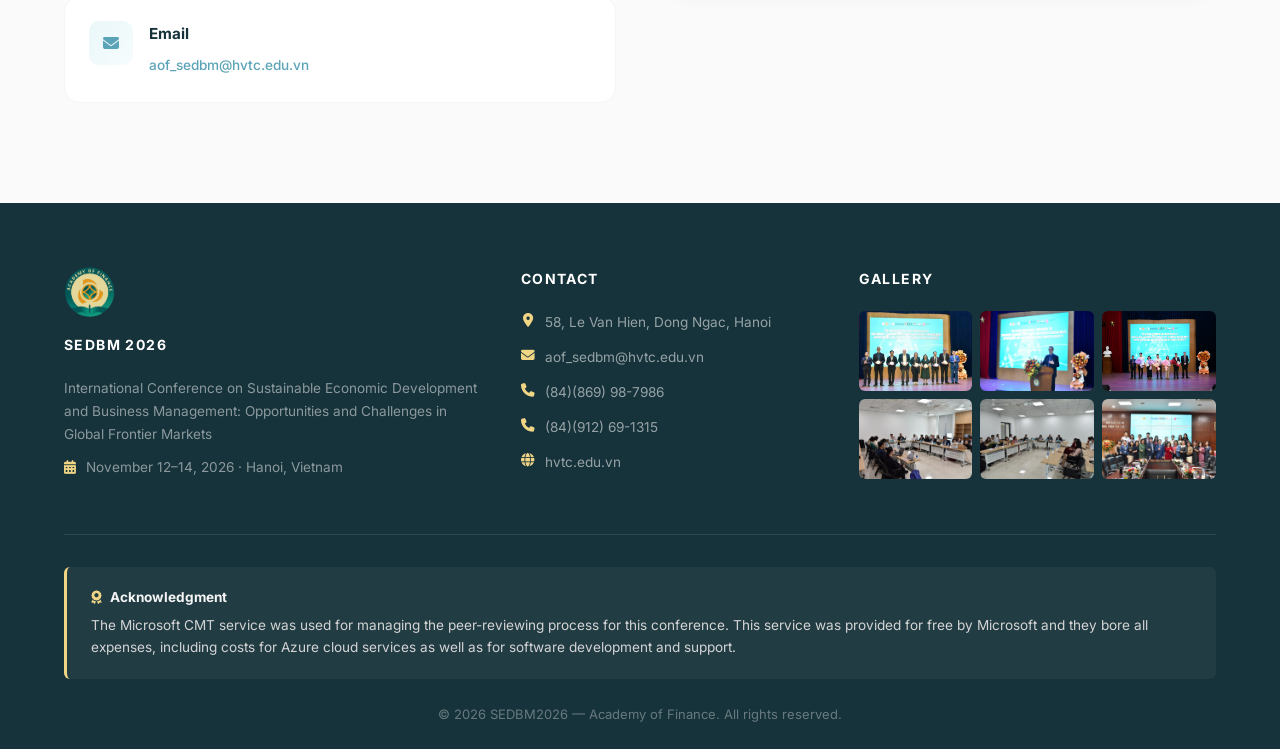
==== commit 824bcca0: "v2" ====
--- a/index.html
+++ b/index.html
@@ -43,7 +43,7 @@
         <div class="nav-container">
             <!-- Logo -->
             <a href="#home.html" class="nav-logo" data-page="home.html">
-                <img src="images/hvtc-logo.png" alt="SEDBM Logo" class="logo-img">
+                <img src="images/logo_hvtc_nobg.png" alt="SEDBM Logo" class="logo-img">
             </a>
 
             <!-- Hamburger (mobile) -->
@@ -130,7 +130,7 @@
         <div class="container">
             <div class="footer-3col">
                 <div class="footer-col-intro">
-                    <img src="images/hvtc-logo.png" alt="SEDBM Logo" class="footer-logo-img">
+                    <img src="images/logo_hvtc_nobg.png" alt="SEDBM Logo" class="footer-logo-img">
                     <h4>SEDBM 2026</h4>
                     <p>International Conference on Sustainable Economic Development and Business Management: Opportunities and Challenges in Global Frontier Markets</p>
                     <p class="footer-meta-line"><i class="fas fa-calendar-alt"></i> November 12–14, 2026 · Hanoi, Vietnam</p>
@@ -139,7 +139,7 @@
                     <h4>Contact</h4>
                     <div class="footer-contact-item">
                         <i class="fas fa-map-marker-alt"></i>
-                        <span>58 Le Van Hien, Duc Thang, North Tu Liem, Hanoi, Vietnam</span>
+                        <span>58, Le Van Hien, Dong Ngac, Hanoi</span>
                     </div>
                     <div class="footer-contact-item">
                         <i class="fas fa-envelope"></i>
--- a/css/styles.css
+++ b/css/styles.css
@@ -700,6 +700,21 @@
     max-width: 900px;
 }
 
+.hero-logos {
+    display: flex;
+    align-items: center;
+    justify-content: center;
+    gap: 24px;
+    margin-bottom: 28px;
+}
+
+.hero-logo-img {
+    height: 72px;
+    width: auto;
+    object-fit: contain;
+    filter: drop-shadow(0 2px 8px rgba(0,0,0,0.4));
+}
+
 .hero-badge {
     display: inline-flex;
     align-items: center;
@@ -1096,7 +1111,7 @@
 
 .partners-grid {
     display: grid;
-    grid-template-columns: repeat(4, 1fr);
+    grid-template-columns: repeat(3, 1fr);
     gap: 24px;
 }
 
@@ -1148,6 +1163,16 @@
     color: var(--neutral-500);
 }
 
+@keyframes partners-marquee {
+    from {
+        transform: translateX(0);
+    }
+
+    to {
+        transform: translateX(calc(-1 * var(--partners-scroll-distance, 0px)));
+    }
+}
+
 /* ---------- Speakers Section ---------- */
 .speakers {
     background: var(--neutral-50);
@@ -1155,7 +1180,7 @@
 
 .speakers-grid {
     display: grid;
-    grid-template-columns: repeat(4, 1fr);
+    grid-template-columns: repeat(3, 1fr);
     gap: 28px;
 }
 
@@ -1896,9 +1921,30 @@
         display: none;
     }
 
+    .partners .container {
+        overflow: hidden;
+    }
+
     .partners-grid {
         grid-template-columns: 1fr;
         gap: 16px;
+    }
+
+    .partners-grid.is-mobile-slider {
+        display: flex;
+        width: max-content;
+        will-change: transform;
+        padding-inline: 8px;
+    }
+
+    .partners-grid.is-mobile-slider.is-slider-running {
+        animation: partners-marquee var(--partners-scroll-duration, 30s) linear infinite;
+    }
+
+    .partners-grid.is-mobile-slider .partner-card {
+        flex: 0 0 min(74vw, 260px);
+        min-width: min(74vw, 260px);
+        padding: 28px 18px;
     }
 
     .speakers-grid {
@@ -1926,6 +1972,13 @@
 
     .contact-map {
         height: 300px;
+    }
+}
+
+@media (prefers-reduced-motion: reduce) {
+    .partners-grid.is-mobile-slider.is-slider-running {
+        animation: none;
+        transform: none;
     }
 }
 
@@ -2562,6 +2615,62 @@
     margin-right: 6px;
 }
 
+/* Venue / Tourism / Visit Hanoi photo banners */
+.venue-photo {
+    display: block;
+    width: 100%;
+    max-width: 100%;
+    height: 320px;
+    object-fit: cover;
+    margin: 0 0 24px;
+    border-radius: var(--radius-md);
+    box-shadow: 0 4px 12px rgba(0, 0, 0, 0.08);
+}
+
+.publication-photo {
+    display: block;
+    width: 100%;
+    max-width: 100%;
+    height: 320px;
+    object-fit: cover;
+    margin: 8px 0 0;
+    border-radius: var(--radius-md);
+    box-shadow: 0 4px 12px rgba(0, 0, 0, 0.08);
+}
+
+.venue-photo-grid {
+    margin-top: 18px;
+    display: grid;
+    grid-template-columns: repeat(2, minmax(0, 1fr));
+    gap: 18px;
+}
+
+.venue-photo-grid .venue-photo {
+    margin: 0;
+    height: 260px;
+}
+
+@media (max-width: 768px) {
+    .venue-photo {
+        height: 220px;
+        margin-bottom: 20px;
+    }
+
+    .publication-photo {
+        height: 220px;
+        margin-top: 0;
+    }
+
+    .venue-photo-grid {
+        grid-template-columns: 1fr;
+        gap: 14px;
+    }
+
+    .venue-photo-grid .venue-photo {
+        height: 220px;
+    }
+}
+
 /* Home page contact map embed */
 .home-map-iframe {
     width: 100%;
@@ -2580,3 +2689,485 @@
     font-family: var(--font-serif);
     color: var(--primary-900);
 }
+
+/* Call for Paper flyer page */
+.cfp-flyer-page {
+    background: linear-gradient(180deg, #f4f8fa 0%, #f7f6f0 38%, #ffffff 100%);
+}
+
+.cfp-hero {
+    padding: 154px 0 32px;
+    position: relative;
+}
+
+.cfp-hero::before {
+    content: '';
+    position: absolute;
+    inset: 0;
+    background:
+        radial-gradient(circle at 10% 20%, rgba(91, 163, 182, 0.18) 0%, transparent 42%),
+        radial-gradient(circle at 86% 8%, rgba(201, 162, 58, 0.2) 0%, transparent 38%);
+    pointer-events: none;
+}
+
+.cfp-board {
+    position: relative;
+    z-index: 1;
+    background: #ffffff;
+    border-radius: 28px;
+    border: 1px solid var(--primary-200);
+    box-shadow: var(--shadow-2xl);
+    padding: 44px 56px;
+    text-align: center;
+    max-width: 980px;
+    margin: 0 auto;
+}
+
+.cfp-kicker {
+    text-transform: uppercase;
+    letter-spacing: 0.11em;
+    font-size: 0.78rem;
+    font-weight: 700;
+    color: var(--primary-700);
+    margin-bottom: 14px;
+}
+
+.cfp-board h1 {
+    font-family: var(--font-serif);
+    color: var(--primary-900);
+    font-size: clamp(1.55rem, 2.6vw, 2.45rem);
+    line-height: 1.25;
+    margin-bottom: 12px;
+}
+
+.cfp-code {
+    font-size: clamp(1.75rem, 4vw, 2.75rem);
+    font-weight: 900;
+    color: var(--primary-700);
+    letter-spacing: 0.04em;
+    margin-bottom: 10px;
+}
+
+.cfp-meta {
+    color: var(--neutral-700);
+    font-size: 1rem;
+    margin-bottom: 20px;
+}
+
+.cfp-divider {
+    width: 120px;
+    height: 3px;
+    border-radius: 999px;
+    margin: 0 auto 20px;
+    background: linear-gradient(90deg, var(--accent-500), var(--primary-500));
+}
+
+.cfp-board h2 {
+    font-family: var(--font-serif);
+    text-transform: uppercase;
+    letter-spacing: 0.08em;
+    font-size: clamp(1.25rem, 2.2vw, 1.9rem);
+    color: var(--primary-900);
+}
+
+.cfp-logos {
+    padding: 26px 0 12px;
+}
+
+.cfp-logo-grid {
+    display: grid;
+    grid-template-columns: repeat(7, minmax(0, 1fr));
+    gap: 12px;
+    align-items: stretch;
+}
+
+.cfp-logo-item {
+    margin: 0;
+    background: #ffffff;
+    border: 1px solid var(--neutral-200);
+    border-radius: var(--radius-lg);
+    padding: 10px;
+    min-height: 86px;
+    display: flex;
+    align-items: center;
+    justify-content: center;
+    box-shadow: var(--shadow-sm);
+}
+
+.cfp-logo-item img {
+    width: 100%;
+    height: 64px;
+    object-fit: contain;
+}
+
+.cfp-main {
+    padding-top: 36px;
+}
+
+.cfp-panel {
+    background: var(--white);
+    border-radius: var(--radius-xl);
+    border: 1px solid var(--neutral-100);
+    box-shadow: var(--shadow-lg);
+    padding: 38px 40px;
+}
+
+.cfp-panel + .cfp-panel {
+    margin-top: 24px;
+}
+
+.cfp-panel h3 {
+    font-family: var(--font-serif);
+    color: var(--primary-900);
+    font-size: 1.35rem;
+    margin: 4px 0 14px;
+}
+
+.cfp-panel p {
+    color: var(--neutral-700);
+    margin-bottom: 14px;
+    line-height: 1.8;
+}
+
+.cfp-focus-list {
+    margin-bottom: 24px;
+}
+
+.cfp-topic-tags {
+    list-style: none;
+    padding: 0;
+    margin: 12px 0 0;
+    display: grid;
+    grid-template-columns: repeat(auto-fit, minmax(240px, 1fr));
+    gap: 10px;
+}
+
+.cfp-topic-tags li {
+    background: linear-gradient(135deg, var(--primary-50), #ffffff);
+    border: 1px solid var(--primary-200);
+    color: var(--primary-900);
+    border-radius: var(--radius-md);
+    padding: 12px 14px;
+    font-size: 0.86rem;
+    font-weight: 700;
+    letter-spacing: 0.02em;
+    line-height: 1.5;
+}
+
+.cfp-note {
+    background: var(--accent-100);
+    border-left: 4px solid var(--accent-500);
+    border-radius: 0 var(--radius-md) var(--radius-md) 0;
+    padding: 16px 18px;
+}
+
+.cfp-note a {
+    color: var(--primary-700);
+    font-weight: 700;
+}
+
+.cfp-split {
+    margin-top: 24px;
+    display: grid;
+    grid-template-columns: 1fr 1fr;
+    gap: 24px;
+}
+
+.cfp-panel-slim {
+    height: 100%;
+}
+
+.cfp-contact-list {
+    list-style: none;
+    margin: 0 0 20px;
+    padding: 0;
+    display: grid;
+    gap: 10px;
+}
+
+.cfp-contact-list li {
+    display: flex;
+    align-items: flex-start;
+    gap: 10px;
+    color: var(--neutral-700);
+    line-height: 1.6;
+}
+
+.cfp-contact-list i {
+    color: var(--primary-500);
+    margin-top: 3px;
+}
+
+.cfp-contact-list a {
+    color: var(--primary-700);
+    font-weight: 600;
+}
+
+.cfp-website-block {
+    margin-top: 8px;
+    padding: 14px;
+    border: 1px dashed var(--neutral-300);
+    border-radius: var(--radius-md);
+    background: var(--neutral-50);
+}
+
+.cfp-website-block p {
+    margin-bottom: 10px;
+    color: var(--neutral-700);
+}
+
+.cfp-qr-placeholder {
+    width: 90px;
+    height: 90px;
+    border: 2px dashed var(--neutral-400);
+    border-radius: 12px;
+    color: var(--neutral-500);
+    display: inline-flex;
+    align-items: center;
+    justify-content: center;
+    font-size: 0.82rem;
+    font-weight: 600;
+    margin-bottom: 10px;
+    background: #fff;
+}
+
+.cfp-qr-link {
+    display: inline-flex;
+    border-radius: 12px;
+    border: 1px solid var(--neutral-200);
+    overflow: hidden;
+    background: #fff;
+    margin-bottom: 10px;
+}
+
+.cfp-qr-image {
+    display: block;
+    width: 120px;
+    height: 120px;
+}
+
+.cfp-link {
+    display: inline-block;
+    font-weight: 700;
+}
+
+.cfp-dates-wrap {
+    padding-top: 40px;
+}
+
+.cfp-dates-grid {
+    margin-top: 0;
+}
+
+.cfp-dates-grid .cfp-panel {
+    padding: 28px 30px;
+}
+
+@media (max-width: 1200px) {
+    .cfp-logo-grid {
+        grid-template-columns: repeat(4, minmax(0, 1fr));
+    }
+}
+
+@media (max-width: 992px) {
+    .cfp-split {
+        grid-template-columns: 1fr;
+    }
+}
+
+@media (max-width: 768px) {
+    .cfp-hero {
+        padding: 126px 0 20px;
+    }
+
+    .cfp-board {
+        padding: 30px 22px;
+    }
+
+    .cfp-logo-grid {
+        grid-template-columns: repeat(3, minmax(0, 1fr));
+        gap: 10px;
+    }
+
+    .cfp-logo-item {
+        min-height: 76px;
+        padding: 8px;
+    }
+
+    .cfp-logo-item img {
+        height: 52px;
+    }
+
+    .cfp-panel {
+        padding: 26px 22px;
+    }
+
+    .cfp-topic-tags {
+        grid-template-columns: 1fr;
+    }
+
+    .cfp-dates-grid .cfp-panel {
+        padding: 22px;
+    }
+}
+
+@media (max-width: 520px) {
+    .cfp-logo-grid {
+        grid-template-columns: repeat(2, minmax(0, 1fr));
+    }
+}
+
+/* ============================================
+   COMPREHENSIVE MOBILE REFINEMENTS
+   Applies across every page. Loaded last so it
+   refines the scattered breakpoints above.
+   Breakpoints: 768 (tablet/large phone),
+   480 (phone), 360 (small phone)
+   ============================================ */
+
+/* ---------- ≤ 768px : tablets & large phones ---------- */
+@media (max-width: 768px) {
+    /* Tighter gutters */
+    .container { padding: 0 20px; }
+
+    /* Hero: drop the tall min-height, let content size it */
+    .hero {
+        min-height: auto;
+        padding: 96px 20px 56px;
+    }
+    .hero-badge {
+        font-size: 0.8rem;
+        padding: 8px 18px;
+        margin-bottom: 20px;
+    }
+
+    /* Hero + CTA actions stack and go full-width */
+    .hero-actions,
+    .cta-actions {
+        flex-direction: column;
+        gap: 12px;
+        width: 100%;
+    }
+    .hero-actions .btn,
+    .cta-actions .btn {
+        width: 100%;
+        justify-content: center;
+    }
+
+    /* Section rhythm */
+    .section-header { margin-bottom: 36px; }
+    .section-desc { font-size: 0.95rem; }
+    .section-cta { margin-top: 32px; }
+
+    /* Sub-page content blocks */
+    .page-content { padding: 56px 0; }
+    .content-card + .content-card { margin-top: 24px; }
+    .content-card h3 { font-size: 1.25rem; }
+
+    /* About */
+    .about-content h3 { font-size: 1.3rem; }
+
+    /* CTA banner */
+    .cta-section { padding: 64px 20px; }
+
+    /* Deadline pills: date over description */
+    .deadline-row,
+    .deadline-pill { padding: 14px 16px; }
+
+    /* Registration fee table */
+    .fee-table th,
+    .fee-table td { padding: 13px 14px; }
+    .fee-table td:last-child { font-size: 1rem; }
+
+    /* Floating controls closer to the corner */
+    .back-to-top {
+        bottom: 20px;
+        right: 20px;
+        width: 44px;
+        height: 44px;
+    }
+}
+
+/* ---------- ≤ 480px : phones ---------- */
+@media (max-width: 480px) {
+    html { scroll-padding-top: 80px; }
+
+    .container { padding: 0 16px; }
+
+    /* Allow long button labels (e.g. "Submit Your Paper via CMT") to wrap */
+    .btn { white-space: normal; }
+    .btn-lg { padding: 14px 24px; font-size: 0.95rem; }
+
+    /* Hero */
+    .hero { padding: 88px 16px 48px; }
+    .hero-title { font-size: 1.55rem; }
+    .hero-subtitle { font-size: 12px; letter-spacing: 0.1em; }
+
+    /* Countdown: compact 2×2, drop the ":" separators */
+    .countdown { gap: 10px; }
+    .countdown-separator { display: none; }
+    .countdown-item {
+        min-width: 0;
+        flex: 1 1 40%;
+        padding: 10px 8px;
+    }
+    .countdown-number { font-size: 1.35rem; }
+
+    /* Stats bar (kept 2×2 from earlier rule) */
+    .stat-item { padding: 24px 12px; }
+    .stat-number { font-size: 1.5rem; }
+    .stat-icon { width: 40px; height: 40px; font-size: 1.05rem; }
+
+    /* Sections */
+    .section-header { margin-bottom: 28px; }
+    .section-tag { font-size: 0.7rem; padding: 5px 16px; }
+    .page-content { padding: 44px 0; }
+
+    /* Page header (sub-pages) */
+    .page-header { padding: 104px 16px 32px; }
+    .page-header p { font-size: 0.95rem; }
+
+    /* Cards */
+    .content-card { padding: 24px 20px; }
+    .content-card h3 { font-size: 1.15rem; }
+    .highlight-box { padding: 16px 18px; }
+
+    /* CTA buttons that sit alone go full-width */
+    .center-cta .btn,
+    .section-cta .btn,
+    .submission-cta .btn { width: 100%; justify-content: center; }
+
+    /* Deadline pills stack the label under the date */
+    .deadline-text strong,
+    .deadline-pill strong { display: block; }
+    .deadline-text span,
+    .deadline-pill span { margin-left: 0; display: block; }
+
+    /* Photos on venue / publication pages */
+    .venue-photo { height: 200px; }
+    .publication-photo { height: 200px; }
+
+    /* Speaker detail bio */
+    .speaker-detail-content { padding: 22px 20px; }
+    .speaker-detail-content h3 { font-size: 1.3rem; }
+
+    /* CTA banner copy */
+    .cta-content p { font-size: 0.95rem; }
+}
+
+/* ---------- ≤ 360px : small phones ---------- */
+@media (max-width: 360px) {
+    .hero-title { font-size: 1.35rem; }
+
+    /* Countdown back to a single row of four small cells */
+    .countdown-item { padding: 8px 4px; }
+    .countdown-number { font-size: 1.15rem; }
+    .countdown-label { font-size: 0.6rem; }
+
+    /* Stats single column to avoid cramped numbers */
+    .stats-grid { grid-template-columns: 1fr; }
+    .stat-item:not(:last-child)::after { display: none; }
+
+    .content-card { padding: 20px 16px; }
+    .section-title { font-size: 1.5rem; }
+}
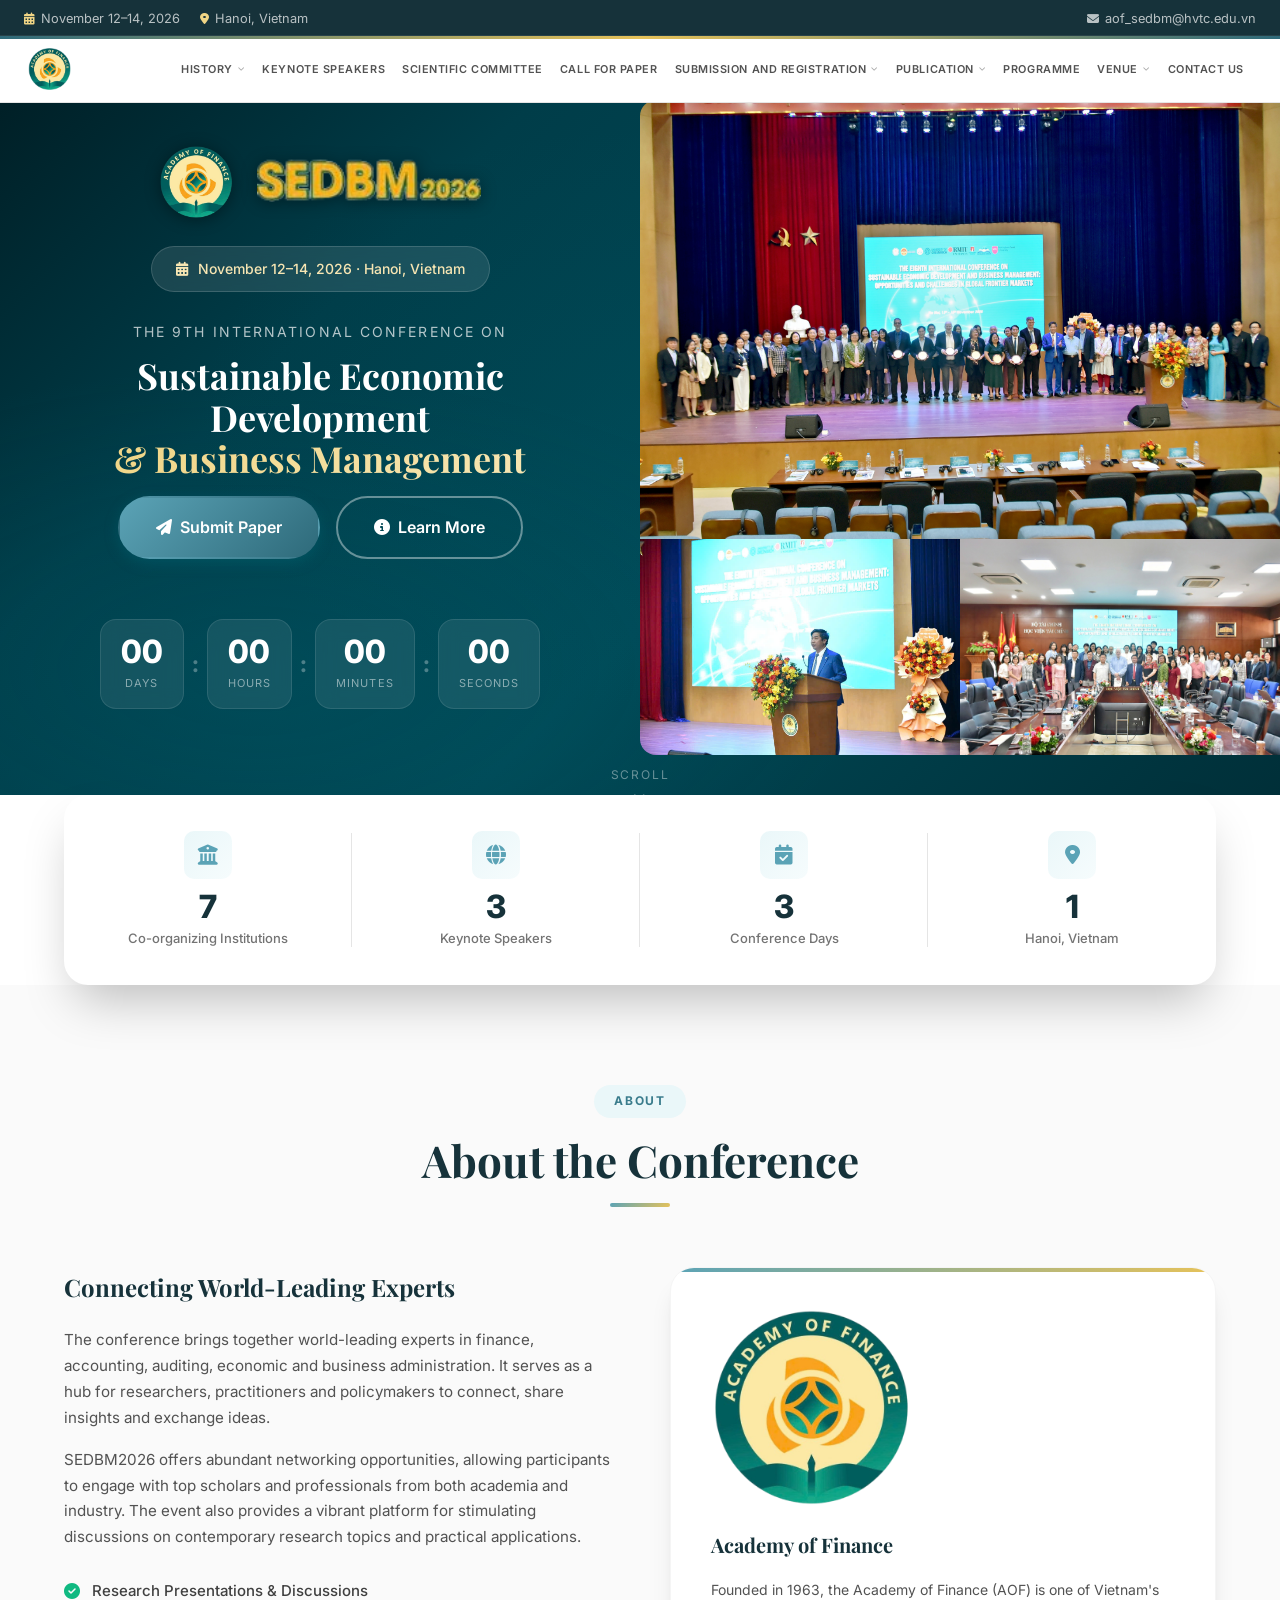
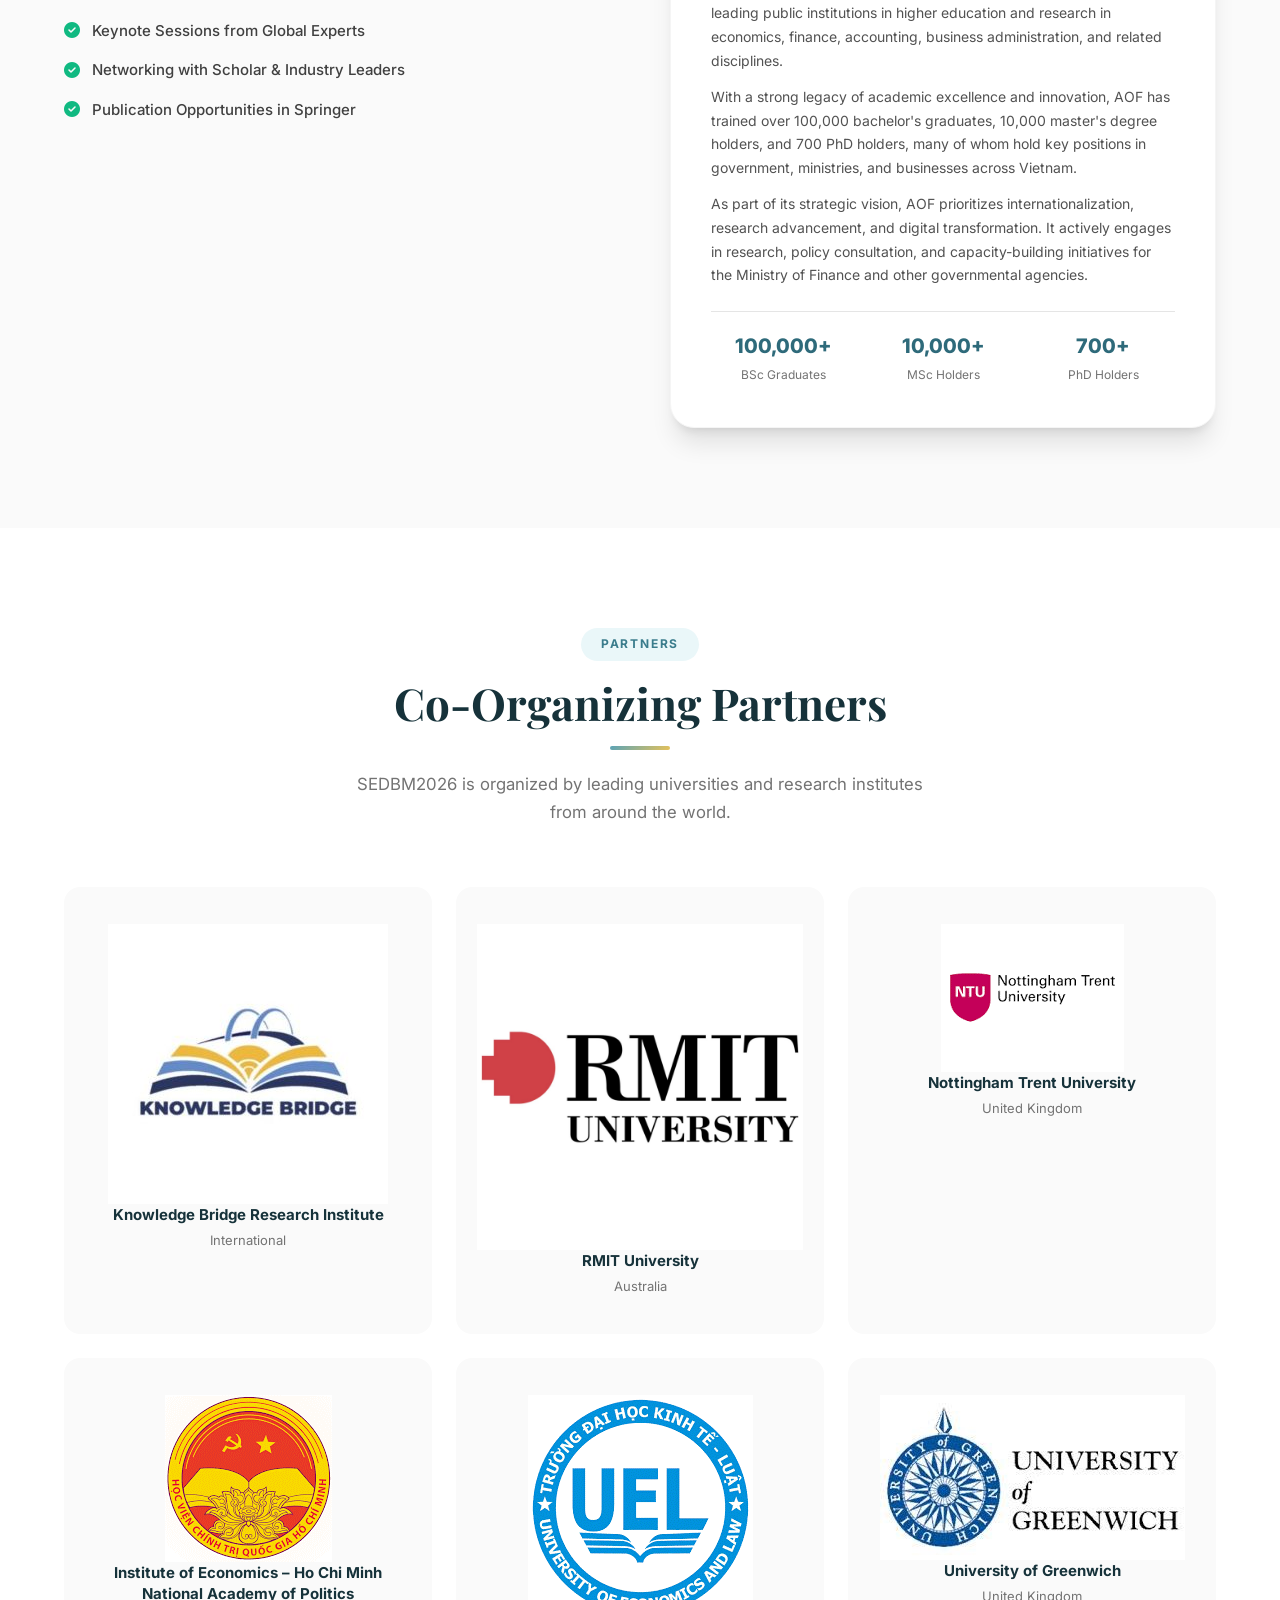
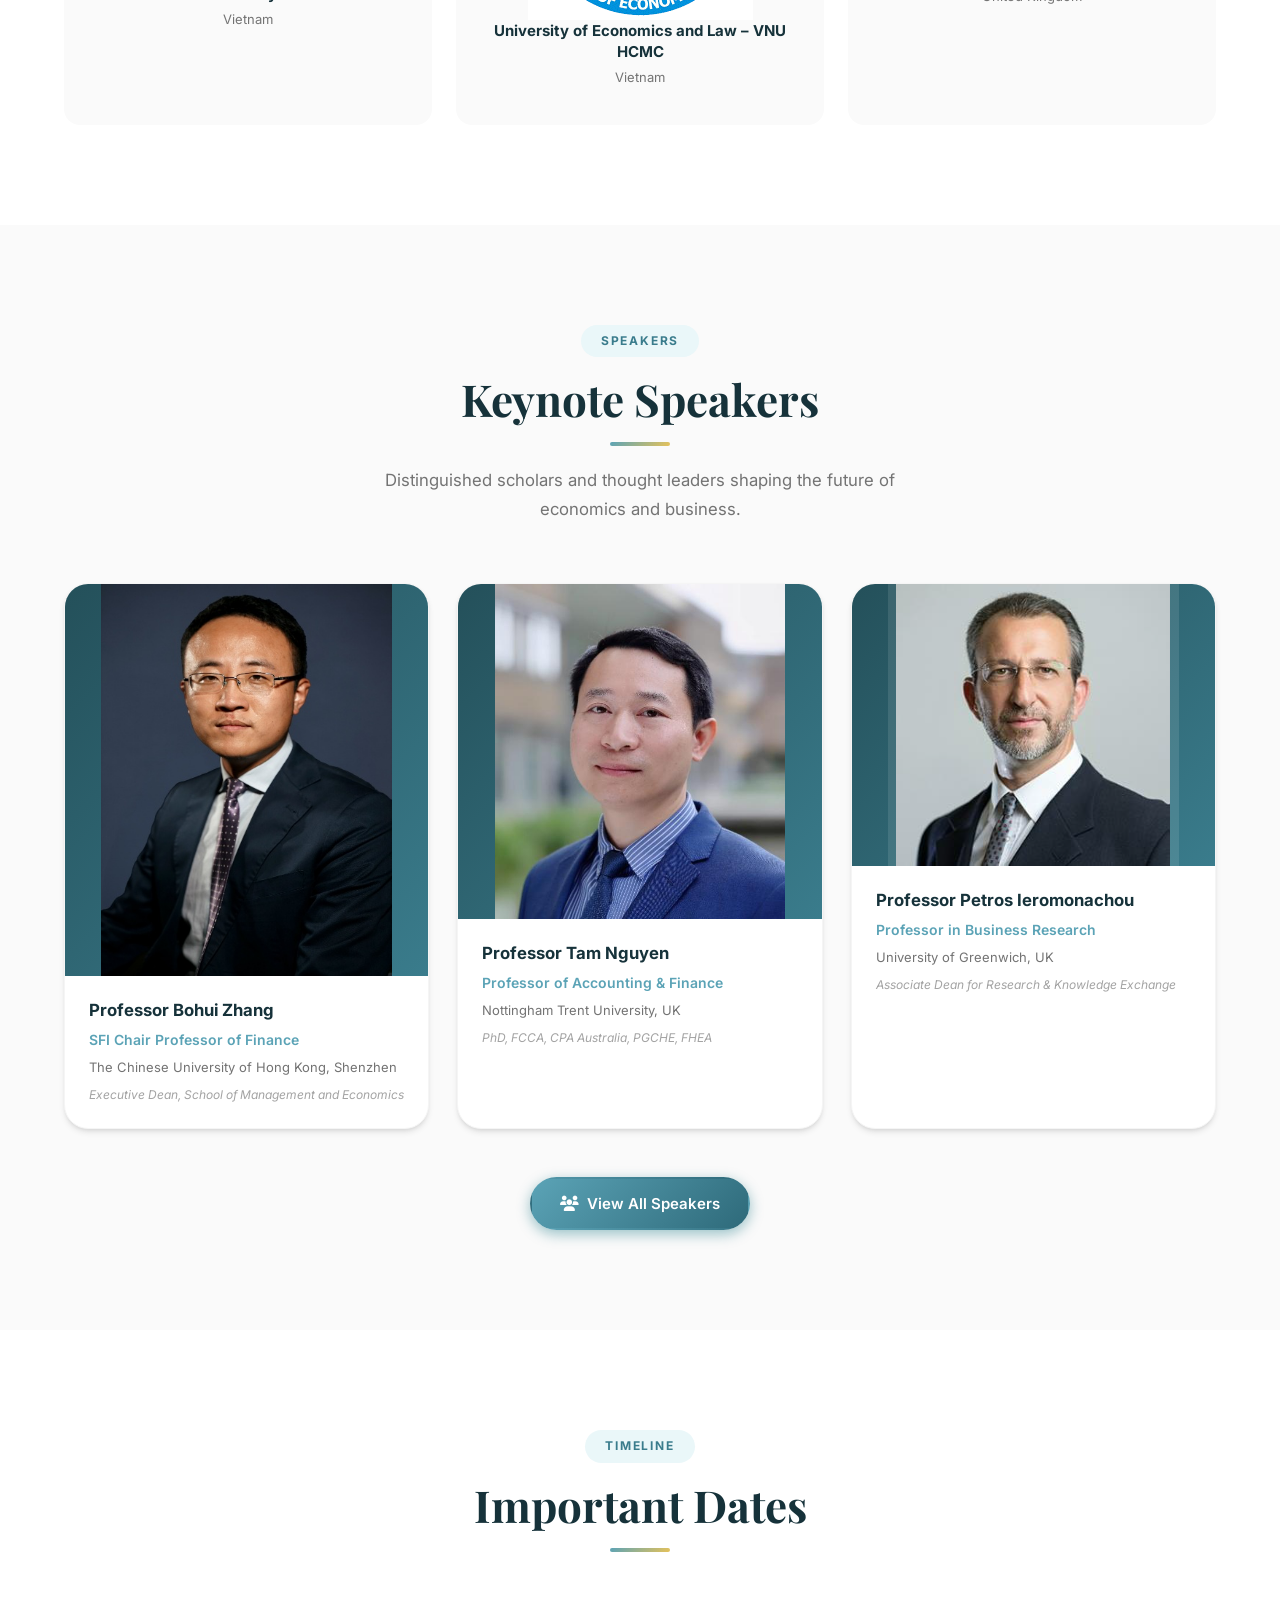
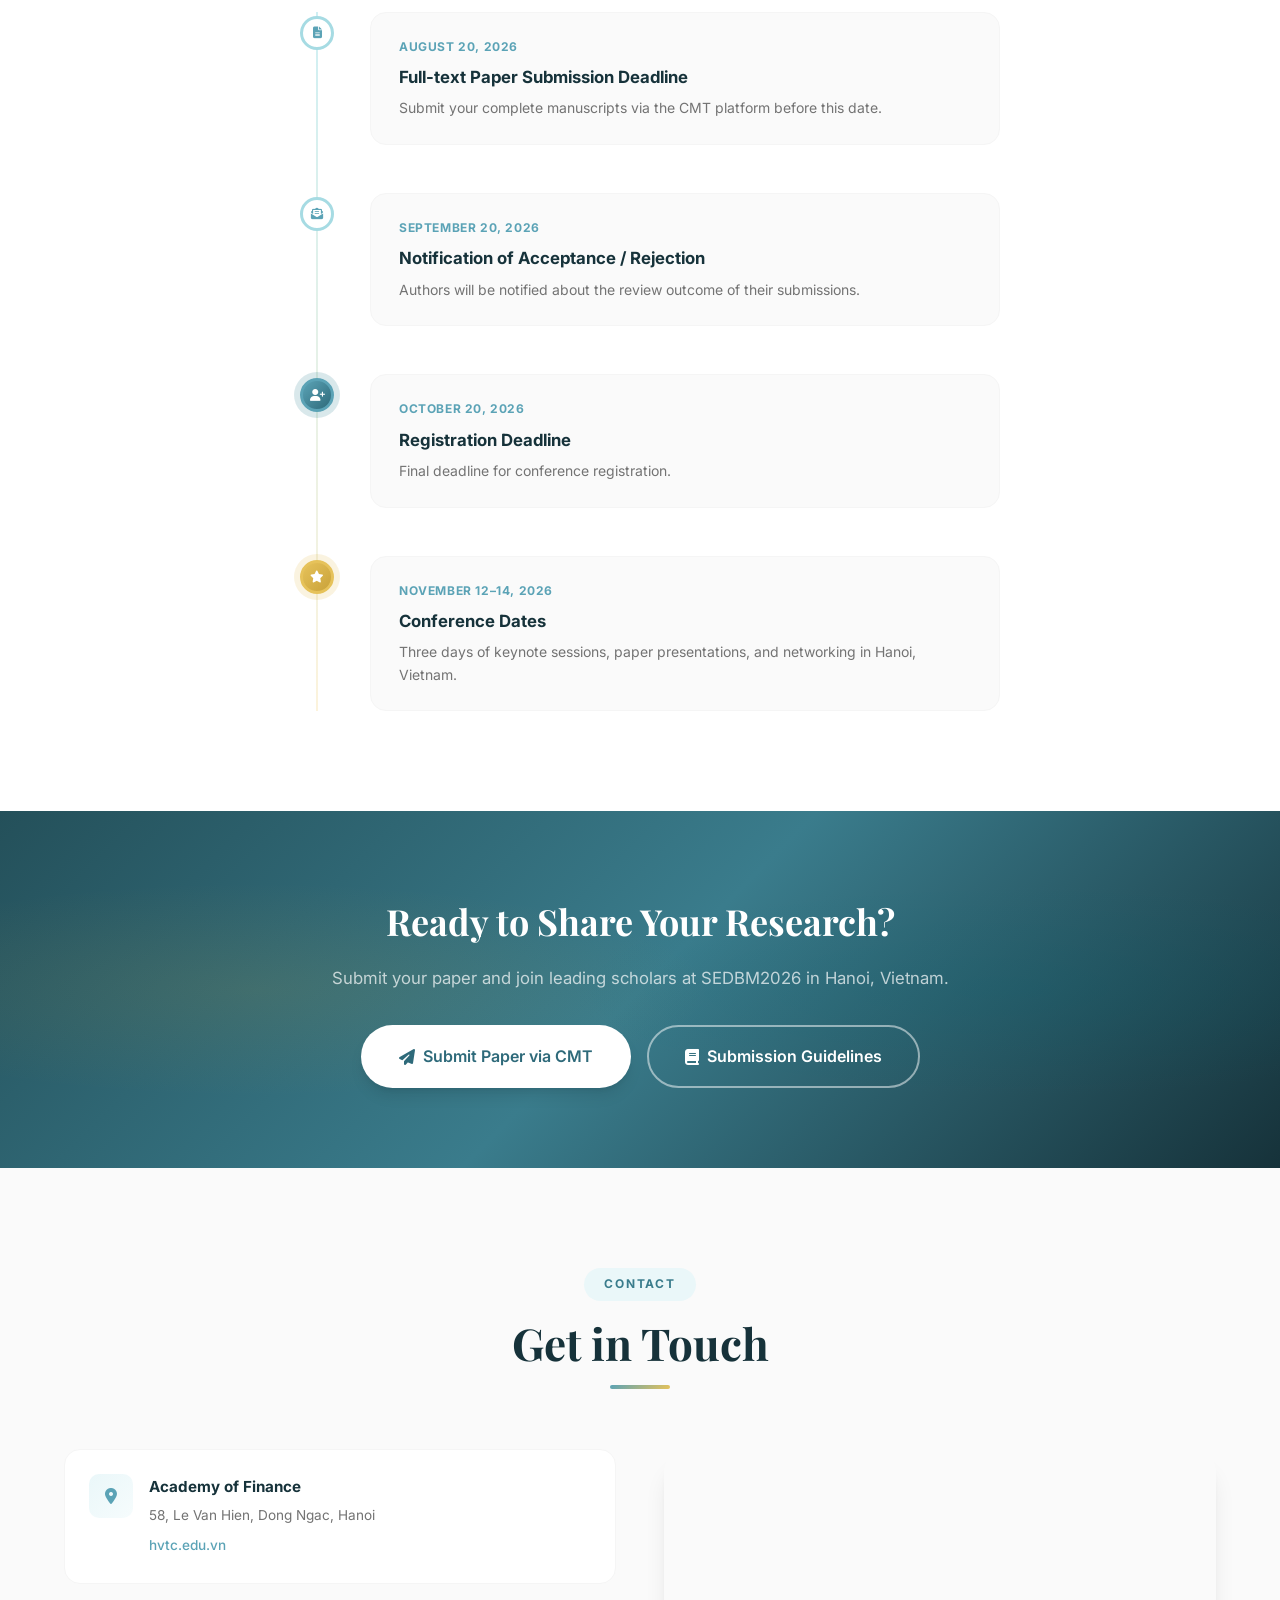
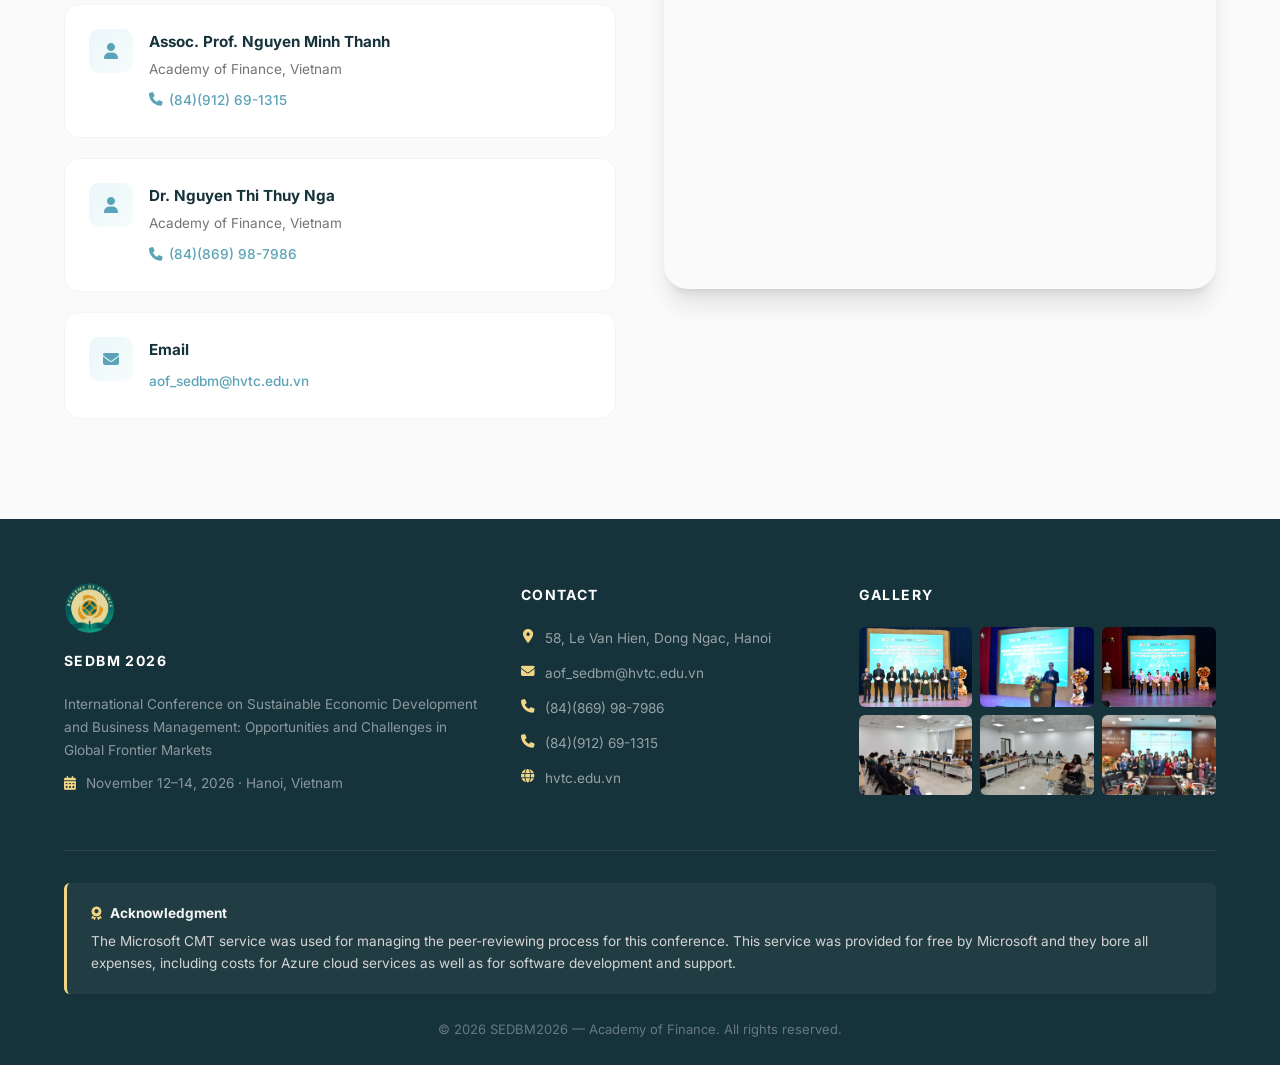
==== commit c6fe7c85: "v2" ====
--- a/index.html
+++ b/index.html
@@ -82,18 +82,18 @@
                 <li><a href="#call-for-paper.html" class="nav-link" data-page="call-for-paper.html">Call for paper</a></li>
 
                 <li class="nav-dropdown">
-                    <a href="#" class="nav-link">
+                    <a href="#submission.html" class="nav-link" data-page="submission.html">
                         Submission and Registration <i class="fas fa-chevron-down"></i>
                     </a>
                     <ul class="dropdown-menu">
-                        <li><a href="#submission.html" data-page="submission.html">Submission guideline</a></li>
-                        <li><a href="#registration.html" data-page="registration.html">Registration</a></li>
+                        <li><a href="#submission.html|submission-guidelines" data-page="submission.html" data-anchor="submission-guidelines">Submission guideline</a></li>
+                        <li><a href="#submission.html|registration-information" data-page="submission.html" data-anchor="registration-information">Registration</a></li>
                         <li><a href="#submission.html|important-dates" data-page="submission.html" data-anchor="important-dates">Important Dates</a></li>
                     </ul>
                 </li>
 
                 <li class="nav-dropdown">
-                    <a href="#" class="nav-link">
+                    <a href="#publication.html" class="nav-link" data-page="publication.html">
                         Publication <i class="fas fa-chevron-down"></i>
                     </a>
                     <ul class="dropdown-menu">
--- a/css/styles.css
+++ b/css/styles.css
@@ -1050,9 +1050,8 @@
 }
 
 .card-icon {
-    width: 56px;
-    height: 56px;
-    background: linear-gradient(135deg, var(--primary-500), var(--primary-700));
+    width: 200px;
+    height: 200px;
     color: var(--white);
     border-radius: var(--radius-lg);
     display: flex;
@@ -1200,7 +1199,6 @@
 
 .speaker-image {
     position: relative;
-    height: 220px;
     background: linear-gradient(135deg, var(--primary-800), var(--primary-600));
     display: flex;
     align-items: center;
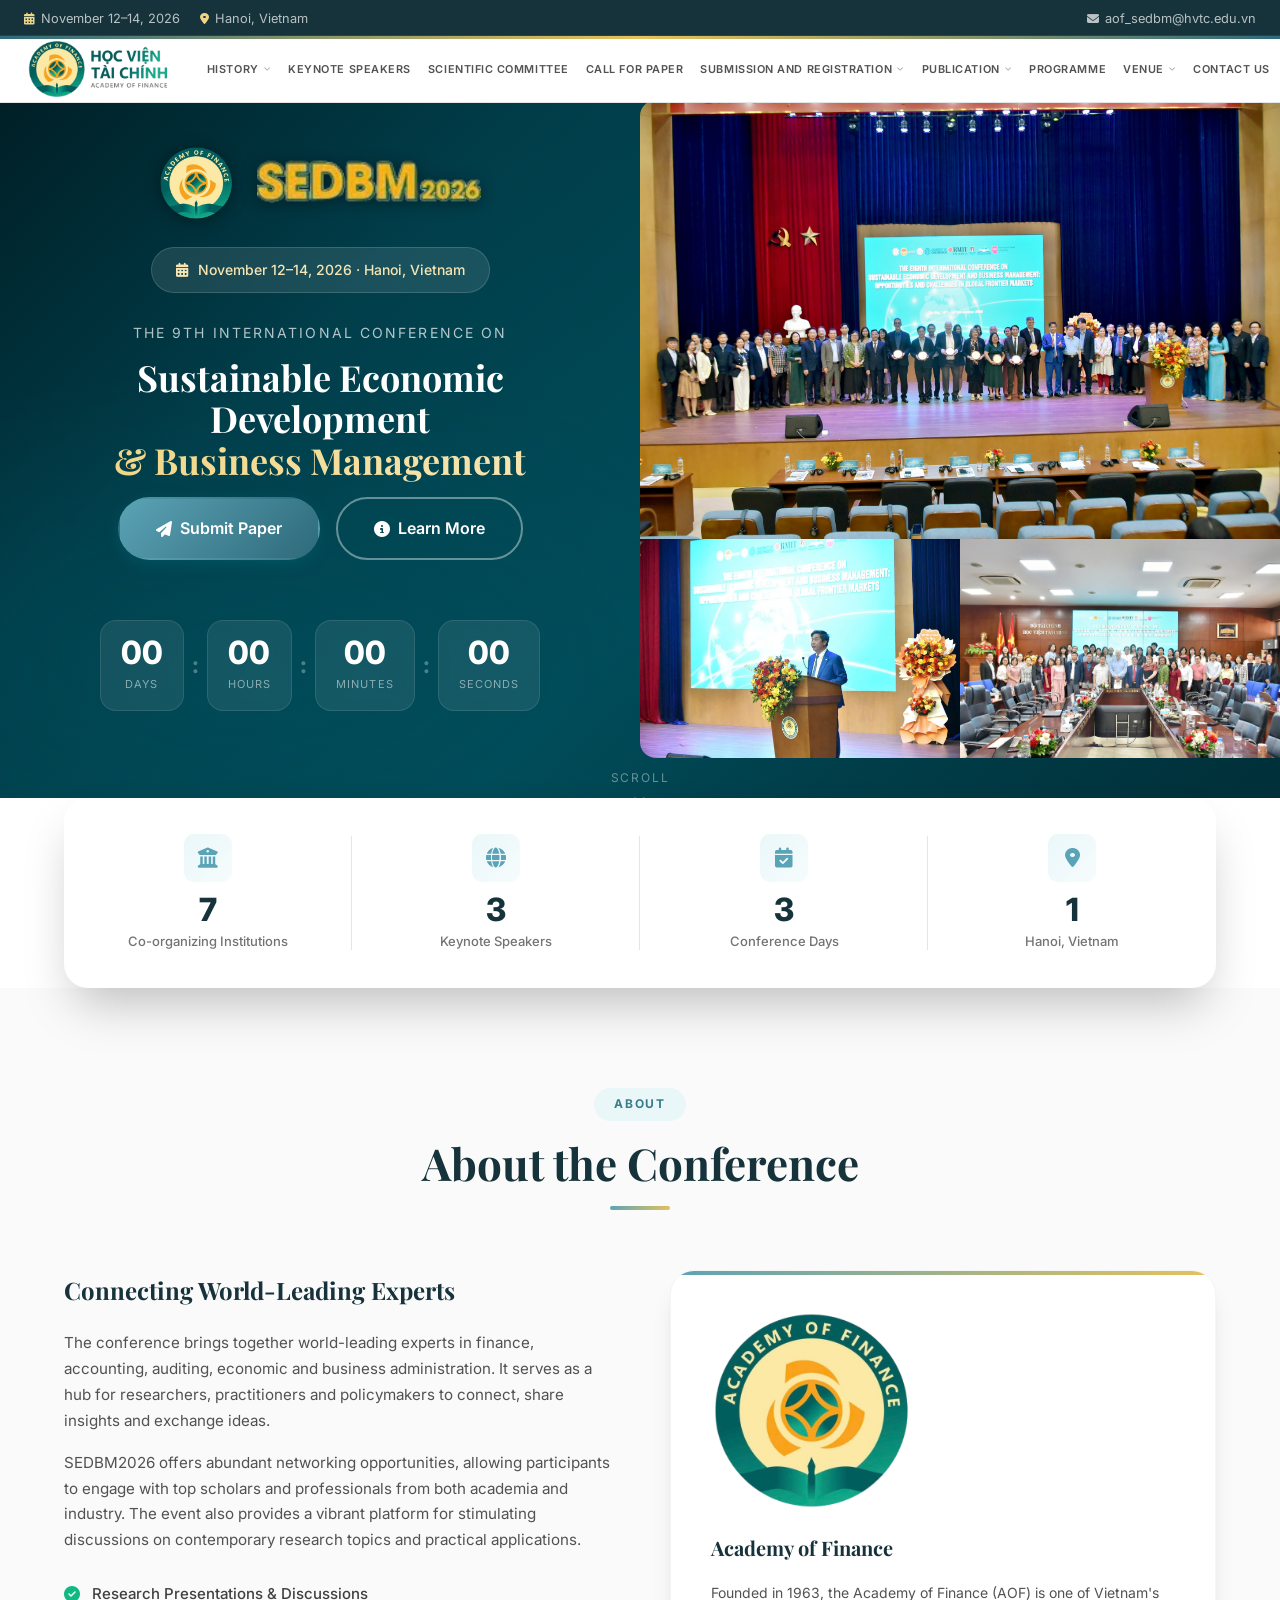
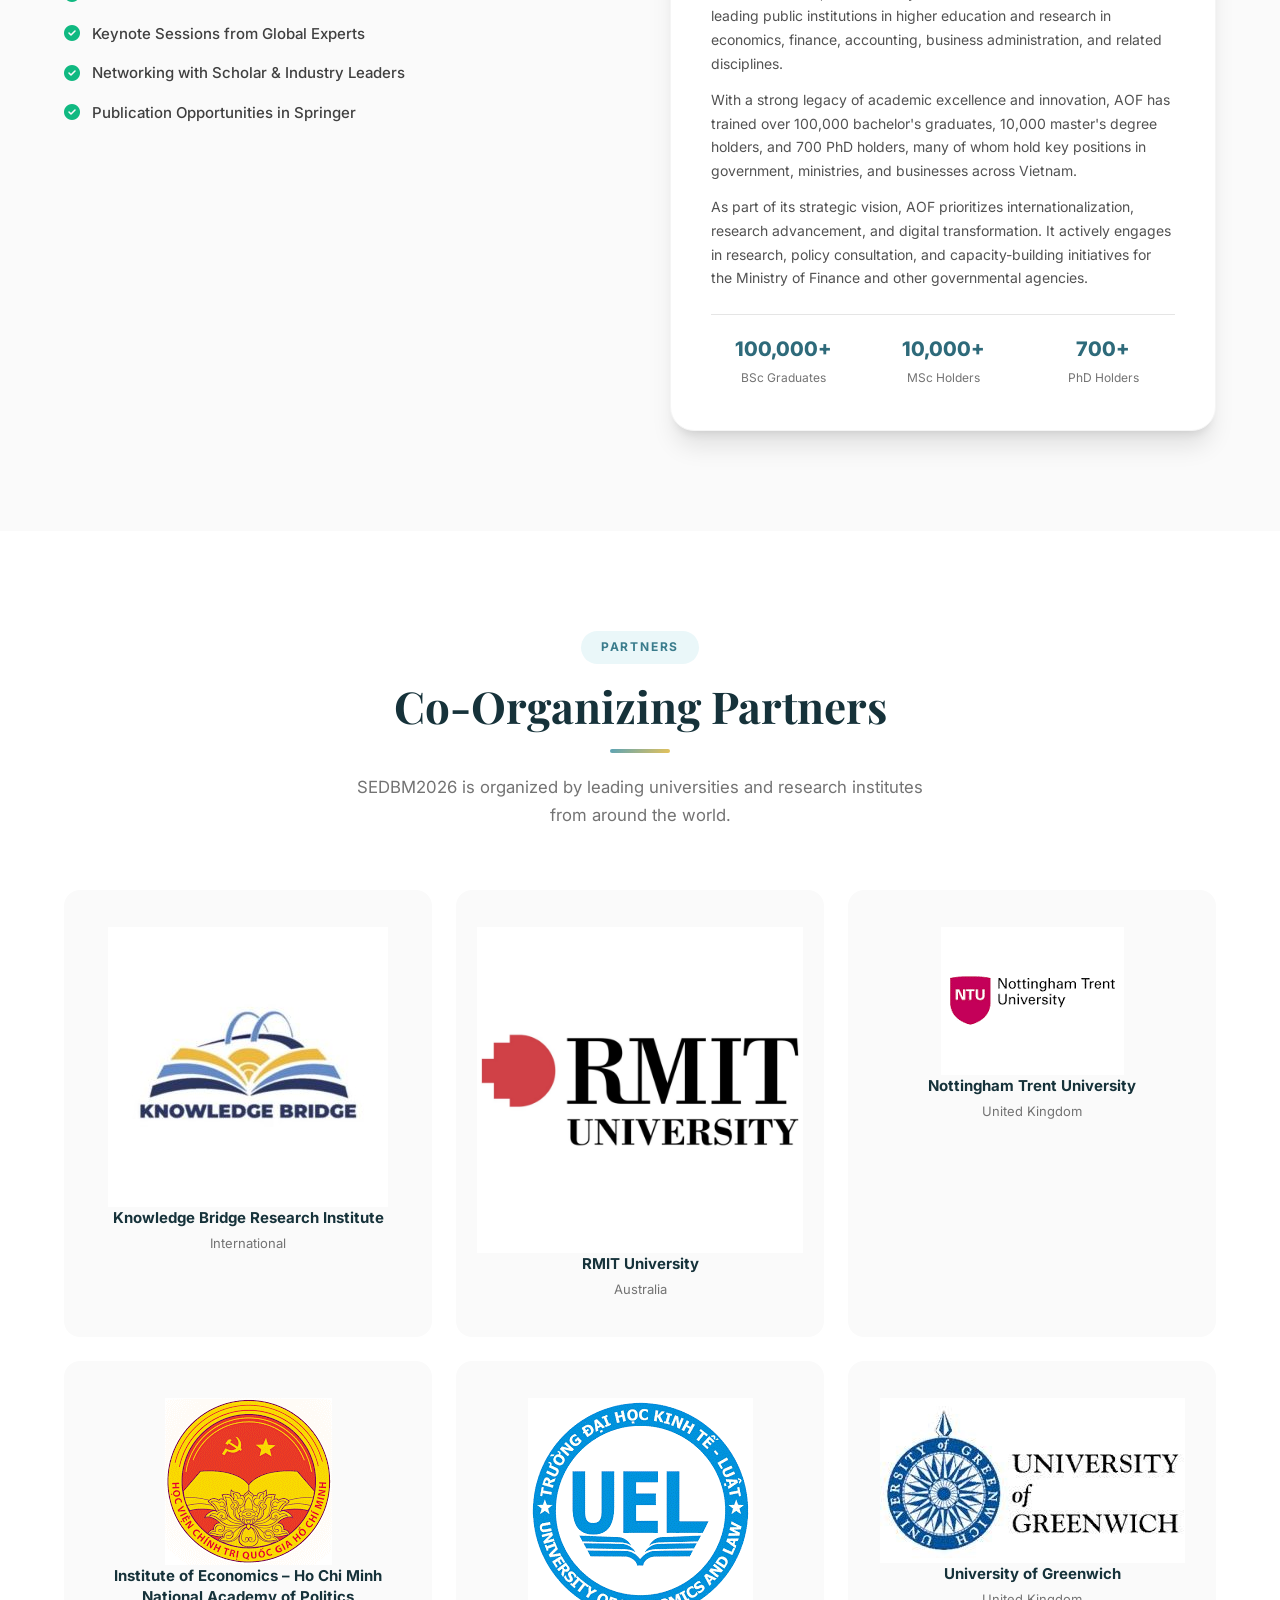
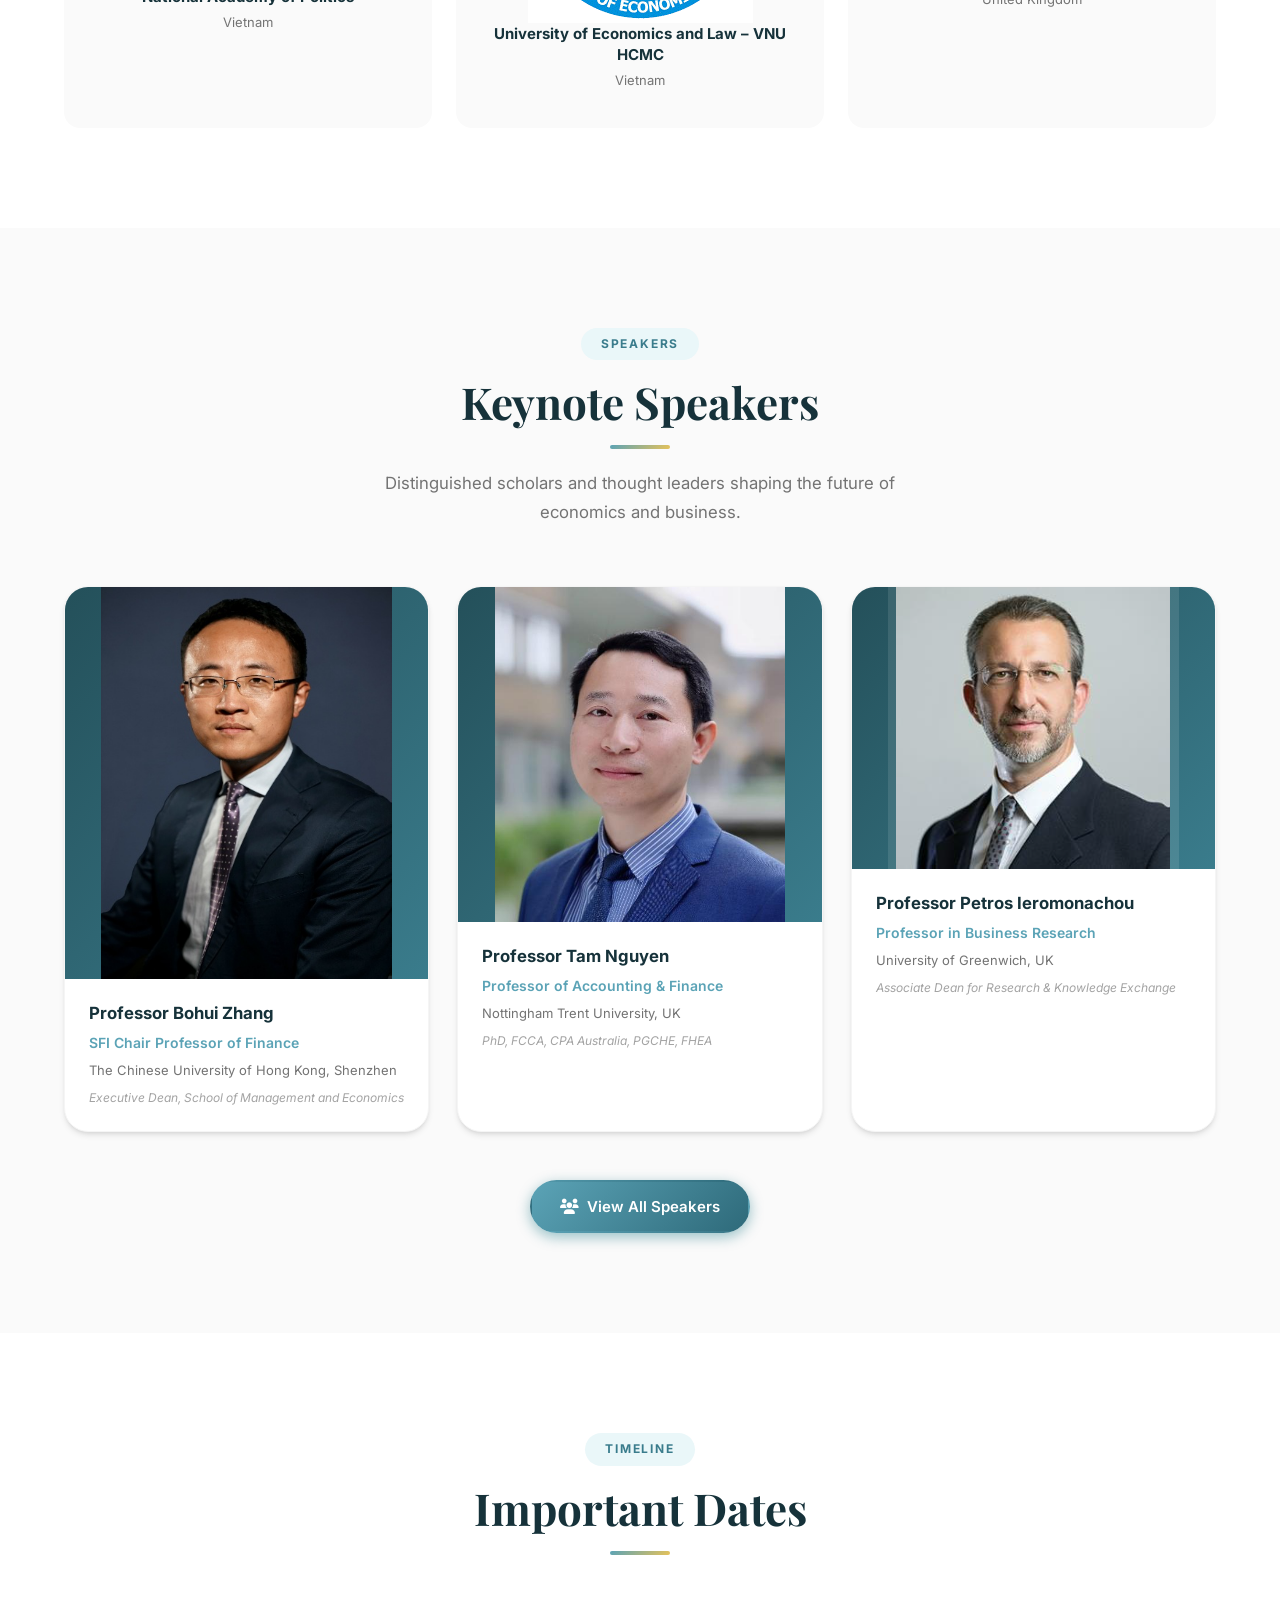
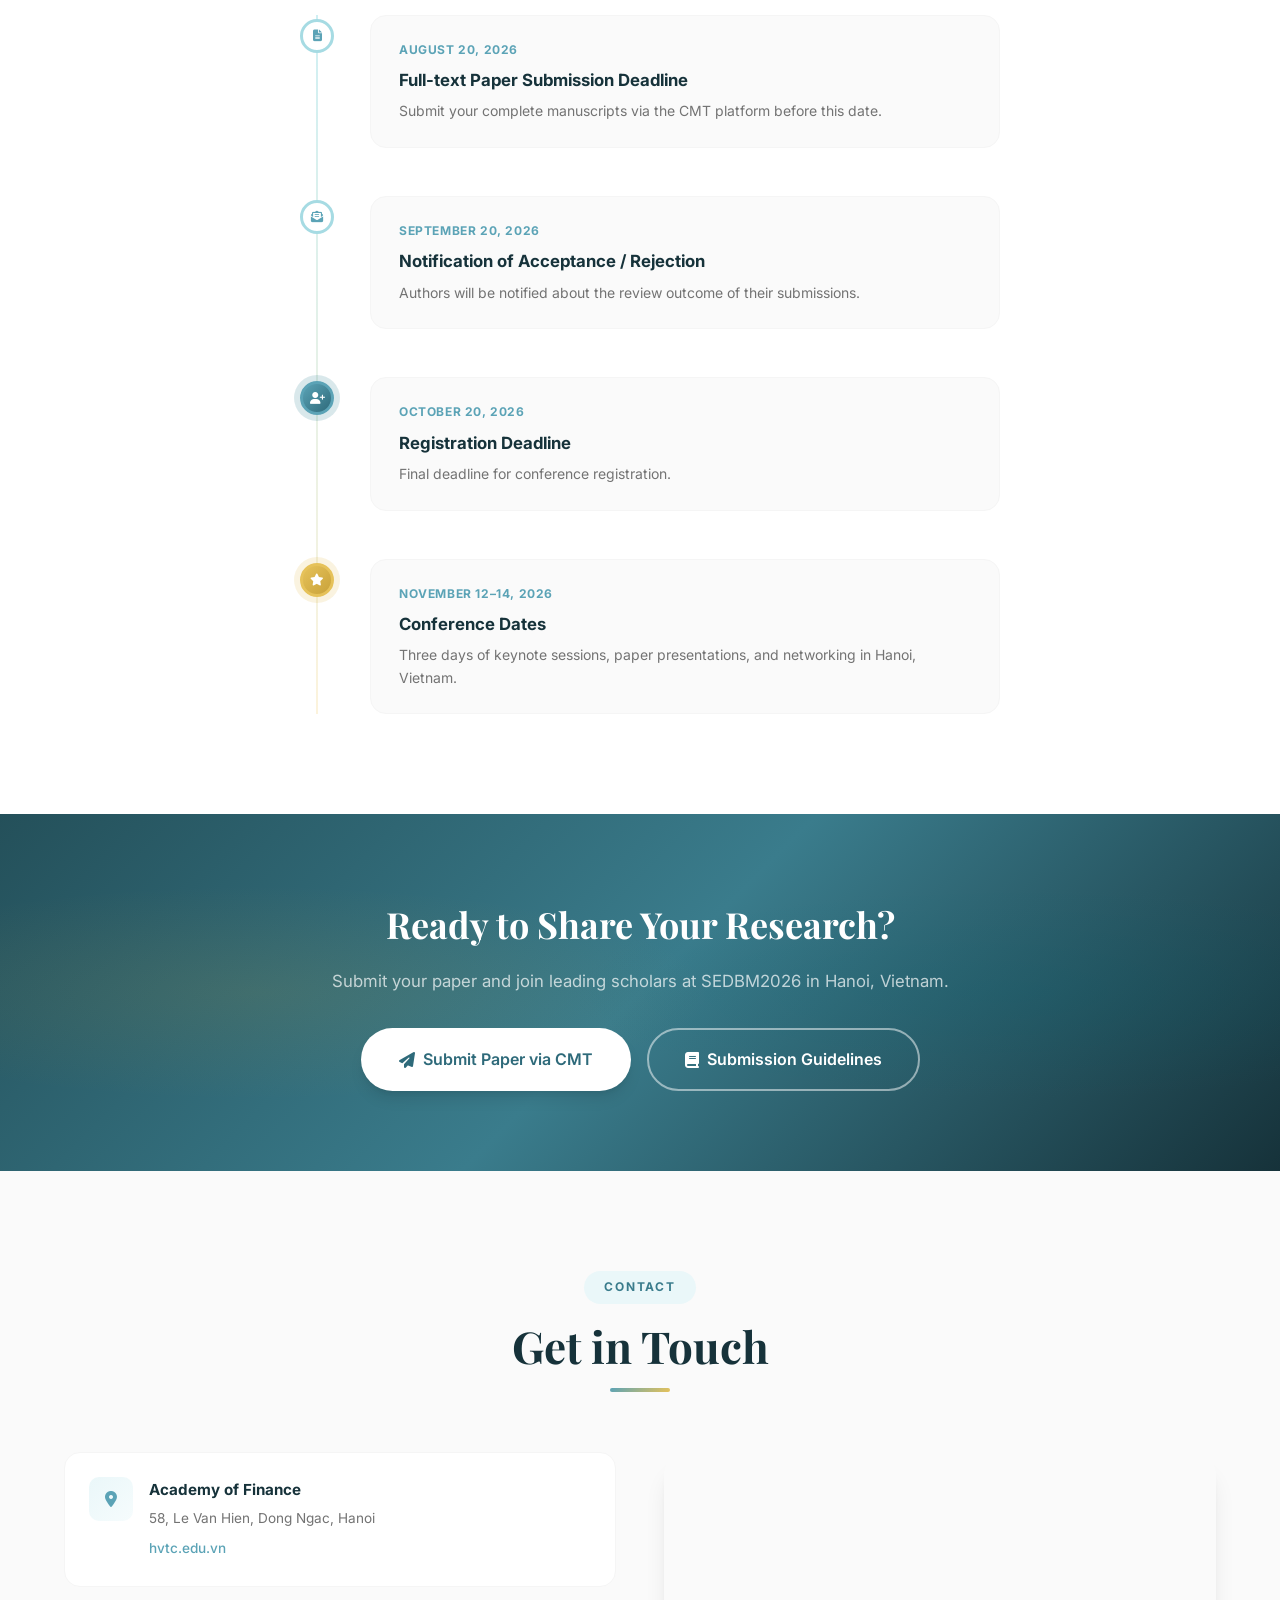
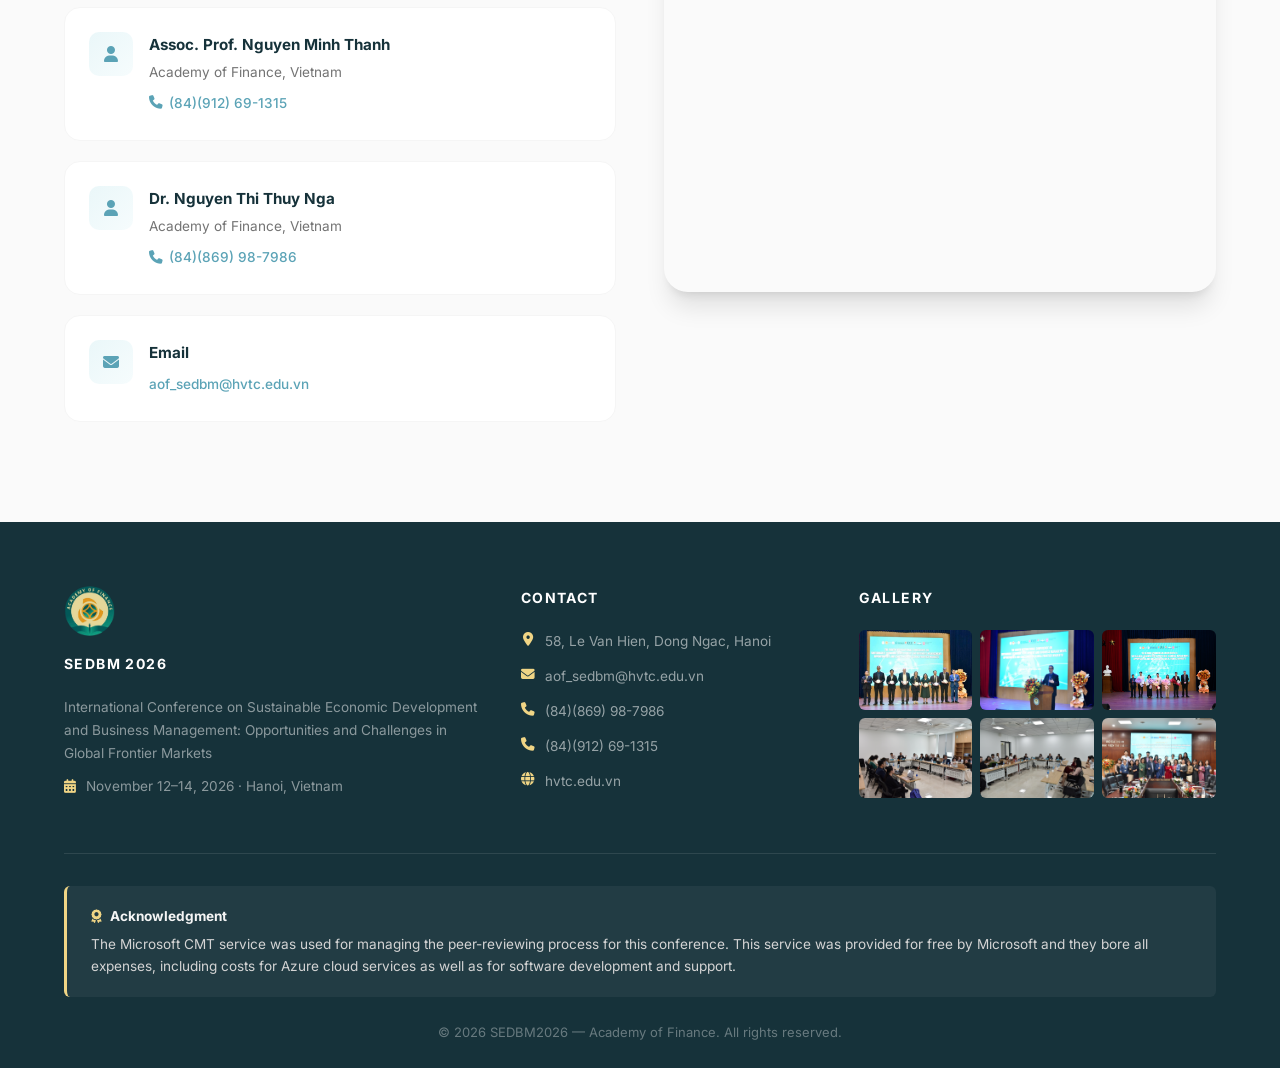
==== commit d3d1ecef: "v3" ====
--- a/index.html
+++ b/index.html
@@ -43,7 +43,7 @@
         <div class="nav-container">
             <!-- Logo -->
             <a href="#home.html" class="nav-logo" data-page="home.html">
-                <img src="images/logo_hvtc_nobg.png" alt="SEDBM Logo" class="logo-img">
+                <img src="images/logo_header_nobg.png" alt="SEDBM Logo" class="logo-img">
             </a>
 
             <!-- Hamburger (mobile) -->
--- a/css/styles.css
+++ b/css/styles.css
@@ -331,7 +331,7 @@
 }
 
 .nav-logo .logo-img {
-    height: 42px;
+    height: 56px;
     width: auto;
     flex-shrink: 0;
     display: block;
@@ -493,7 +493,6 @@
 .nav-dropdown:hover > .dropdown-menu {
     opacity: 1;
     visibility: visible;
-    transform: translateX(-50%) translateY(0);
     transition: opacity 0.2s ease, transform 0.22s ease, visibility 0s 0s;
 }
 
@@ -2124,26 +2123,27 @@
 }
 
 .hero-gallery {
-    display: flex;
-    flex-direction: column;
+    display: grid;
+    grid-template-rows: minmax(0, 2fr) minmax(0, 1fr);
     height: 100%;
 }
 
 .hero-gallery-top {
     overflow: hidden;
+    min-height: 0;
 }
 
 .hero-gallery-top img {
-    width: fit-content;
-    height: fit-content;
+    width: 100%;
+    height: 100%;
     object-fit: cover;
     display: block;
 }
 
 .hero-gallery-bottom {
-    flex: 1;
+    min-height: 0;
     display: grid;
-    grid-template-columns: 1fr 1fr;
+    grid-template-columns: repeat(2, minmax(0, 1fr));
 }
 
 .hero-gallery-bottom img {
@@ -2246,7 +2246,7 @@
         min-height: auto;
     }
     .hero-slider {
-        min-height: 320px;
+        height: clamp(280px, 42vw, 360px);
         border-radius: var(--radius-lg) var(--radius-lg) 0 0;
     }
     .footer-3col {
@@ -2260,7 +2260,10 @@
         grid-template-columns: 1fr;
     }
     .hero-slider {
-        min-height: 260px;
+        height: clamp(240px, 58vw, 300px);
+    }
+    .hero-gallery {
+        grid-template-rows: minmax(0, 1.5fr) minmax(0, 1fr);
     }
     .footer-3col {
         grid-template-columns: 1fr;
